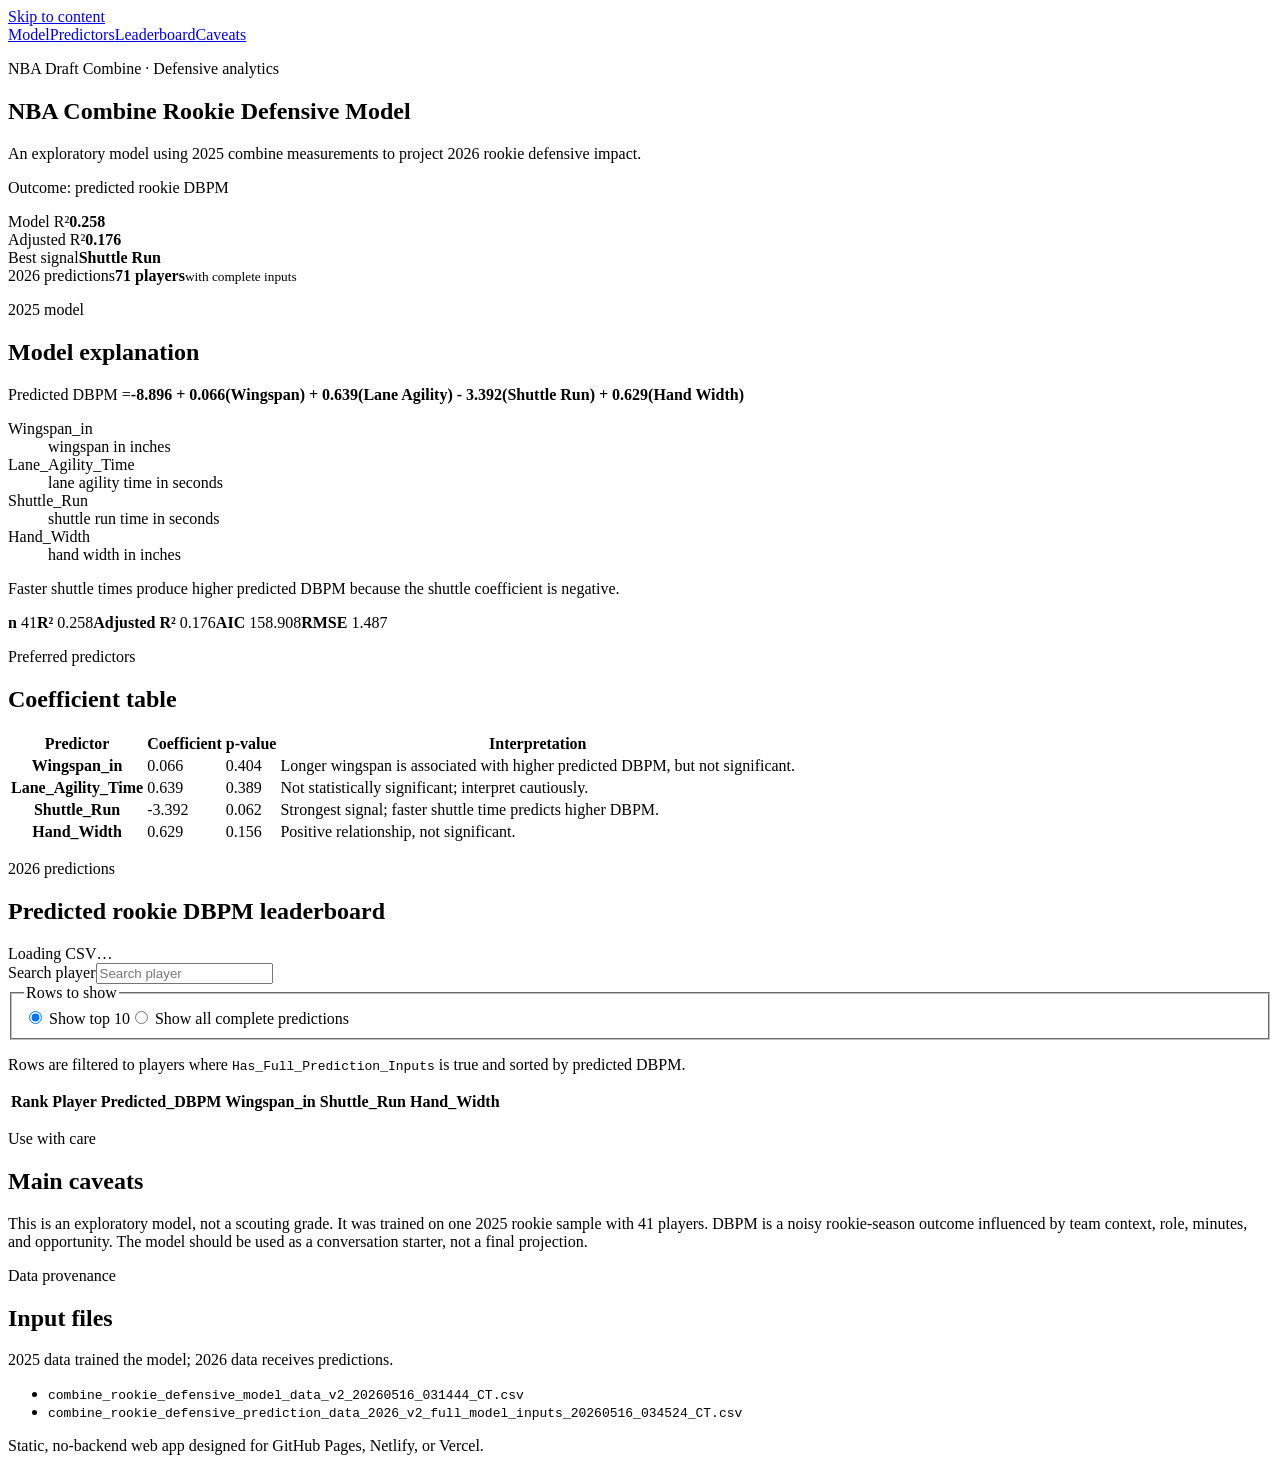
==== index.html @ a97ad7cb "Add static NBA combine defensive model web app" ====
<!doctype html>
<html lang="en">
<head>
  <meta charset="utf-8" />
  <meta name="viewport" content="width=device-width, initial-scale=1" />
  <title>NBA Combine Rookie Defensive Model</title>
  <meta name="description" content="Mobile-friendly summary of an exploratory NBA Draft Combine rookie defensive prediction model." />
  <link rel="stylesheet" href="styles.css" />
</head>
<body>
<a class="skip-link" href="#main-content">Skip to content</a>
<header class="site-header"><nav class="top-nav" aria-label="Primary navigation"><a href="#model">Model</a><a href="#coefficients">Predictors</a><a href="#leaderboard">Leaderboard</a><a href="#caveats">Caveats</a></nav></header>
<main id="main-content">
<section class="hero section-shell"><p class="eyebrow">NBA Draft Combine · Defensive analytics</p><h1>NBA Combine Rookie Defensive Model</h1><p class="hero-subtitle">An exploratory model using 2025 combine measurements to project 2026 rookie defensive impact.</p><p class="outcome-pill">Outcome: predicted rookie DBPM</p></section>
<section class="section-shell metric-grid" aria-label="Key findings"><article class="metric-card"><span class="metric-label">Model R²</span><strong>0.258</strong></article><article class="metric-card"><span class="metric-label">Adjusted R²</span><strong>0.176</strong></article><article class="metric-card"><span class="metric-label">Best signal</span><strong>Shuttle Run</strong></article><article class="metric-card"><span class="metric-label">2026 predictions</span><strong><span id="complete-count">71</span> players</strong><small>with complete inputs</small></article></section>
<section id="model" class="section-shell content-card"><p class="eyebrow">2025 model</p><h2>Model explanation</h2><div class="formula-card"><span>Predicted DBPM =</span><strong>-8.896 + 0.066(Wingspan) + 0.639(Lane Agility) - 3.392(Shuttle Run) + 0.629(Hand Width)</strong></div><dl class="variable-list"><div><dt>Wingspan_in</dt><dd>wingspan in inches</dd></div><div><dt>Lane_Agility_Time</dt><dd>lane agility time in seconds</dd></div><div><dt>Shuttle_Run</dt><dd>shuttle run time in seconds</dd></div><div><dt>Hand_Width</dt><dd>hand width in inches</dd></div></dl><p class="plain-language">Faster shuttle times produce higher predicted DBPM because the shuttle coefficient is negative.</p><div class="fit-grid"><span><b>n</b> 41</span><span><b>R²</b> 0.258</span><span><b>Adjusted R²</b> 0.176</span><span><b>AIC</b> 158.908</span><span><b>RMSE</b> 1.487</span></div></section>
<section id="coefficients" class="section-shell content-card"><p class="eyebrow">Preferred predictors</p><h2>Coefficient table</h2><div class="table-scroll"><table><thead><tr><th>Predictor</th><th>Coefficient</th><th>p-value</th><th>Interpretation</th></tr></thead><tbody><tr><th>Wingspan_in</th><td>0.066</td><td>0.404</td><td>Longer wingspan is associated with higher predicted DBPM, but not significant.</td></tr><tr><th>Lane_Agility_Time</th><td>0.639</td><td>0.389</td><td>Not statistically significant; interpret cautiously.</td></tr><tr><th>Shuttle_Run</th><td>-3.392</td><td>0.062</td><td>Strongest signal; faster shuttle time predicts higher DBPM.</td></tr><tr><th>Hand_Width</th><td>0.629</td><td>0.156</td><td>Positive relationship, not significant.</td></tr></tbody></table></div></section>
<section id="leaderboard" class="section-shell content-card"><div class="section-heading-with-actions"><div><p class="eyebrow">2026 predictions</p><h2>Predicted rookie DBPM leaderboard</h2></div><span id="load-status" class="status-pill">Loading CSV…</span></div><div class="controls"><label for="player-search">Search player<input id="player-search" type="search" placeholder="Search player" /></label><fieldset class="toggle-group"><legend>Rows to show</legend><label><input type="radio" name="row-mode" value="top10" checked /> Show top 10</label><label><input type="radio" name="row-mode" value="all" /> Show all complete predictions</label></fieldset></div><p class="helper-text">Rows are filtered to players where <code>Has_Full_Prediction_Inputs</code> is true and sorted by predicted DBPM.</p><div id="leaderboard-error" class="error-box" hidden></div><div class="table-scroll desktop-leaderboard"><table><thead><tr><th>Rank</th><th>Player</th><th>Predicted_DBPM</th><th>Wingspan_in</th><th>Shuttle_Run</th><th>Hand_Width</th></tr></thead><tbody id="leaderboard-body"></tbody></table></div><div id="leaderboard-cards" class="mobile-leaderboard"></div></section>
<section id="caveats" class="section-shell content-card caveat-card"><p class="eyebrow">Use with care</p><h2>Main caveats</h2><p>This is an exploratory model, not a scouting grade. It was trained on one 2025 rookie sample with 41 players. DBPM is a noisy rookie-season outcome influenced by team context, role, minutes, and opportunity. The model should be used as a conversation starter, not a final projection.</p></section>
<section class="section-shell content-card"><p class="eyebrow">Data provenance</p><h2>Input files</h2><p>2025 data trained the model; 2026 data receives predictions.</p><ul><li><code>combine_rookie_defensive_model_data_v2_20260516_031444_CT.csv</code></li><li><code>combine_rookie_defensive_prediction_data_2026_v2_full_model_inputs_20260516_034524_CT.csv</code></li></ul></section>
</main><footer class="site-footer"><p>Static, no-backend web app designed for GitHub Pages, Netlify, or Vercel.</p></footer><script src="script.js" defer></script>
</body>
</html>
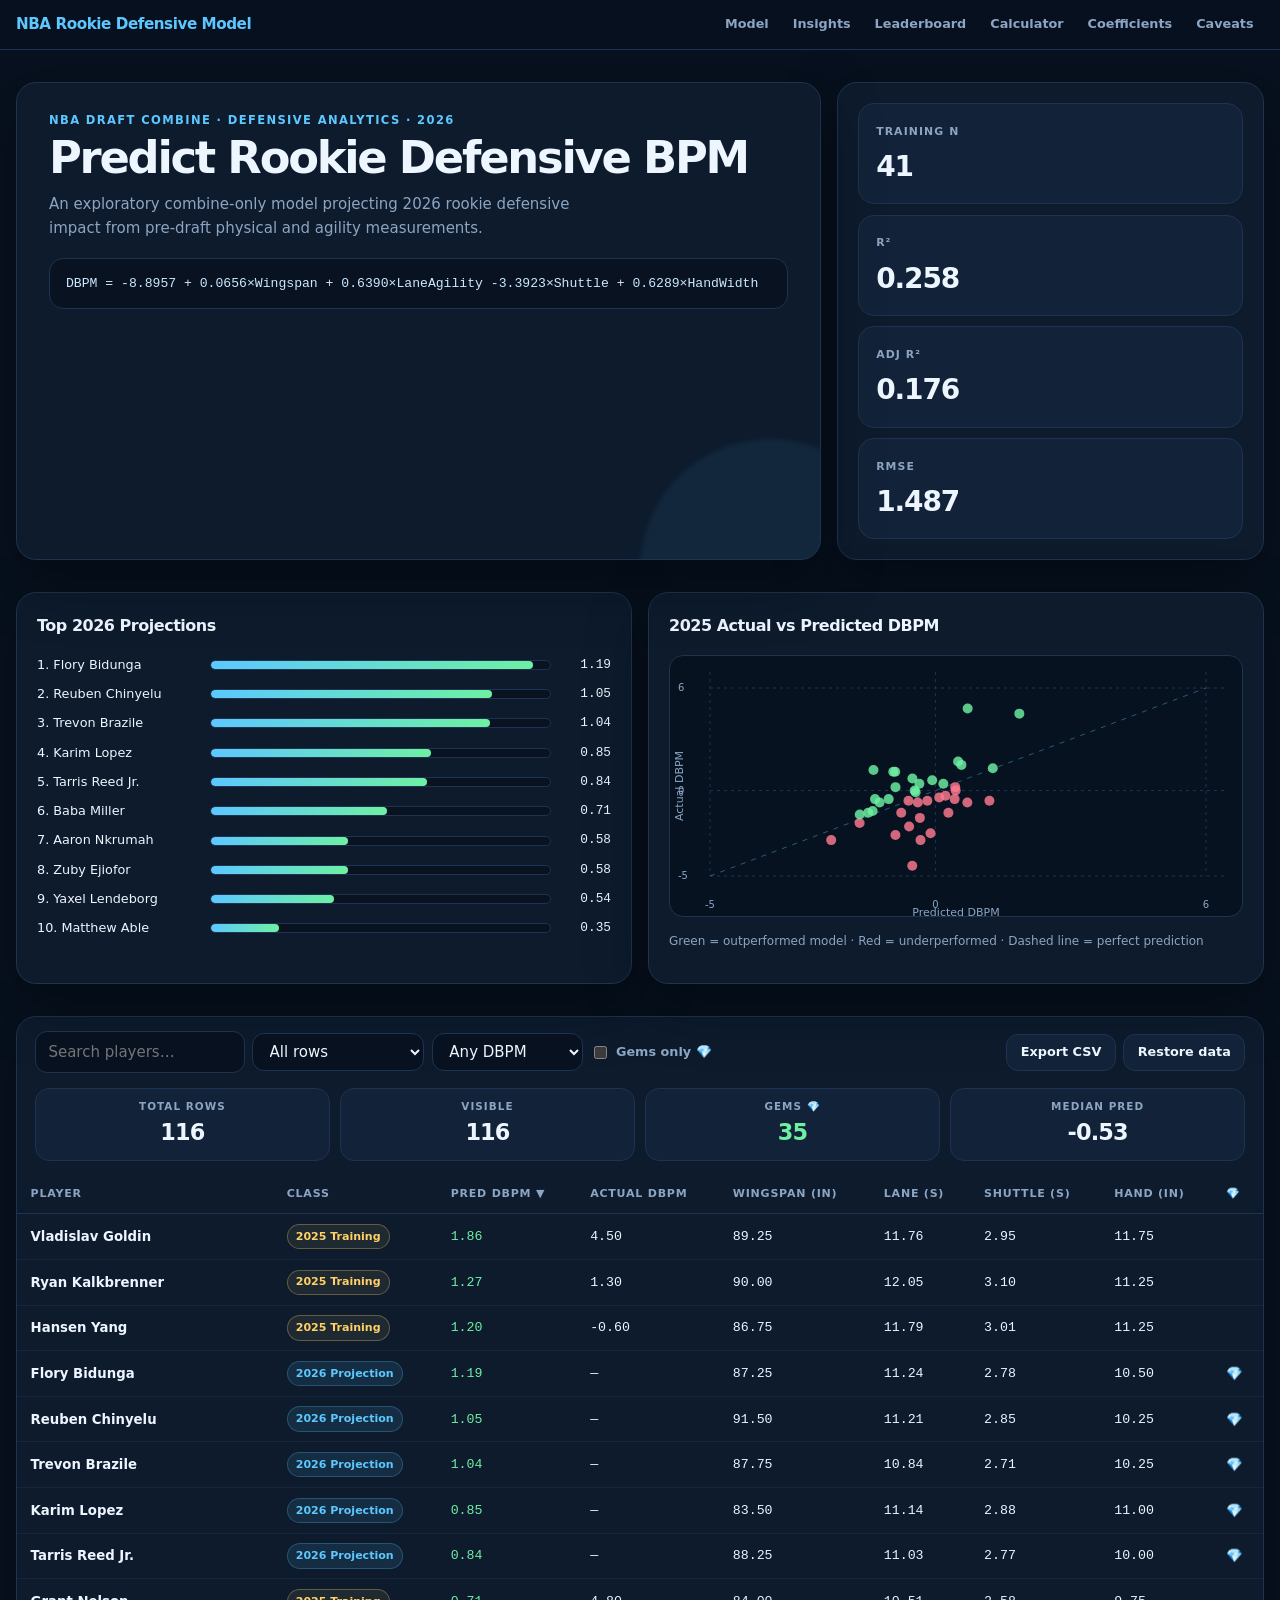
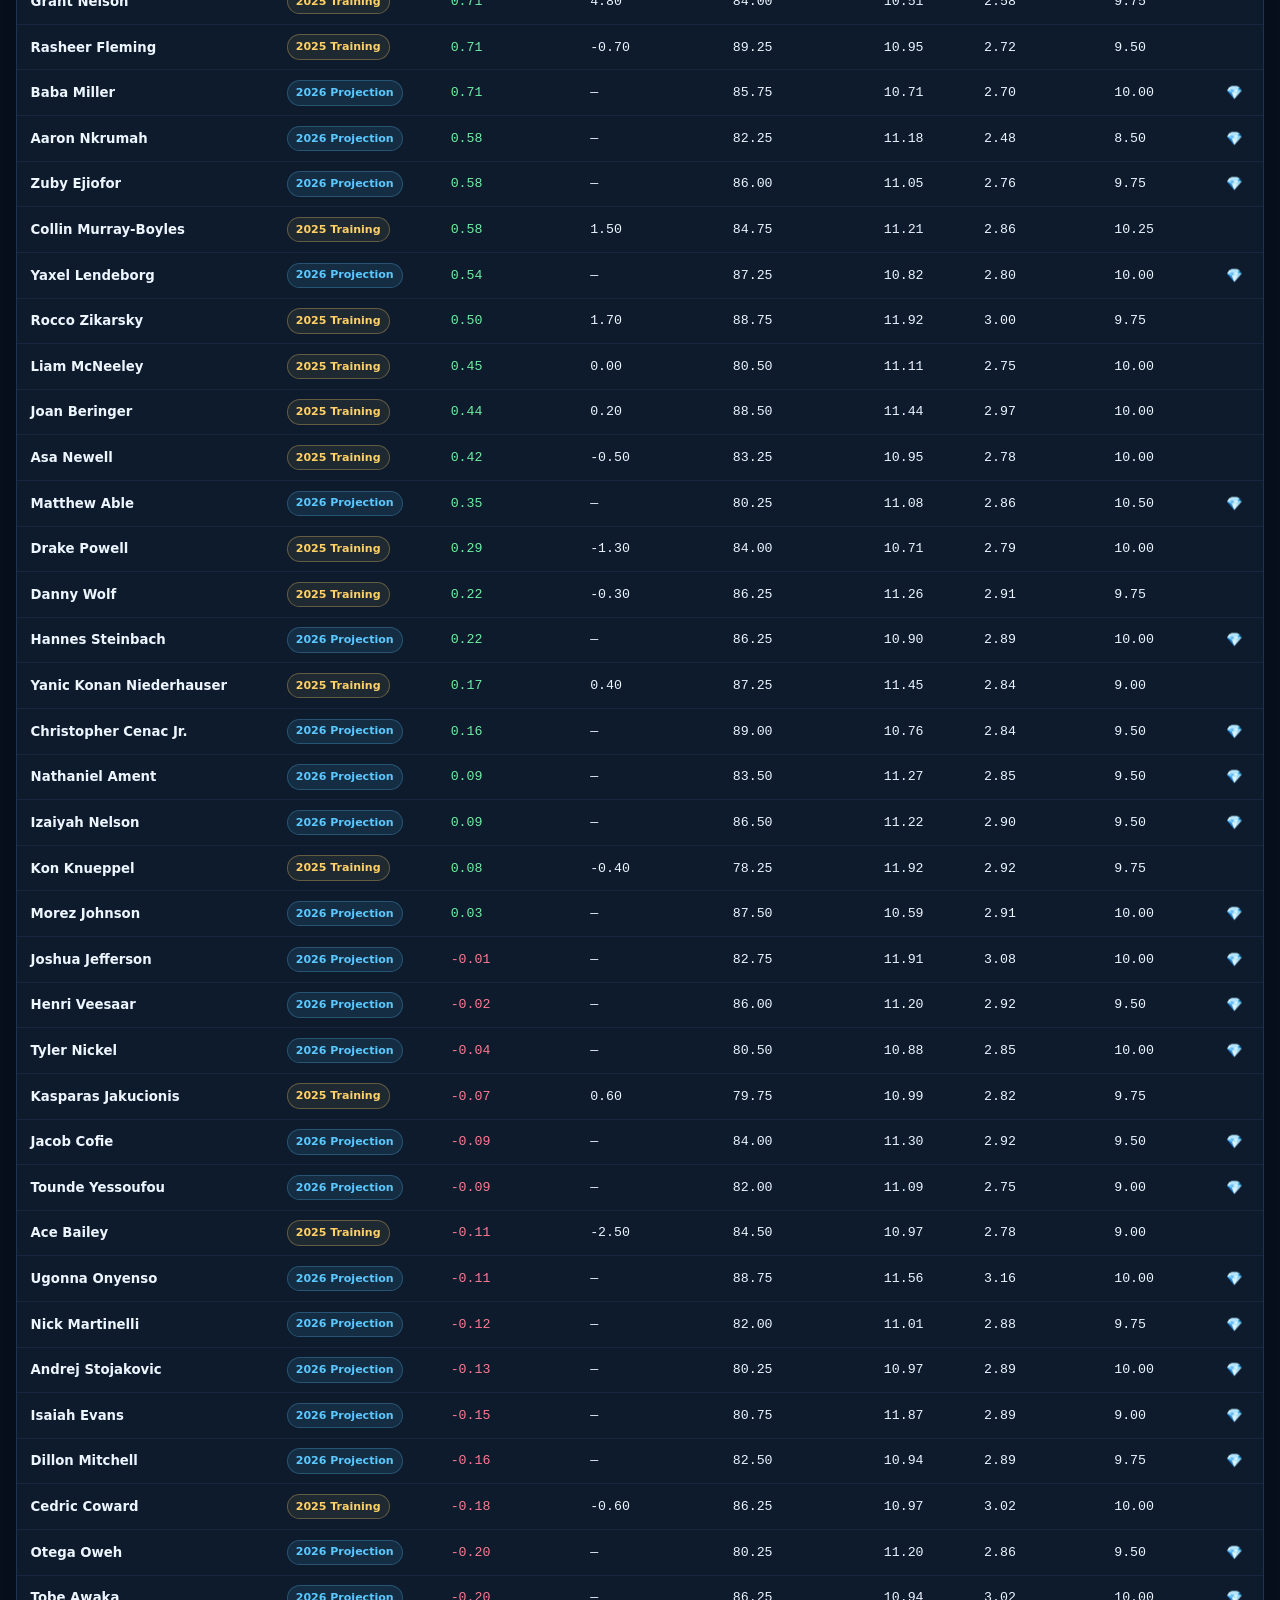
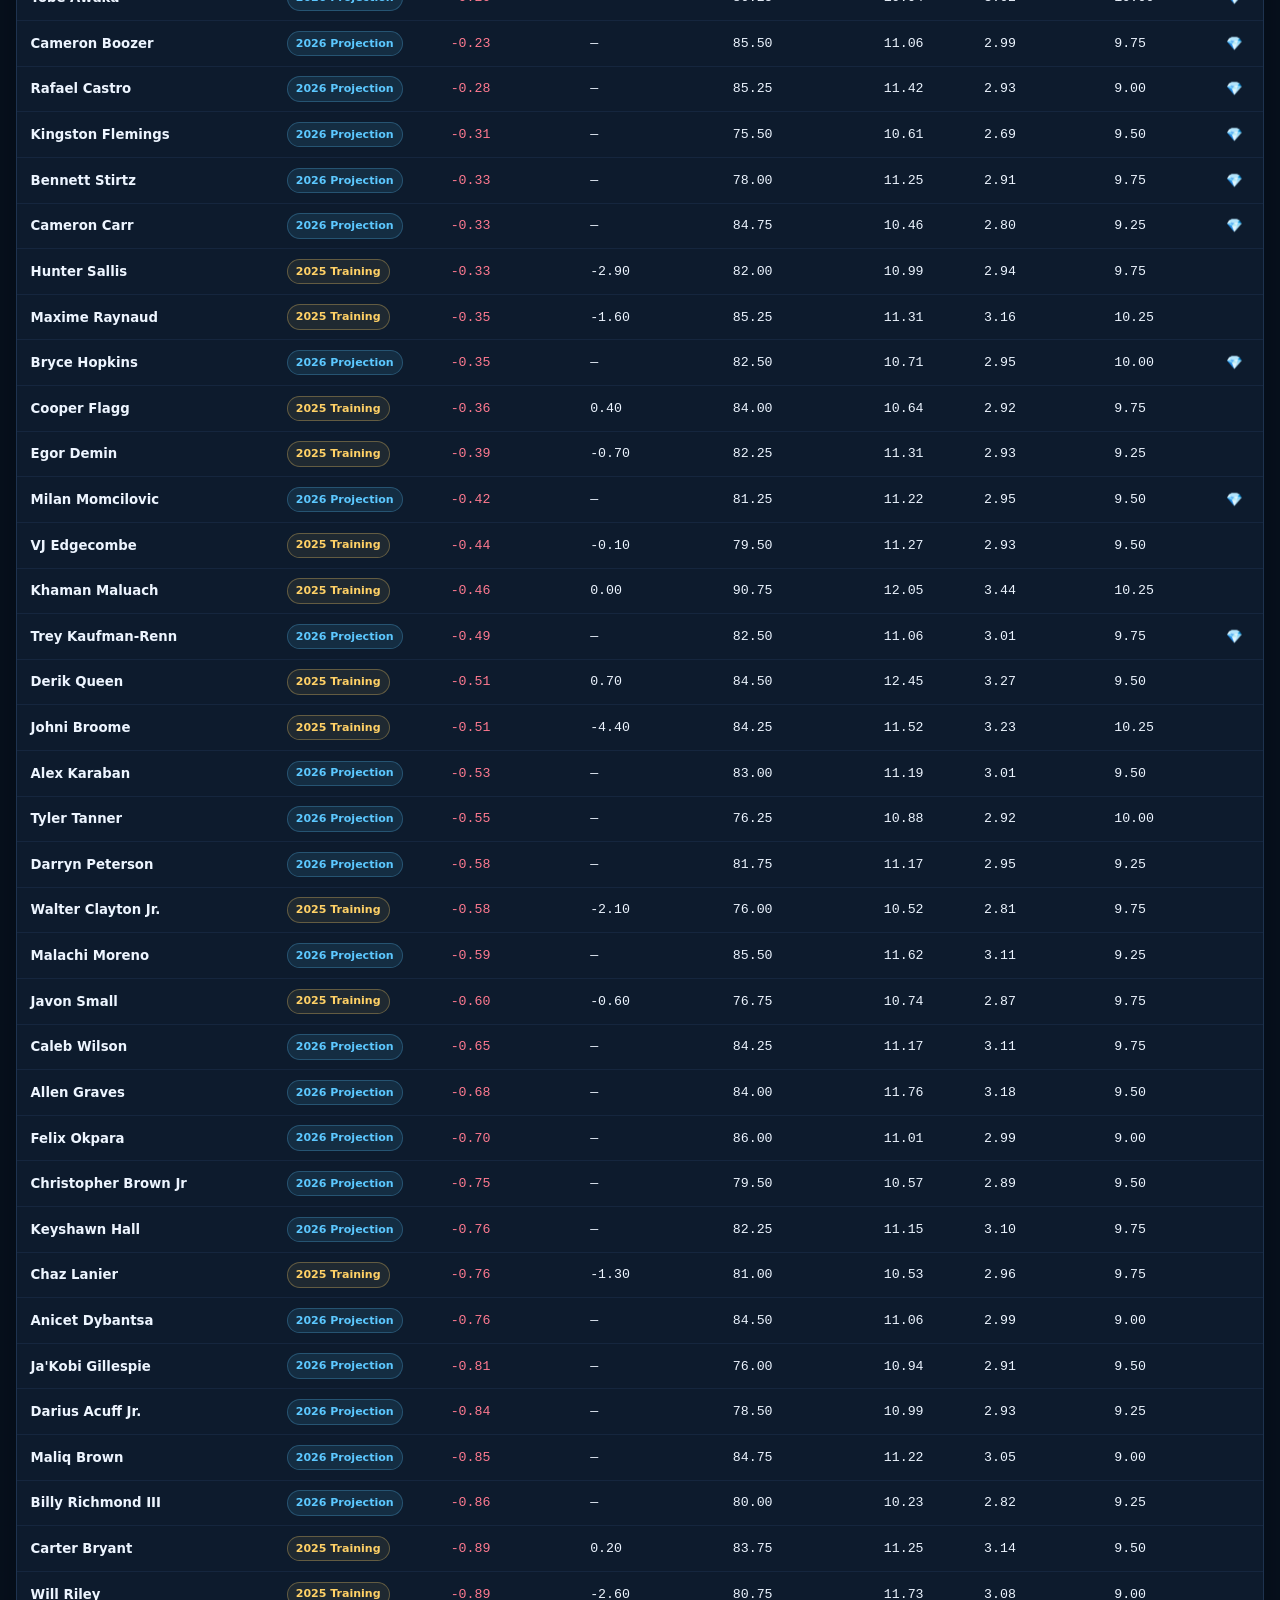
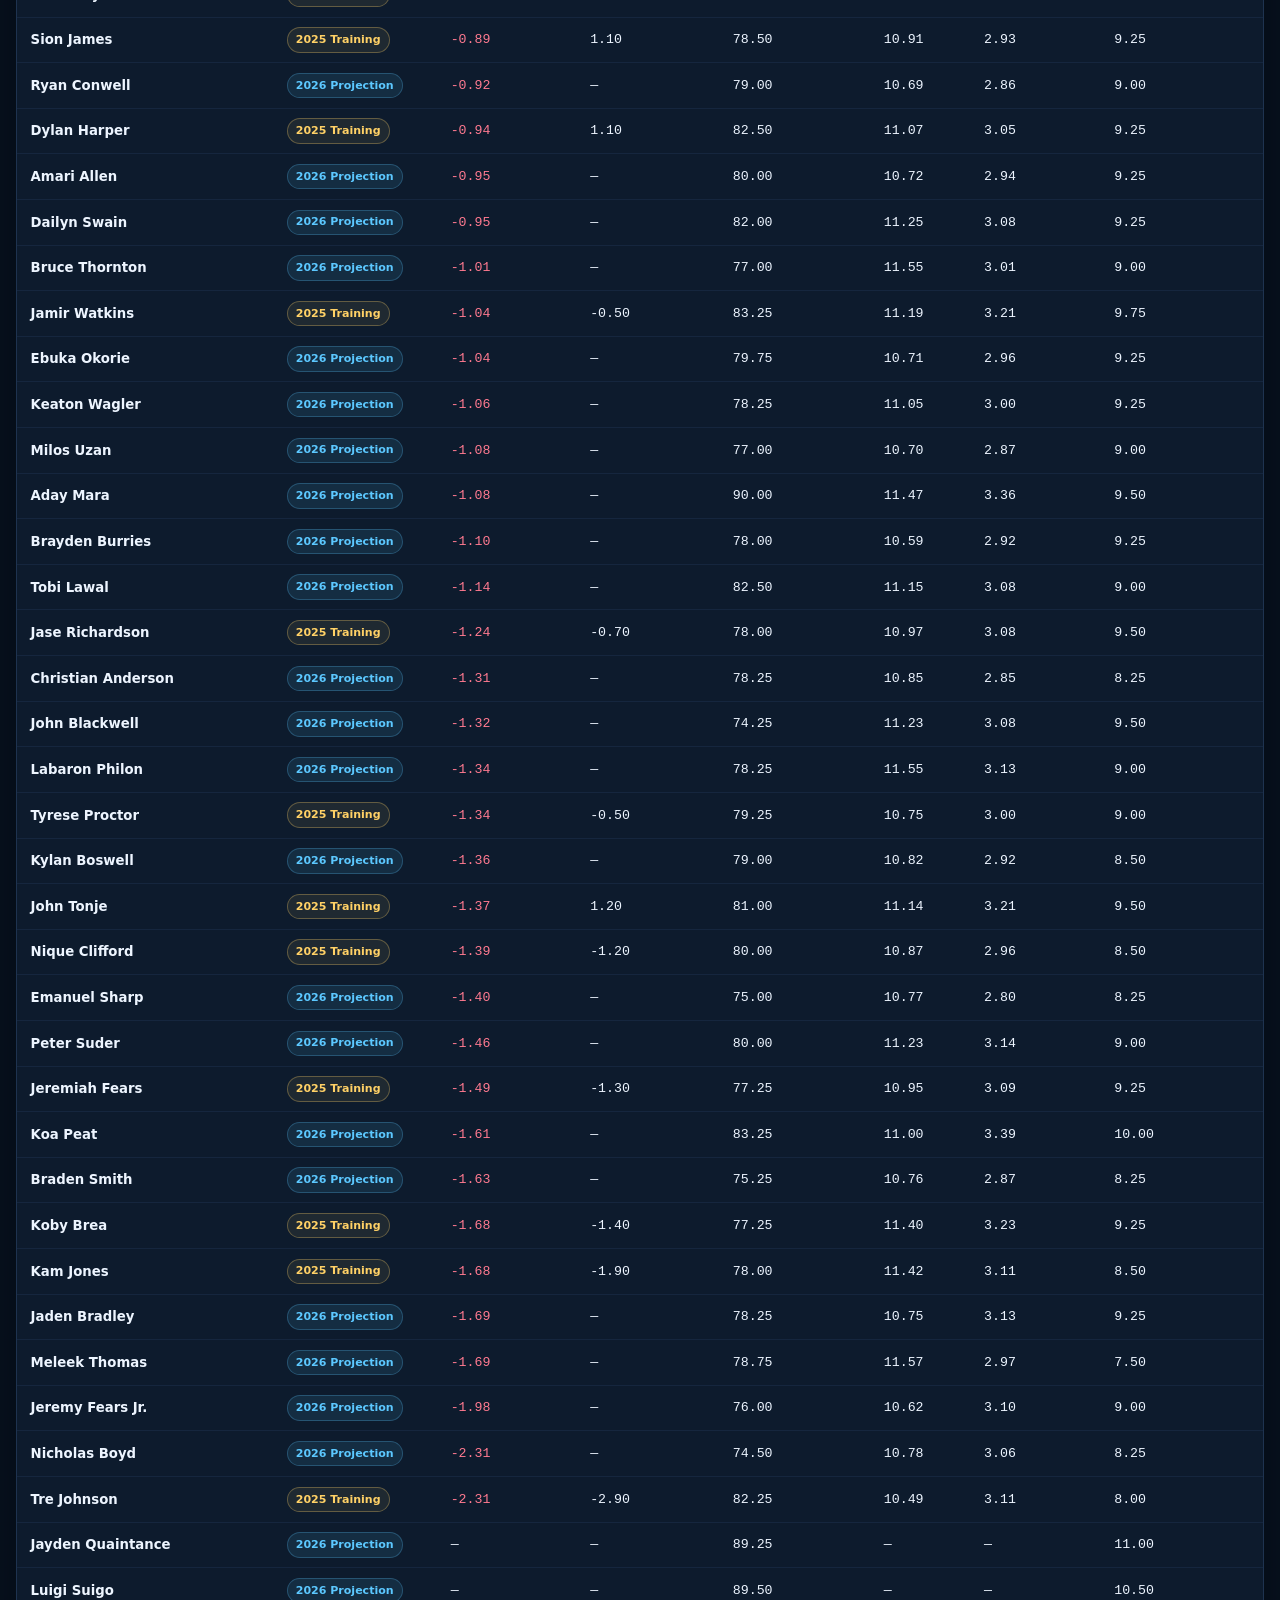
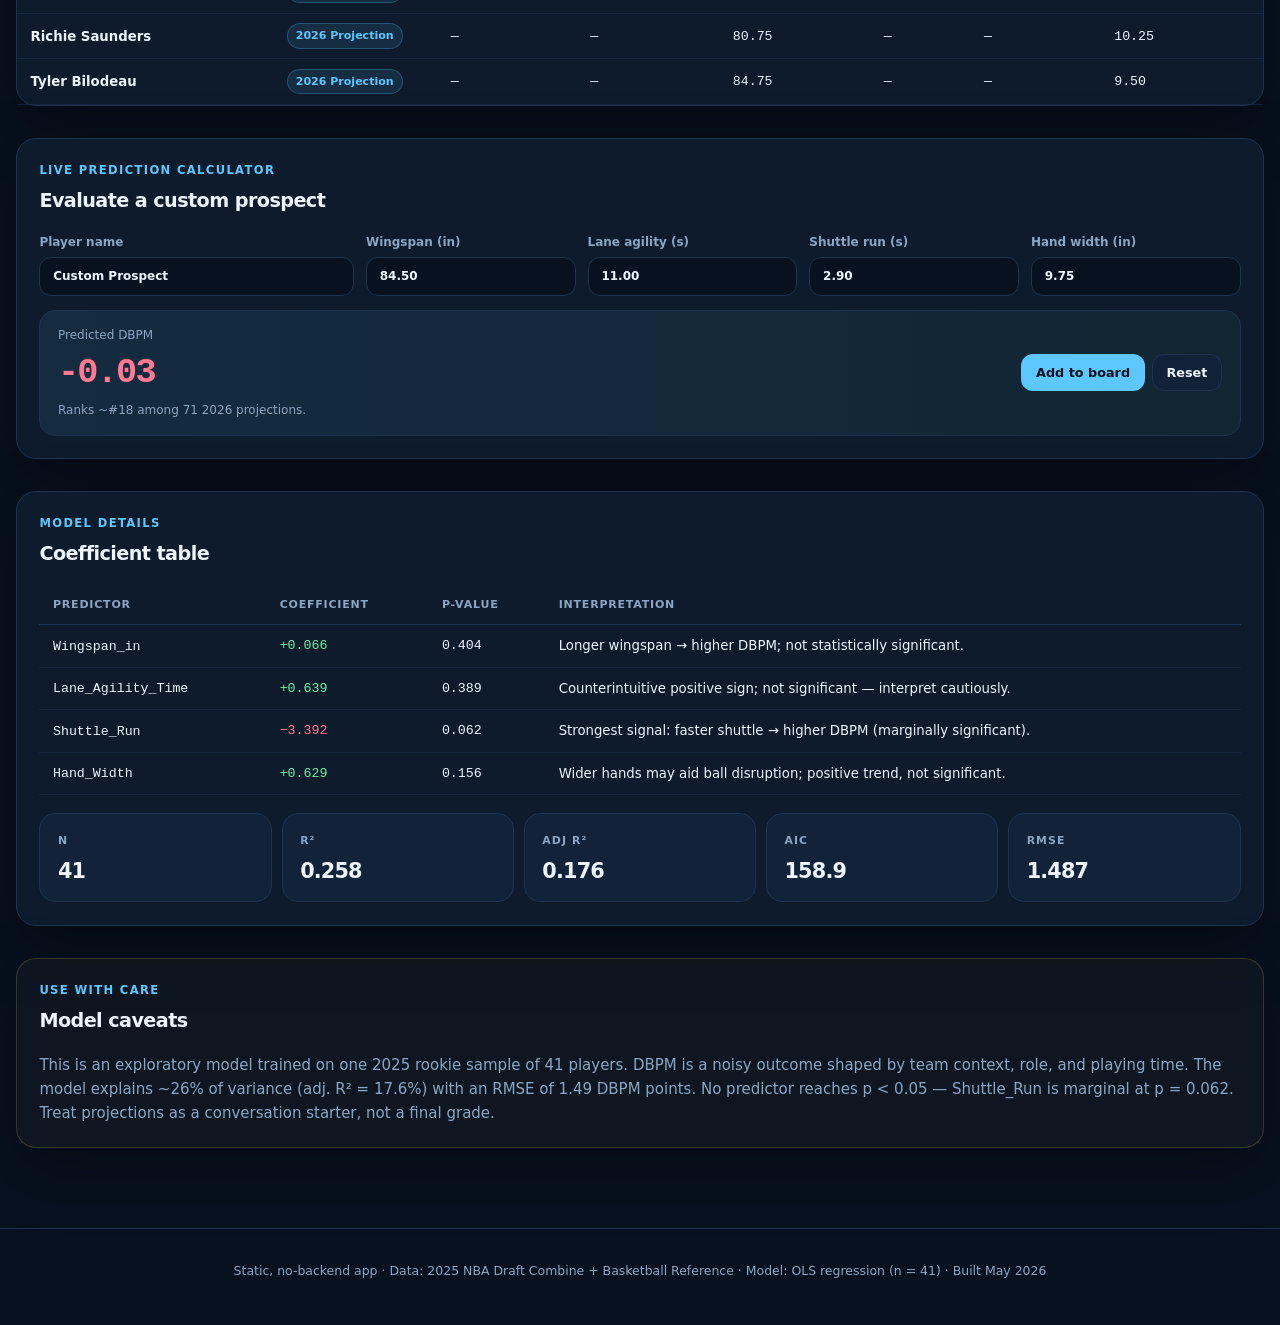
==== commit 12409afd: "Unify HTML pages into single cohesive app; add Python visualization - Replaces index.html with a sin" ====
--- a/index.html
+++ b/index.html
@@ -3,21 +3,623 @@
 <head>
   <meta charset="utf-8" />
   <meta name="viewport" content="width=device-width, initial-scale=1" />
-  <title>NBA Combine Rookie Defensive Model</title>
-  <meta name="description" content="Mobile-friendly summary of an exploratory NBA Draft Combine rookie defensive prediction model." />
-  <link rel="stylesheet" href="styles.css" />
+  <title>NBA Combine Rookie Defensive Model · 2026</title>
+  <style>
+    :root {
+      color-scheme: dark;
+      --bg:#07111f; --panel:#0d1b2d; --panel2:#122238; --line:#1e3350;
+      --text:#edf5ff; --muted:#8ba5c2; --blue:#5cc8ff; --green:#6ef0a3;
+      --gold:#ffd166; --red:#ff7a90; --shadow:0 20px 60px rgba(0,0,0,.35);
+    }
+    *,*::before,*::after{box-sizing:border-box}
+    body{margin:0;font-family:Inter,ui-sans-serif,system-ui,-apple-system,"Segoe UI",sans-serif;font-size:15px;line-height:1.6;background:var(--bg);color:var(--text)}
+    /* Nav */
+    .site-nav{position:sticky;top:0;z-index:10;background:rgba(7,17,31,.92);border-bottom:1px solid var(--line);backdrop-filter:blur(12px)}
+    .nav-inner{display:flex;gap:.5rem;flex-wrap:wrap;align-items:center;justify-content:space-between;max-width:1280px;margin:0 auto;padding:.6rem 1rem}
+    .nav-brand{font-weight:800;letter-spacing:-.03em;color:var(--blue);font-size:.95rem}
+    .nav-links{display:flex;gap:.2rem;flex-wrap:wrap}
+    .nav-links a{color:var(--muted);text-decoration:none;font-size:.8rem;font-weight:700;padding:.3rem .65rem;border-radius:999px;transition:color .15s,background .15s}
+    .nav-links a:hover{color:var(--text);background:var(--panel2)}
+    /* Layout */
+    .wrap{max-width:1280px;margin:0 auto;padding:0 1rem}
+    .section{padding:2rem 0 0}
+    /* Card */
+    .card{background:var(--panel);border:1px solid var(--line);border-radius:20px;box-shadow:var(--shadow)}
+    .eyebrow{font-size:.72rem;font-weight:800;letter-spacing:.12em;text-transform:uppercase;color:var(--blue);margin:0 0 .4rem}
+    h1{margin:.4rem 0 .7rem;font-size:clamp(1.7rem,3.5vw,3rem);letter-spacing:-.05em;line-height:1}
+    h2{margin:0 0 1rem;font-size:1.2rem;font-weight:800;letter-spacing:-.03em}
+    /* Hero */
+    .hero{display:grid;grid-template-columns:1.6fr .85fr;gap:1rem}
+    .hero-main{padding:1.75rem 2rem;position:relative;overflow:hidden}
+    .hero-main::after{content:"";position:absolute;inset:auto -80px -140px auto;width:260px;height:260px;border-radius:50%;background:rgba(92,200,255,.07);filter:blur(2px);pointer-events:none}
+    .hero-sub{color:var(--muted);max-width:55ch;margin:.5rem 0 0}
+    .formula-box{margin-top:1.1rem;padding:.9rem 1rem;background:rgba(7,17,31,.8);border:1px solid var(--line);border-radius:14px;font-family:"SFMono-Regular",Consolas,ui-monospace,monospace;font-size:.82rem;color:#cce8ff;overflow-x:auto;white-space:nowrap}
+    .hero-side{padding:1.25rem;display:grid;gap:.65rem}
+    .metric{padding:.85rem 1.1rem;background:var(--panel2);border:1px solid var(--line);border-radius:16px}
+    .metric-label{font-size:.68rem;font-weight:800;letter-spacing:.1em;text-transform:uppercase;color:var(--muted)}
+    .metric-val{display:block;margin-top:.2rem;font-size:1.75rem;font-weight:800;letter-spacing:-.04em}
+    /* Insights */
+    .insights-grid{display:grid;grid-template-columns:1fr 1fr;gap:1rem}
+    .insight-card{padding:1.25rem}
+    .insight-card h2{font-size:1rem}
+    .bar-list{display:grid;gap:.55rem}
+    .bar-row{display:grid;grid-template-columns:165px 1fr 52px;gap:8px;align-items:center;font-size:.8rem}
+    .bar-track{height:10px;background:rgba(7,17,31,.8);border-radius:999px;overflow:hidden;border:1px solid var(--line)}
+    .bar-fill{height:100%;border-radius:999px;background:linear-gradient(90deg,var(--blue),var(--green))}
+    .scatter{width:100%;min-height:260px;background:rgba(7,17,31,.5);border:1px solid var(--line);border-radius:14px}
+    /* Controls */
+    .controls-bar{display:flex;flex-wrap:wrap;gap:.55rem;align-items:center;justify-content:space-between;padding:.9rem 1.1rem}
+    .controls-left,.controls-right{display:flex;flex-wrap:wrap;gap:.45rem;align-items:center}
+    input,select,button{font:inherit}
+    .search-input{width:210px;padding:.5rem .8rem;background:var(--bg);border:1px solid var(--line);border-radius:12px;color:var(--text);outline:none}
+    .search-input:focus{border-color:var(--blue);box-shadow:0 0 0 3px rgba(92,200,255,.12)}
+    select.sel{padding:.5rem .8rem;background:var(--bg);border:1px solid var(--line);border-radius:12px;color:var(--text);outline:none;cursor:pointer}
+    .btn{padding:.45rem .85rem;border-radius:12px;border:1px solid var(--line);font-weight:700;font-size:.8rem;cursor:pointer;transition:opacity .12s;background:var(--panel2);color:var(--text)}
+    .btn:hover{opacity:.8}
+    .btn-primary{background:var(--blue);color:#07111f;border-color:transparent}
+    .gem-label{display:flex;align-items:center;gap:.35rem;font-size:.8rem;font-weight:700;cursor:pointer;color:var(--muted)}
+    /* Stats bar */
+    .stats-bar{display:grid;grid-template-columns:repeat(4,1fr);gap:.6rem;padding:0 1.1rem .85rem}
+    .stat-cell{text-align:center;background:var(--panel2);border:1px solid var(--line);border-radius:14px;padding:.6rem}
+    .stat-label{font-size:.65rem;font-weight:800;letter-spacing:.1em;text-transform:uppercase;color:var(--muted)}
+    .stat-val{font-size:1.4rem;font-weight:800;letter-spacing:-.04em}
+    /* Table */
+    .table-wrap{overflow-x:auto}
+    table{width:100%;border-collapse:collapse;font-size:.83rem}
+    th{padding:.65rem .85rem;text-align:left;font-size:.69rem;font-weight:800;letter-spacing:.07em;text-transform:uppercase;color:var(--muted);border-bottom:1px solid var(--line);white-space:nowrap;cursor:pointer;user-select:none}
+    th:hover{color:var(--text)}
+    td{padding:.6rem .85rem;border-bottom:1px solid rgba(30,51,80,.5);white-space:nowrap;vertical-align:middle}
+    tr:hover td{background:rgba(92,200,255,.04)}
+    .mono{font-family:"SFMono-Regular",Consolas,ui-monospace,monospace}
+    .good{color:var(--green)} .bad{color:var(--red)}
+    .note-sm{color:var(--muted);font-size:.75rem}
+    /* Pills */
+    .pill{display:inline-flex;align-items:center;padding:.18rem .5rem;border-radius:999px;font-size:.69rem;font-weight:800;border:1px solid var(--line)}
+    .pill-proj{color:var(--blue);background:rgba(92,200,255,.1);border-color:rgba(92,200,255,.25)}
+    .pill-train{color:var(--gold);background:rgba(255,209,102,.08);border-color:rgba(255,209,102,.3)}
+    .pill-custom{color:var(--green);background:rgba(110,240,163,.08);border-color:rgba(110,240,163,.3)}
+    /* Mobile cards */
+    .mobile-cards{display:none;grid-template-columns:1fr;gap:.7rem;padding:.7rem 1rem}
+    /* Calculator */
+    .calc-wrap{padding:1.4rem}
+    .calc-grid{display:grid;grid-template-columns:1.5fr repeat(4,1fr);gap:.75rem;align-items:end}
+    label.field{display:grid;gap:.3rem;font-size:.75rem;font-weight:700;color:var(--muted)}
+    .field input{padding:.55rem .8rem;background:var(--bg);border:1px solid var(--line);border-radius:12px;color:var(--text);outline:none}
+    .field input:focus{border-color:var(--blue);box-shadow:0 0 0 3px rgba(92,200,255,.12)}
+    .calc-result{margin-top:.9rem;padding:.9rem 1.1rem;background:linear-gradient(90deg,rgba(92,200,255,.09),rgba(110,240,163,.05));border:1px solid var(--line);border-radius:16px;display:flex;align-items:center;gap:1rem;flex-wrap:wrap}
+    .calc-dbpm{font-size:2.2rem;font-weight:800;letter-spacing:-.05em}
+    .calc-actions{margin-left:auto;display:flex;gap:.45rem;flex-wrap:wrap}
+    /* Section card */
+    .section-card{padding:1.4rem}
+    .caveat{background:rgba(255,209,102,.03);border-color:rgba(255,209,102,.18)}
+    /* Footer */
+    .site-footer{margin-top:4rem;padding:2rem 1rem 3rem;text-align:center;color:var(--muted);font-size:.78rem;border-top:1px solid var(--line)}
+    /* Responsive */
+    @media(max-width:900px){
+      .hero{grid-template-columns:1fr}
+      .hero-side{grid-template-columns:repeat(4,1fr);padding-top:0}
+      .insights-grid{grid-template-columns:1fr}
+      .stats-bar{grid-template-columns:repeat(2,1fr)}
+    }
+    @media(max-width:640px){
+      .calc-grid{grid-template-columns:1fr 1fr}
+      .calc-grid>label:first-child{grid-column:span 2}
+      .table-wrap table{display:none}
+      .mobile-cards{display:grid}
+      .search-input{width:100%}
+      .controls-bar{flex-direction:column;align-items:stretch}
+      .controls-left,.controls-right{flex-direction:column}
+      .hero-side{grid-template-columns:repeat(2,1fr)}
+    }
+  </style>
 </head>
 <body>
-<a class="skip-link" href="#main-content">Skip to content</a>
-<header class="site-header"><nav class="top-nav" aria-label="Primary navigation"><a href="#model">Model</a><a href="#coefficients">Predictors</a><a href="#leaderboard">Leaderboard</a><a href="#caveats">Caveats</a></nav></header>
-<main id="main-content">
-<section class="hero section-shell"><p class="eyebrow">NBA Draft Combine · Defensive analytics</p><h1>NBA Combine Rookie Defensive Model</h1><p class="hero-subtitle">An exploratory model using 2025 combine measurements to project 2026 rookie defensive impact.</p><p class="outcome-pill">Outcome: predicted rookie DBPM</p></section>
-<section class="section-shell metric-grid" aria-label="Key findings"><article class="metric-card"><span class="metric-label">Model R²</span><strong>0.258</strong></article><article class="metric-card"><span class="metric-label">Adjusted R²</span><strong>0.176</strong></article><article class="metric-card"><span class="metric-label">Best signal</span><strong>Shuttle Run</strong></article><article class="metric-card"><span class="metric-label">2026 predictions</span><strong><span id="complete-count">71</span> players</strong><small>with complete inputs</small></article></section>
-<section id="model" class="section-shell content-card"><p class="eyebrow">2025 model</p><h2>Model explanation</h2><div class="formula-card"><span>Predicted DBPM =</span><strong>-8.896 + 0.066(Wingspan) + 0.639(Lane Agility) - 3.392(Shuttle Run) + 0.629(Hand Width)</strong></div><dl class="variable-list"><div><dt>Wingspan_in</dt><dd>wingspan in inches</dd></div><div><dt>Lane_Agility_Time</dt><dd>lane agility time in seconds</dd></div><div><dt>Shuttle_Run</dt><dd>shuttle run time in seconds</dd></div><div><dt>Hand_Width</dt><dd>hand width in inches</dd></div></dl><p class="plain-language">Faster shuttle times produce higher predicted DBPM because the shuttle coefficient is negative.</p><div class="fit-grid"><span><b>n</b> 41</span><span><b>R²</b> 0.258</span><span><b>Adjusted R²</b> 0.176</span><span><b>AIC</b> 158.908</span><span><b>RMSE</b> 1.487</span></div></section>
-<section id="coefficients" class="section-shell content-card"><p class="eyebrow">Preferred predictors</p><h2>Coefficient table</h2><div class="table-scroll"><table><thead><tr><th>Predictor</th><th>Coefficient</th><th>p-value</th><th>Interpretation</th></tr></thead><tbody><tr><th>Wingspan_in</th><td>0.066</td><td>0.404</td><td>Longer wingspan is associated with higher predicted DBPM, but not significant.</td></tr><tr><th>Lane_Agility_Time</th><td>0.639</td><td>0.389</td><td>Not statistically significant; interpret cautiously.</td></tr><tr><th>Shuttle_Run</th><td>-3.392</td><td>0.062</td><td>Strongest signal; faster shuttle time predicts higher DBPM.</td></tr><tr><th>Hand_Width</th><td>0.629</td><td>0.156</td><td>Positive relationship, not significant.</td></tr></tbody></table></div></section>
-<section id="leaderboard" class="section-shell content-card"><div class="section-heading-with-actions"><div><p class="eyebrow">2026 predictions</p><h2>Predicted rookie DBPM leaderboard</h2></div><span id="load-status" class="status-pill">Loading CSV…</span></div><div class="controls"><label for="player-search">Search player<input id="player-search" type="search" placeholder="Search player" /></label><fieldset class="toggle-group"><legend>Rows to show</legend><label><input type="radio" name="row-mode" value="top10" checked /> Show top 10</label><label><input type="radio" name="row-mode" value="all" /> Show all complete predictions</label></fieldset></div><p class="helper-text">Rows are filtered to players where <code>Has_Full_Prediction_Inputs</code> is true and sorted by predicted DBPM.</p><div id="leaderboard-error" class="error-box" hidden></div><div class="table-scroll desktop-leaderboard"><table><thead><tr><th>Rank</th><th>Player</th><th>Predicted_DBPM</th><th>Wingspan_in</th><th>Shuttle_Run</th><th>Hand_Width</th></tr></thead><tbody id="leaderboard-body"></tbody></table></div><div id="leaderboard-cards" class="mobile-leaderboard"></div></section>
-<section id="caveats" class="section-shell content-card caveat-card"><p class="eyebrow">Use with care</p><h2>Main caveats</h2><p>This is an exploratory model, not a scouting grade. It was trained on one 2025 rookie sample with 41 players. DBPM is a noisy rookie-season outcome influenced by team context, role, minutes, and opportunity. The model should be used as a conversation starter, not a final projection.</p></section>
-<section class="section-shell content-card"><p class="eyebrow">Data provenance</p><h2>Input files</h2><p>2025 data trained the model; 2026 data receives predictions.</p><ul><li><code>combine_rookie_defensive_model_data_v2_20260516_031444_CT.csv</code></li><li><code>combine_rookie_defensive_prediction_data_2026_v2_full_model_inputs_20260516_034524_CT.csv</code></li></ul></section>
-</main><footer class="site-footer"><p>Static, no-backend web app designed for GitHub Pages, Netlify, or Vercel.</p></footer><script src="script.js" defer></script>
+
+<nav class="site-nav">
+  <div class="nav-inner">
+    <span class="nav-brand">NBA Rookie Defensive Model</span>
+    <div class="nav-links">
+      <a href="#model">Model</a>
+      <a href="#insights">Insights</a>
+      <a href="#leaderboard">Leaderboard</a>
+      <a href="#calculator">Calculator</a>
+      <a href="#coefficients">Coefficients</a>
+      <a href="#caveats">Caveats</a>
+    </div>
+  </div>
+</nav>
+
+<main class="wrap">
+
+  <!-- Hero -->
+  <section id="model" class="section">
+    <div class="hero">
+      <div class="card hero-main">
+        <p class="eyebrow">NBA Draft Combine · Defensive Analytics · 2026</p>
+        <h1>Predict Rookie Defensive BPM</h1>
+        <p class="hero-sub">An exploratory combine-only model projecting 2026 rookie defensive impact from pre-draft physical and agility measurements.</p>
+        <div class="formula-box mono" id="formulaText"></div>
+      </div>
+      <div class="card hero-side">
+        <div class="metric"><span class="metric-label">Training n</span><strong class="metric-val">41</strong></div>
+        <div class="metric"><span class="metric-label">R²</span><strong class="metric-val">0.258</strong></div>
+        <div class="metric"><span class="metric-label">Adj R²</span><strong class="metric-val">0.176</strong></div>
+        <div class="metric"><span class="metric-label">RMSE</span><strong class="metric-val">1.487</strong></div>
+      </div>
+    </div>
+  </section>
+
+  <!-- Insights -->
+  <section id="insights" class="section">
+    <div class="insights-grid">
+      <div class="card insight-card">
+        <h2>Top 2026 Projections</h2>
+        <div id="topBars" class="bar-list"></div>
+      </div>
+      <div class="card insight-card">
+        <h2>2025 Actual vs Predicted DBPM</h2>
+        <svg id="scatter" class="scatter" role="img" aria-label="Scatterplot of actual vs predicted DBPM for 2025 training players"></svg>
+        <p class="note-sm" style="margin-top:.5rem">Green = outperformed model · Red = underperformed · Dashed line = perfect prediction</p>
+      </div>
+    </div>
+  </section>
+
+  <!-- Leaderboard -->
+  <section id="leaderboard" class="section">
+    <div class="card">
+      <div class="controls-bar">
+        <div class="controls-left">
+          <input id="searchInput" type="search" class="search-input" placeholder="Search players…" aria-label="Search players" />
+          <select id="classFilter" class="sel" aria-label="Filter by class">
+            <option value="all">All rows</option>
+            <option value="2026 Projection">2026 Projections</option>
+            <option value="2025 Training">2025 Training</option>
+            <option value="Custom Projection">Custom</option>
+          </select>
+          <select id="dbpmFilter" class="sel" aria-label="Filter by DBPM">
+            <option value="all">Any DBPM</option>
+            <option value="positive">Predicted ≥ 0</option>
+            <option value="top10">Top 10 (2026)</option>
+          </select>
+          <label class="gem-label">
+            <input id="gemToggle" type="checkbox" />
+            Gems only 💎
+          </label>
+        </div>
+        <div class="controls-right">
+          <button id="exportBtn" class="btn">Export CSV</button>
+          <button id="restoreBtn" class="btn">Restore data</button>
+        </div>
+      </div>
+      <div class="stats-bar">
+        <div class="stat-cell"><div class="stat-label">Total rows</div><div id="statTotal" class="stat-val">—</div></div>
+        <div class="stat-cell"><div class="stat-label">Visible</div><div id="statVisible" class="stat-val">—</div></div>
+        <div class="stat-cell"><div class="stat-label">Gems 💎</div><div id="statGems" class="stat-val good">—</div></div>
+        <div class="stat-cell"><div class="stat-label">Median pred</div><div id="statMedian" class="stat-val">—</div></div>
+      </div>
+      <div class="table-wrap">
+        <table>
+          <thead><tr id="thead"></tr></thead>
+          <tbody id="tbody"></tbody>
+        </table>
+      </div>
+      <div id="mobileCards" class="mobile-cards"></div>
+    </div>
+  </section>
+
+  <!-- Calculator -->
+  <section id="calculator" class="section">
+    <div class="card calc-wrap">
+      <p class="eyebrow">Live prediction calculator</p>
+      <h2>Evaluate a custom prospect</h2>
+      <div class="calc-grid">
+        <label class="field">Player name<input id="calcName" type="text" value="Custom Prospect" /></label>
+        <label class="field">Wingspan (in)<input id="calcWingspan" type="number" step="0.01" value="84.50" /></label>
+        <label class="field">Lane agility (s)<input id="calcLane" type="number" step="0.01" value="11.00" /></label>
+        <label class="field">Shuttle run (s)<input id="calcShuttle" type="number" step="0.01" value="2.90" /></label>
+        <label class="field">Hand width (in)<input id="calcHand" type="number" step="0.01" value="9.75" /></label>
+      </div>
+      <div class="calc-result">
+        <div>
+          <div class="note-sm">Predicted DBPM</div>
+          <div class="calc-dbpm mono" id="calcResult">—</div>
+          <div class="note-sm" id="calcContext"></div>
+        </div>
+        <div class="calc-actions">
+          <button id="addCustomBtn" class="btn btn-primary">Add to board</button>
+          <button id="resetCalcBtn" class="btn">Reset</button>
+        </div>
+      </div>
+    </div>
+  </section>
+
+  <!-- Coefficients -->
+  <section id="coefficients" class="section">
+    <div class="card section-card">
+      <p class="eyebrow">Model details</p>
+      <h2>Coefficient table</h2>
+      <div style="overflow-x:auto">
+        <table>
+          <thead><tr>
+            <th style="cursor:default">Predictor</th>
+            <th style="cursor:default">Coefficient</th>
+            <th style="cursor:default">p-value</th>
+            <th style="cursor:default">Interpretation</th>
+          </tr></thead>
+          <tbody>
+            <tr><td><span class="mono">Wingspan_in</span></td><td class="mono good">+0.066</td><td class="mono">0.404</td><td>Longer wingspan → higher DBPM; not statistically significant.</td></tr>
+            <tr><td><span class="mono">Lane_Agility_Time</span></td><td class="mono good">+0.639</td><td class="mono">0.389</td><td>Counterintuitive positive sign; not significant — interpret cautiously.</td></tr>
+            <tr><td><span class="mono">Shuttle_Run</span></td><td class="mono bad">−3.392</td><td class="mono">0.062</td><td>Strongest signal: faster shuttle → higher DBPM (marginally significant).</td></tr>
+            <tr><td><span class="mono">Hand_Width</span></td><td class="mono good">+0.629</td><td class="mono">0.156</td><td>Wider hands may aid ball disruption; positive trend, not significant.</td></tr>
+          </tbody>
+        </table>
+      </div>
+      <div style="display:grid;grid-template-columns:repeat(5,1fr);gap:.6rem;margin-top:1.1rem">
+        <div class="metric"><span class="metric-label">n</span><strong class="metric-val" style="font-size:1.3rem">41</strong></div>
+        <div class="metric"><span class="metric-label">R²</span><strong class="metric-val" style="font-size:1.3rem">0.258</strong></div>
+        <div class="metric"><span class="metric-label">Adj R²</span><strong class="metric-val" style="font-size:1.3rem">0.176</strong></div>
+        <div class="metric"><span class="metric-label">AIC</span><strong class="metric-val" style="font-size:1.3rem">158.9</strong></div>
+        <div class="metric"><span class="metric-label">RMSE</span><strong class="metric-val" style="font-size:1.3rem">1.487</strong></div>
+      </div>
+    </div>
+  </section>
+
+  <!-- Caveats -->
+  <section id="caveats" class="section" style="padding-bottom:1rem">
+    <div class="card section-card caveat">
+      <p class="eyebrow">Use with care</p>
+      <h2>Model caveats</h2>
+      <p style="margin:0;color:var(--muted)">This is an exploratory model trained on one 2025 rookie sample of 41 players. DBPM is a noisy outcome shaped by team context, role, and playing time. The model explains ~26% of variance (adj. R² = 17.6%) with an RMSE of 1.49 DBPM points. No predictor reaches p &lt; 0.05 — Shuttle_Run is marginal at p = 0.062. Treat projections as a conversation starter, not a final grade.</p>
+    </div>
+  </section>
+
+</main>
+
+<footer class="site-footer">
+  Static, no-backend app · Data: 2025 NBA Draft Combine + Basketball Reference · Model: OLS regression (n = 41) · Built May 2026
+</footer>
+
+<script>
+const MODEL = {
+  intercept:-8.895696, wingspan:0.065647, lane:0.638983, shuttle:-3.392342, hand:0.628937,
+  n:41, r2:0.258, adjR2:0.176, rmse:1.487
+};
+
+const SEED = [
+  {player:"Ace Bailey",cls:"2025 Training",wingspan:84.5,lane:10.97,shuttle:2.78,hand:9.0,actual:-2.5,minutes:1988},
+  {player:"Asa Newell",cls:"2025 Training",wingspan:83.25,lane:10.95,shuttle:2.78,hand:10.0,actual:-0.5,minutes:500},
+  {player:"Carter Bryant",cls:"2025 Training",wingspan:83.75,lane:11.25,shuttle:3.14,hand:9.5,actual:0.2,minutes:818},
+  {player:"Cedric Coward",cls:"2025 Training",wingspan:86.25,lane:10.97,shuttle:3.02,hand:10.0,actual:-0.6,minutes:1598},
+  {player:"Chaz Lanier",cls:"2025 Training",wingspan:81.0,lane:10.53,shuttle:2.96,hand:9.75,actual:-1.3,minutes:262},
+  {player:"Collin Murray-Boyles",cls:"2025 Training",wingspan:84.75,lane:11.21,shuttle:2.86,hand:10.25,actual:1.5,minutes:1246},
+  {player:"Cooper Flagg",cls:"2025 Training",wingspan:84.0,lane:10.64,shuttle:2.92,hand:9.75,actual:0.4,minutes:2344},
+  {player:"Danny Wolf",cls:"2025 Training",wingspan:86.25,lane:11.26,shuttle:2.91,hand:9.75,actual:-0.3,minutes:1187},
+  {player:"Derik Queen",cls:"2025 Training",wingspan:84.5,lane:12.45,shuttle:3.27,hand:9.5,actual:0.7,minutes:2023},
+  {player:"Drake Powell",cls:"2025 Training",wingspan:84.0,lane:10.71,shuttle:2.79,hand:10.0,actual:-1.3,minutes:1320},
+  {player:"Dylan Harper",cls:"2025 Training",wingspan:82.5,lane:11.07,shuttle:3.05,hand:9.25,actual:1.1,minutes:1558},
+  {player:"Egor Demin",cls:"2025 Training",wingspan:82.25,lane:11.31,shuttle:2.93,hand:9.25,actual:-0.7,minutes:1308},
+  {player:"Grant Nelson",cls:"2025 Training",wingspan:84.0,lane:10.51,shuttle:2.58,hand:9.75,actual:4.8,minutes:35},
+  {player:"Hansen Yang",cls:"2025 Training",wingspan:86.75,lane:11.79,shuttle:3.01,hand:11.25,actual:-0.6,minutes:300},
+  {player:"Hunter Sallis",cls:"2025 Training",wingspan:82.0,lane:10.99,shuttle:2.94,hand:9.75,actual:-2.9,minutes:26},
+  {player:"Jamir Watkins",cls:"2025 Training",wingspan:83.25,lane:11.19,shuttle:3.21,hand:9.75,actual:-0.5,minutes:1032},
+  {player:"Jase Richardson",cls:"2025 Training",wingspan:78.0,lane:10.97,shuttle:3.08,hand:9.5,actual:-0.7,minutes:587},
+  {player:"Javon Small",cls:"2025 Training",wingspan:76.75,lane:10.74,shuttle:2.87,hand:9.75,actual:-0.6,minutes:830},
+  {player:"Jeremiah Fears",cls:"2025 Training",wingspan:77.25,lane:10.95,shuttle:3.09,hand:9.25,actual:-1.3,minutes:2112},
+  {player:"Joan Beringer",cls:"2025 Training",wingspan:88.5,lane:11.44,shuttle:2.97,hand:10.0,actual:0.2,minutes:314},
+  {player:"John Tonje",cls:"2025 Training",wingspan:81.0,lane:11.14,shuttle:3.21,hand:9.5,actual:1.2,minutes:42},
+  {player:"Johni Broome",cls:"2025 Training",wingspan:84.25,lane:11.52,shuttle:3.23,hand:10.25,actual:-4.4,minutes:55},
+  {player:"Kam Jones",cls:"2025 Training",wingspan:78.0,lane:11.42,shuttle:3.11,hand:8.5,actual:-1.9,minutes:616},
+  {player:"Kasparas Jakucionis",cls:"2025 Training",wingspan:79.75,lane:10.99,shuttle:2.82,hand:9.75,actual:0.6,minutes:945},
+  {player:"Khaman Maluach",cls:"2025 Training",wingspan:90.75,lane:12.05,shuttle:3.44,hand:10.25,actual:0.0,minutes:411},
+  {player:"Koby Brea",cls:"2025 Training",wingspan:77.25,lane:11.4,shuttle:3.23,hand:9.25,actual:-1.4,minutes:84},
+  {player:"Kon Knueppel",cls:"2025 Training",wingspan:78.25,lane:11.92,shuttle:2.92,hand:9.75,actual:-0.4,minutes:2551},
+  {player:"Liam McNeeley",cls:"2025 Training",wingspan:80.5,lane:11.11,shuttle:2.75,hand:10.0,actual:0.0,minutes:368},
+  {player:"Maxime Raynaud",cls:"2025 Training",wingspan:85.25,lane:11.31,shuttle:3.16,hand:10.25,actual:-1.6,minutes:1964},
+  {player:"Nique Clifford",cls:"2025 Training",wingspan:80.0,lane:10.87,shuttle:2.96,hand:8.5,actual:-1.2,minutes:1882},
+  {player:"Rasheer Fleming",cls:"2025 Training",wingspan:89.25,lane:10.95,shuttle:2.72,hand:9.5,actual:-0.7,minutes:673},
+  {player:"Rocco Zikarsky",cls:"2025 Training",wingspan:88.75,lane:11.92,shuttle:3.0,hand:9.75,actual:1.7,minutes:36},
+  {player:"Ryan Kalkbrenner",cls:"2025 Training",wingspan:90.0,lane:12.05,shuttle:3.1,hand:11.25,actual:1.3,minutes:1479},
+  {player:"Sion James",cls:"2025 Training",wingspan:78.5,lane:10.91,shuttle:2.93,hand:9.25,actual:1.1,minutes:1843},
+  {player:"Tre Johnson",cls:"2025 Training",wingspan:82.25,lane:10.49,shuttle:3.11,hand:8.0,actual:-2.9,minutes:1443},
+  {player:"Tyrese Proctor",cls:"2025 Training",wingspan:79.25,lane:10.75,shuttle:3.0,hand:9.0,actual:-0.5,minutes:545},
+  {player:"VJ Edgecombe",cls:"2025 Training",wingspan:79.5,lane:11.27,shuttle:2.93,hand:9.5,actual:-0.1,minutes:2623},
+  {player:"Vladislav Goldin",cls:"2025 Training",wingspan:89.25,lane:11.76,shuttle:2.95,hand:11.75,actual:4.5,minutes:24},
+  {player:"Walter Clayton Jr.",cls:"2025 Training",wingspan:76.0,lane:10.52,shuttle:2.81,hand:9.75,actual:-2.1,minutes:1410},
+  {player:"Will Riley",cls:"2025 Training",wingspan:80.75,lane:11.73,shuttle:3.08,hand:9.0,actual:-2.6,minutes:1633},
+  {player:"Yanic Konan Niederhauser",cls:"2025 Training",wingspan:87.25,lane:11.45,shuttle:2.84,hand:9.0,actual:0.4,minutes:424},
+  // 2026 Projections
+  {player:"Flory Bidunga",cls:"2026 Projection",wingspan:87.25,lane:11.24,shuttle:2.78,hand:10.5,actual:null,minutes:null},
+  {player:"Reuben Chinyelu",cls:"2026 Projection",wingspan:91.5,lane:11.21,shuttle:2.85,hand:10.25,actual:null,minutes:null},
+  {player:"Trevon Brazile",cls:"2026 Projection",wingspan:87.75,lane:10.84,shuttle:2.71,hand:10.25,actual:null,minutes:null},
+  {player:"Karim Lopez",cls:"2026 Projection",wingspan:83.5,lane:11.14,shuttle:2.88,hand:11.0,actual:null,minutes:null},
+  {player:"Tarris Reed Jr.",cls:"2026 Projection",wingspan:88.25,lane:11.03,shuttle:2.77,hand:10.0,actual:null,minutes:null},
+  {player:"Baba Miller",cls:"2026 Projection",wingspan:85.75,lane:10.71,shuttle:2.7,hand:10.0,actual:null,minutes:null},
+  {player:"Aaron Nkrumah",cls:"2026 Projection",wingspan:82.25,lane:11.18,shuttle:2.48,hand:8.5,actual:null,minutes:null},
+  {player:"Zuby Ejiofor",cls:"2026 Projection",wingspan:86.0,lane:11.05,shuttle:2.76,hand:9.75,actual:null,minutes:null},
+  {player:"Yaxel Lendeborg",cls:"2026 Projection",wingspan:87.25,lane:10.82,shuttle:2.8,hand:10.0,actual:null,minutes:null},
+  {player:"Matthew Able",cls:"2026 Projection",wingspan:80.25,lane:11.08,shuttle:2.86,hand:10.5,actual:null,minutes:null},
+  {player:"Hannes Steinbach",cls:"2026 Projection",wingspan:86.25,lane:10.9,shuttle:2.89,hand:10.0,actual:null,minutes:null},
+  {player:"Christopher Cenac Jr.",cls:"2026 Projection",wingspan:89.0,lane:10.76,shuttle:2.84,hand:9.5,actual:null,minutes:null},
+  {player:"Nathaniel Ament",cls:"2026 Projection",wingspan:83.5,lane:11.27,shuttle:2.85,hand:9.5,actual:null,minutes:null},
+  {player:"Izaiyah Nelson",cls:"2026 Projection",wingspan:86.5,lane:11.22,shuttle:2.9,hand:9.5,actual:null,minutes:null},
+  {player:"Morez Johnson",cls:"2026 Projection",wingspan:87.5,lane:10.59,shuttle:2.91,hand:10.0,actual:null,minutes:null},
+  {player:"Joshua Jefferson",cls:"2026 Projection",wingspan:82.75,lane:11.91,shuttle:3.08,hand:10.0,actual:null,minutes:null},
+  {player:"Henri Veesaar",cls:"2026 Projection",wingspan:86.0,lane:11.2,shuttle:2.92,hand:9.5,actual:null,minutes:null},
+  {player:"Tyler Nickel",cls:"2026 Projection",wingspan:80.5,lane:10.88,shuttle:2.85,hand:10.0,actual:null,minutes:null},
+  {player:"Jacob Cofie",cls:"2026 Projection",wingspan:84.0,lane:11.3,shuttle:2.92,hand:9.5,actual:null,minutes:null},
+  {player:"Tounde Yessoufou",cls:"2026 Projection",wingspan:82.0,lane:11.09,shuttle:2.75,hand:9.0,actual:null,minutes:null},
+  {player:"Ugonna Onyenso",cls:"2026 Projection",wingspan:88.75,lane:11.56,shuttle:3.16,hand:10.0,actual:null,minutes:null},
+  {player:"Nick Martinelli",cls:"2026 Projection",wingspan:82.0,lane:11.01,shuttle:2.88,hand:9.75,actual:null,minutes:null},
+  {player:"Andrej Stojakovic",cls:"2026 Projection",wingspan:80.25,lane:10.97,shuttle:2.89,hand:10.0,actual:null,minutes:null},
+  {player:"Isaiah Evans",cls:"2026 Projection",wingspan:80.75,lane:11.87,shuttle:2.89,hand:9.0,actual:null,minutes:null},
+  {player:"Dillon Mitchell",cls:"2026 Projection",wingspan:82.5,lane:10.94,shuttle:2.89,hand:9.75,actual:null,minutes:null},
+  {player:"Otega Oweh",cls:"2026 Projection",wingspan:80.25,lane:11.2,shuttle:2.86,hand:9.5,actual:null,minutes:null},
+  {player:"Tobe Awaka",cls:"2026 Projection",wingspan:86.25,lane:10.94,shuttle:3.02,hand:10.0,actual:null,minutes:null},
+  {player:"Cameron Boozer",cls:"2026 Projection",wingspan:85.5,lane:11.06,shuttle:2.99,hand:9.75,actual:null,minutes:null},
+  {player:"Rafael Castro",cls:"2026 Projection",wingspan:85.25,lane:11.42,shuttle:2.93,hand:9.0,actual:null,minutes:null},
+  {player:"Kingston Flemings",cls:"2026 Projection",wingspan:75.5,lane:10.61,shuttle:2.69,hand:9.5,actual:null,minutes:null},
+  {player:"Bennett Stirtz",cls:"2026 Projection",wingspan:78.0,lane:11.25,shuttle:2.91,hand:9.75,actual:null,minutes:null},
+  {player:"Cameron Carr",cls:"2026 Projection",wingspan:84.75,lane:10.46,shuttle:2.8,hand:9.25,actual:null,minutes:null},
+  {player:"Bryce Hopkins",cls:"2026 Projection",wingspan:82.5,lane:10.71,shuttle:2.95,hand:10.0,actual:null,minutes:null},
+  {player:"Milan Momcilovic",cls:"2026 Projection",wingspan:81.25,lane:11.22,shuttle:2.95,hand:9.5,actual:null,minutes:null},
+  {player:"Trey Kaufman-Renn",cls:"2026 Projection",wingspan:82.5,lane:11.06,shuttle:3.01,hand:9.75,actual:null,minutes:null},
+  {player:"Alex Karaban",cls:"2026 Projection",wingspan:83.0,lane:11.19,shuttle:3.01,hand:9.5,actual:null,minutes:null},
+  {player:"Tyler Tanner",cls:"2026 Projection",wingspan:76.25,lane:10.88,shuttle:2.92,hand:10.0,actual:null,minutes:null},
+  {player:"Darryn Peterson",cls:"2026 Projection",wingspan:81.75,lane:11.17,shuttle:2.95,hand:9.25,actual:null,minutes:null},
+  {player:"Malachi Moreno",cls:"2026 Projection",wingspan:85.5,lane:11.62,shuttle:3.11,hand:9.25,actual:null,minutes:null},
+  {player:"Caleb Wilson",cls:"2026 Projection",wingspan:84.25,lane:11.17,shuttle:3.11,hand:9.75,actual:null,minutes:null},
+  {player:"Allen Graves",cls:"2026 Projection",wingspan:84.0,lane:11.76,shuttle:3.18,hand:9.5,actual:null,minutes:null},
+  {player:"Felix Okpara",cls:"2026 Projection",wingspan:86.0,lane:11.01,shuttle:2.99,hand:9.0,actual:null,minutes:null},
+  {player:"Christopher Brown Jr",cls:"2026 Projection",wingspan:79.5,lane:10.57,shuttle:2.89,hand:9.5,actual:null,minutes:null},
+  {player:"Keyshawn Hall",cls:"2026 Projection",wingspan:82.25,lane:11.15,shuttle:3.1,hand:9.75,actual:null,minutes:null},
+  {player:"Anicet Dybantsa",cls:"2026 Projection",wingspan:84.5,lane:11.06,shuttle:2.99,hand:9.0,actual:null,minutes:null},
+  {player:"Ja'Kobi Gillespie",cls:"2026 Projection",wingspan:76.0,lane:10.94,shuttle:2.91,hand:9.5,actual:null,minutes:null},
+  {player:"Darius Acuff Jr.",cls:"2026 Projection",wingspan:78.5,lane:10.99,shuttle:2.93,hand:9.25,actual:null,minutes:null},
+  {player:"Maliq Brown",cls:"2026 Projection",wingspan:84.75,lane:11.22,shuttle:3.05,hand:9.0,actual:null,minutes:null},
+  {player:"Billy Richmond III",cls:"2026 Projection",wingspan:80.0,lane:10.23,shuttle:2.82,hand:9.25,actual:null,minutes:null},
+  {player:"Ryan Conwell",cls:"2026 Projection",wingspan:79.0,lane:10.69,shuttle:2.86,hand:9.0,actual:null,minutes:null},
+  {player:"Amari Allen",cls:"2026 Projection",wingspan:80.0,lane:10.72,shuttle:2.94,hand:9.25,actual:null,minutes:null},
+  {player:"Dailyn Swain",cls:"2026 Projection",wingspan:82.0,lane:11.25,shuttle:3.08,hand:9.25,actual:null,minutes:null},
+  {player:"Bruce Thornton",cls:"2026 Projection",wingspan:77.0,lane:11.55,shuttle:3.01,hand:9.0,actual:null,minutes:null},
+  {player:"Ebuka Okorie",cls:"2026 Projection",wingspan:79.75,lane:10.71,shuttle:2.96,hand:9.25,actual:null,minutes:null},
+  {player:"Keaton Wagler",cls:"2026 Projection",wingspan:78.25,lane:11.05,shuttle:3.0,hand:9.25,actual:null,minutes:null},
+  {player:"Milos Uzan",cls:"2026 Projection",wingspan:77.0,lane:10.7,shuttle:2.87,hand:9.0,actual:null,minutes:null},
+  {player:"Aday Mara",cls:"2026 Projection",wingspan:90.0,lane:11.47,shuttle:3.36,hand:9.5,actual:null,minutes:null},
+  {player:"Brayden Burries",cls:"2026 Projection",wingspan:78.0,lane:10.59,shuttle:2.92,hand:9.25,actual:null,minutes:null},
+  {player:"Tobi Lawal",cls:"2026 Projection",wingspan:82.5,lane:11.15,shuttle:3.08,hand:9.0,actual:null,minutes:null},
+  {player:"Christian Anderson",cls:"2026 Projection",wingspan:78.25,lane:10.85,shuttle:2.85,hand:8.25,actual:null,minutes:null},
+  {player:"John Blackwell",cls:"2026 Projection",wingspan:74.25,lane:11.23,shuttle:3.08,hand:9.5,actual:null,minutes:null},
+  {player:"Labaron Philon",cls:"2026 Projection",wingspan:78.25,lane:11.55,shuttle:3.13,hand:9.0,actual:null,minutes:null},
+  {player:"Kylan Boswell",cls:"2026 Projection",wingspan:79.0,lane:10.82,shuttle:2.92,hand:8.5,actual:null,minutes:null},
+  {player:"Emanuel Sharp",cls:"2026 Projection",wingspan:75.0,lane:10.77,shuttle:2.8,hand:8.25,actual:null,minutes:null},
+  {player:"Peter Suder",cls:"2026 Projection",wingspan:80.0,lane:11.23,shuttle:3.14,hand:9.0,actual:null,minutes:null},
+  {player:"Koa Peat",cls:"2026 Projection",wingspan:83.25,lane:11.0,shuttle:3.39,hand:10.0,actual:null,minutes:null},
+  {player:"Braden Smith",cls:"2026 Projection",wingspan:75.25,lane:10.76,shuttle:2.87,hand:8.25,actual:null,minutes:null},
+  {player:"Jaden Bradley",cls:"2026 Projection",wingspan:78.25,lane:10.75,shuttle:3.13,hand:9.25,actual:null,minutes:null},
+  {player:"Meleek Thomas",cls:"2026 Projection",wingspan:78.75,lane:11.57,shuttle:2.97,hand:7.5,actual:null,minutes:null},
+  {player:"Jeremy Fears Jr.",cls:"2026 Projection",wingspan:76.0,lane:10.62,shuttle:3.1,hand:9.0,actual:null,minutes:null},
+  {player:"Nicholas Boyd",cls:"2026 Projection",wingspan:74.5,lane:10.78,shuttle:3.06,hand:8.25,actual:null,minutes:null},
+  {player:"Jayden Quaintance",cls:"2026 Projection",wingspan:89.25,lane:null,shuttle:null,hand:11.0,actual:null,minutes:null},
+  {player:"Luigi Suigo",cls:"2026 Projection",wingspan:89.5,lane:null,shuttle:null,hand:10.5,actual:null,minutes:null},
+  {player:"Richie Saunders",cls:"2026 Projection",wingspan:80.75,lane:null,shuttle:null,hand:10.25,actual:null,minutes:null},
+  {player:"Tyler Bilodeau",cls:"2026 Projection",wingspan:84.75,lane:null,shuttle:null,hand:9.5,actual:null,minutes:null},
+];
+
+const LS_KEY = 'nba-dbpm-2026-v1';
+const esc = s => String(s??'').replace(/[&<>"']/g,c=>({'&':'&amp;','<':'&lt;','>':'&gt;','"':'&quot;',"'":'&#39;'})[c]);
+const fmt = (v,d=2) => (v===null||v===undefined||!Number.isFinite(+v)) ? '—' : (+v).toFixed(d);
+const isNum = v => v!==null && v!==undefined && Number.isFinite(+v);
+
+function predict(r) {
+  if (!isNum(r.wingspan)||!isNum(r.lane)||!isNum(r.shuttle)||!isNum(r.hand)) return null;
+  return MODEL.intercept + MODEL.wingspan*r.wingspan + MODEL.lane*r.lane + MODEL.shuttle*r.shuttle + MODEL.hand*r.hand;
+}
+
+function median(arr) {
+  if (!arr.length) return null;
+  const s = [...arr].sort((a,b)=>a-b), m = Math.floor(s.length/2);
+  return s.length%2 ? s[m] : (s[m-1]+s[m])/2;
+}
+
+let players = (() => {
+  try { const s=JSON.parse(localStorage.getItem(LS_KEY)); if(Array.isArray(s)&&s.length) return s; } catch {}
+  return structuredClone(SEED);
+})();
+
+function save() { localStorage.setItem(LS_KEY, JSON.stringify(players)); }
+
+function enrichAll() {
+  const rows = players.map(p => ({...p, predicted: predict(p)}));
+  const med = median(rows.filter(r=>r.cls==='2026 Projection'&&r.predicted!==null).map(r=>r.predicted));
+  return rows.map(r => ({...r, isGem: r.cls==='2026 Projection' && r.predicted!==null && med!==null && r.predicted>med}));
+}
+
+function filteredRows(all) {
+  const q = document.getElementById('searchInput').value.trim().toLowerCase();
+  const cls = document.getElementById('classFilter').value;
+  const dbpm = document.getElementById('dbpmFilter').value;
+  const gem = document.getElementById('gemToggle').checked;
+  let rows = all.slice();
+  if (q) rows = rows.filter(r=>r.player.toLowerCase().includes(q));
+  if (cls!=='all') rows = rows.filter(r=>r.cls===cls);
+  if (dbpm==='positive') rows = rows.filter(r=>r.predicted!==null&&r.predicted>=0);
+  if (gem) rows = rows.filter(r=>r.isGem);
+  rows.sort((a,b)=>cmp(a,b,sort.key,sort.dir));
+  if (dbpm==='top10') rows = rows.filter(r=>r.cls==='2026 Projection').slice(0,10);
+  return rows;
+}
+
+function cmp(a,b,key,dir) {
+  const av=a[key],bv=b[key], mod=dir==='asc'?1:-1;
+  if (av==null&&bv==null) return 0;
+  if (av==null) return 1; if (bv==null) return -1;
+  if (typeof av==='number'&&typeof bv==='number') return (av-bv)*mod;
+  return String(av).localeCompare(String(bv))*mod;
+}
+
+let sort = {key:'predicted', dir:'desc'};
+
+const COLS = [
+  {key:'player',label:'Player'},{key:'cls',label:'Class'},{key:'predicted',label:'Pred DBPM'},
+  {key:'actual',label:'Actual DBPM'},{key:'wingspan',label:'Wingspan (in)'},
+  {key:'lane',label:'Lane (s)'},{key:'shuttle',label:'Shuttle (s)'},{key:'hand',label:'Hand (in)'},
+  {key:'isGem',label:'💎'},
+];
+
+function pillCls(c) {
+  if (c==='2026 Projection') return 'pill-proj';
+  if (c==='Custom Projection') return 'pill-custom';
+  return 'pill-train';
+}
+
+function renderAll() {
+  const all = enrichAll();
+  const vis = filteredRows(all);
+  // stats
+  const preds = all.filter(r=>r.cls==='2026 Projection'&&r.predicted!==null).map(r=>r.predicted);
+  document.getElementById('statTotal').textContent = all.length;
+  document.getElementById('statVisible').textContent = vis.length;
+  document.getElementById('statGems').textContent = all.filter(r=>r.isGem).length;
+  document.getElementById('statMedian').textContent = median(preds)?.toFixed(2) ?? '—';
+  // table
+  const thead = document.getElementById('thead');
+  thead.innerHTML = COLS.map(c=>`<th data-key="${c.key}">${c.label}${sort.key===c.key?(sort.dir==='asc'?' ▲':' ▼'):''}</th>`).join('');
+  thead.querySelectorAll('th').forEach(th=>th.addEventListener('click',()=>{
+    const k=th.dataset.key;
+    sort = sort.key===k ? {key:k,dir:sort.dir==='asc'?'desc':'asc'} : {key:k,dir:['player','cls'].includes(k)?'asc':'desc'};
+    renderAll();
+  }));
+  const tbody = document.getElementById('tbody');
+  if (!vis.length) {
+    tbody.innerHTML=`<tr><td colspan="${COLS.length}" style="text-align:center;padding:2rem;color:var(--muted)">No players match filters.</td></tr>`;
+  } else {
+    tbody.innerHTML = vis.map(r=>{
+      const pc = r.predicted===null?'':(r.predicted>=0?'good':'bad');
+      const del = r.cls==='Custom Projection'?`<button class="btn" style="font-size:.68rem;padding:.18rem .45rem" data-del="${esc(r._id)}">✕</button>`:'';
+      return `<tr>
+        <td><strong>${esc(r.player)}</strong></td>
+        <td><span class="pill ${pillCls(r.cls)}">${esc(r.cls)}</span></td>
+        <td class="mono ${pc}">${fmt(r.predicted)}</td>
+        <td class="mono">${fmt(r.actual)}</td>
+        <td class="mono">${fmt(r.wingspan)}</td>
+        <td class="mono">${fmt(r.lane)}</td>
+        <td class="mono">${fmt(r.shuttle)}</td>
+        <td class="mono">${fmt(r.hand)}</td>
+        <td>${r.isGem?'💎':''} ${del}</td>
+      </tr>`;
+    }).join('');
+    tbody.querySelectorAll('[data-del]').forEach(btn=>btn.addEventListener('click',()=>{
+      players = players.filter(p=>p._id!==btn.dataset.del||p.cls!=='Custom Projection');
+      save(); renderAll();
+    }));
+  }
+  // mobile cards
+  document.getElementById('mobileCards').innerHTML = vis.map(r=>{
+    const pc = r.predicted===null?'':(r.predicted>=0?'good':'bad');
+    return `<div class="card" style="padding:.9rem">
+      <div style="display:flex;justify-content:space-between;align-items:flex-start;gap:.5rem">
+        <div><strong>${esc(r.player)}</strong><div style="margin-top:.25rem"><span class="pill ${pillCls(r.cls)}">${esc(r.cls)}</span>${r.isGem?' 💎':''}</div></div>
+        <div style="text-align:right"><div class="note-sm">Pred DBPM</div><div class="mono ${pc}" style="font-size:1.35rem;font-weight:800">${fmt(r.predicted)}</div>${r.actual!==null?`<div class="note-sm">Actual: <span class="mono">${fmt(r.actual)}</span></div>`:''}</div>
+      </div>
+      <div style="display:grid;grid-template-columns:repeat(4,1fr);gap:.35rem;margin-top:.65rem">
+        ${[['Wing',fmt(r.wingspan)+'"'],['Lane',fmt(r.lane)+'s'],['Shut',fmt(r.shuttle)+'s'],['Hand',fmt(r.hand)+'"']].map(([l,v])=>`<div style="background:var(--panel2);border:1px solid var(--line);border-radius:10px;padding:.35rem;text-align:center"><div class="note-sm">${l}</div><div class="mono" style="font-size:.78rem">${v}</div></div>`).join('')}
+      </div>
+    </div>`;
+  }).join('');
+  // bar chart
+  const top = all.filter(r=>r.cls==='2026 Projection'&&r.predicted!==null).sort((a,b)=>b.predicted-a.predicted).slice(0,10);
+  if (top.length) {
+    const mx=top[0].predicted, mn=top[top.length-1].predicted;
+    document.getElementById('topBars').innerHTML = top.map((r,i)=>{
+      const pct = mx===mn ? 80 : 20+((r.predicted-mn)/(mx-mn))*75;
+      return `<div class="bar-row"><span style="overflow:hidden;text-overflow:ellipsis">${i+1}. ${esc(r.player)}</span><div class="bar-track"><div class="bar-fill" style="width:${pct}%"></div></div><span class="mono" style="text-align:right">${fmt(r.predicted)}</span></div>`;
+    }).join('');
+  }
+  // scatter
+  renderScatter(all);
+  // calculator context
+  renderCalcContext(all);
+}
+
+function renderScatter(all) {
+  const svg = document.getElementById('scatter');
+  const W = svg.clientWidth||480, H=260, pad=40;
+  svg.setAttribute('viewBox',`0 0 ${W} ${H}`);
+  const rows = all.filter(r=>r.cls==='2025 Training'&&r.predicted!==null&&r.actual!==null);
+  if (!rows.length) return;
+  const vals = rows.flatMap(r=>[r.predicted,r.actual]);
+  const lo=Math.floor(Math.min(...vals)-.5), hi=Math.ceil(Math.max(...vals)+.5);
+  const xv=v=>pad+(v-lo)/(hi-lo)*(W-pad*1.9);
+  const yv=v=>H-pad-(v-lo)/(hi-lo)*(H-pad*1.8);
+  const ticks=[lo,0,hi].filter((v,i,a)=>a.indexOf(v)===i);
+  const grid=ticks.map(v=>`<line x1="${xv(v)}" x2="${xv(v)}" y1="16" y2="${H-pad}" stroke="#1e3350" stroke-dasharray="3 4"/>
+    <line x1="${pad}" x2="${W-16}" y1="${yv(v)}" y2="${yv(v)}" stroke="#1e3350" stroke-dasharray="3 4"/>
+    <text x="${xv(v)}" y="${H-8}" fill="#8ba5c2" font-size="10" text-anchor="middle">${v}</text>
+    <text x="8" y="${yv(v)+3}" fill="#8ba5c2" font-size="10">${v}</text>`).join('');
+  const diag=`<line x1="${xv(lo)}" y1="${yv(lo)}" x2="${xv(hi)}" y2="${yv(hi)}" stroke="#5cc8ff" stroke-dasharray="5 6" opacity=".4"/>`;
+  const dots=rows.map(r=>`<circle cx="${xv(r.predicted)}" cy="${yv(r.actual)}" r="5" fill="${r.actual>=r.predicted?'#6ef0a3':'#ff7a90'}" opacity=".82"><title>${esc(r.player)}: pred ${fmt(r.predicted)}, actual ${fmt(r.actual)}</title></circle>`).join('');
+  const ax=`<text x="${W/2}" y="${H}" fill="#8ba5c2" font-size="11" text-anchor="middle">Predicted DBPM</text>
+    <text x="13" y="${H/2}" fill="#8ba5c2" font-size="11" transform="rotate(-90 13 ${H/2})" text-anchor="middle">Actual DBPM</text>`;
+  svg.innerHTML=`<rect width="${W}" height="${H}" rx="14" fill="rgba(7,17,31,.5)"/>${grid}${diag}${dots}${ax}`;
+}
+
+function renderCalcContext(all) {
+  const row = {wingspan:+document.getElementById('calcWingspan').value, lane:+document.getElementById('calcLane').value, shuttle:+document.getElementById('calcShuttle').value, hand:+document.getElementById('calcHand').value};
+  const pred = predict(row);
+  const el = document.getElementById('calcResult');
+  el.textContent = pred===null ? '—' : pred.toFixed(2);
+  el.className = 'calc-dbpm mono'+(pred===null?'':(pred>=0?' good':' bad'));
+  const projs = (all||enrichAll()).filter(r=>r.cls==='2026 Projection'&&r.predicted!==null).sort((a,b)=>b.predicted-a.predicted);
+  const rank = pred!==null ? projs.filter(r=>r.predicted>pred).length+1 : null;
+  document.getElementById('calcContext').textContent = pred===null ? 'Enter all four measurements to compute.' : `Ranks ~#${rank} among ${projs.length} 2026 projections.`;
+}
+
+document.getElementById('formulaText').textContent =
+  `DBPM = ${MODEL.intercept.toFixed(4)} + ${MODEL.wingspan.toFixed(4)}×Wingspan + ${MODEL.lane.toFixed(4)}×LaneAgility ${MODEL.shuttle.toFixed(4)}×Shuttle + ${MODEL.hand.toFixed(4)}×HandWidth`;
+
+['calcWingspan','calcLane','calcShuttle','calcHand'].forEach(id=>
+  document.getElementById(id).addEventListener('input',()=>renderCalcContext()));
+
+document.getElementById('addCustomBtn').addEventListener('click',()=>{
+  const name=document.getElementById('calcName').value.trim()||'Custom Prospect';
+  const row={player:name,cls:'Custom Projection',_id:`custom:${Date.now()}`,
+    wingspan:+document.getElementById('calcWingspan').value,
+    lane:+document.getElementById('calcLane').value,
+    shuttle:+document.getElementById('calcShuttle').value,
+    hand:+document.getElementById('calcHand').value,
+    actual:null,minutes:null};
+  if (predict(row)===null){alert('Enter all four measurements first.');return;}
+  players.push(row); save(); renderAll();
+});
+
+document.getElementById('resetCalcBtn').addEventListener('click',()=>{
+  document.getElementById('calcName').value='Custom Prospect';
+  ['calcWingspan','calcLane','calcShuttle','calcHand'].forEach((id,i)=>{
+    document.getElementById(id).value=['84.50','11.00','2.90','9.75'][i];
+  });
+  renderCalcContext();
+});
+
+document.getElementById('exportBtn').addEventListener('click',()=>{
+  const rows=filteredRows(enrichAll());
+  const hdr=['Player','Class','Predicted_DBPM','Actual_DBPM','Wingspan_in','Lane_Agility_Time','Shuttle_Run','Hand_Width','Is_Gem'];
+  const lines=rows.map(r=>[r.player,r.cls,fmt(r.predicted),fmt(r.actual),fmt(r.wingspan),fmt(r.lane),fmt(r.shuttle),fmt(r.hand),r.isGem?'TRUE':'FALSE']);
+  const csv=[hdr,...lines].map(row=>row.map(v=>`"${String(v).replaceAll('"','""')}"`).join(',')).join('\n');
+  const a=document.createElement('a');
+  a.href=URL.createObjectURL(new Blob([csv],{type:'text/csv'}));
+  a.download='rookie-dbpm-2026.csv'; a.click(); URL.revokeObjectURL(a.href);
+});
+
+document.getElementById('restoreBtn').addEventListener('click',()=>{
+  if (!confirm('Restore all data to defaults? Custom rows will be lost.')) return;
+  localStorage.removeItem(LS_KEY); players=structuredClone(SEED); save(); renderAll();
+});
+
+['searchInput','classFilter','dbpmFilter','gemToggle'].forEach(id=>
+  document.getElementById(id).addEventListener('input',renderAll));
+
+window.addEventListener('resize',()=>renderScatter(enrichAll()));
+save(); renderAll();
+</script>
 </body>
 </html>
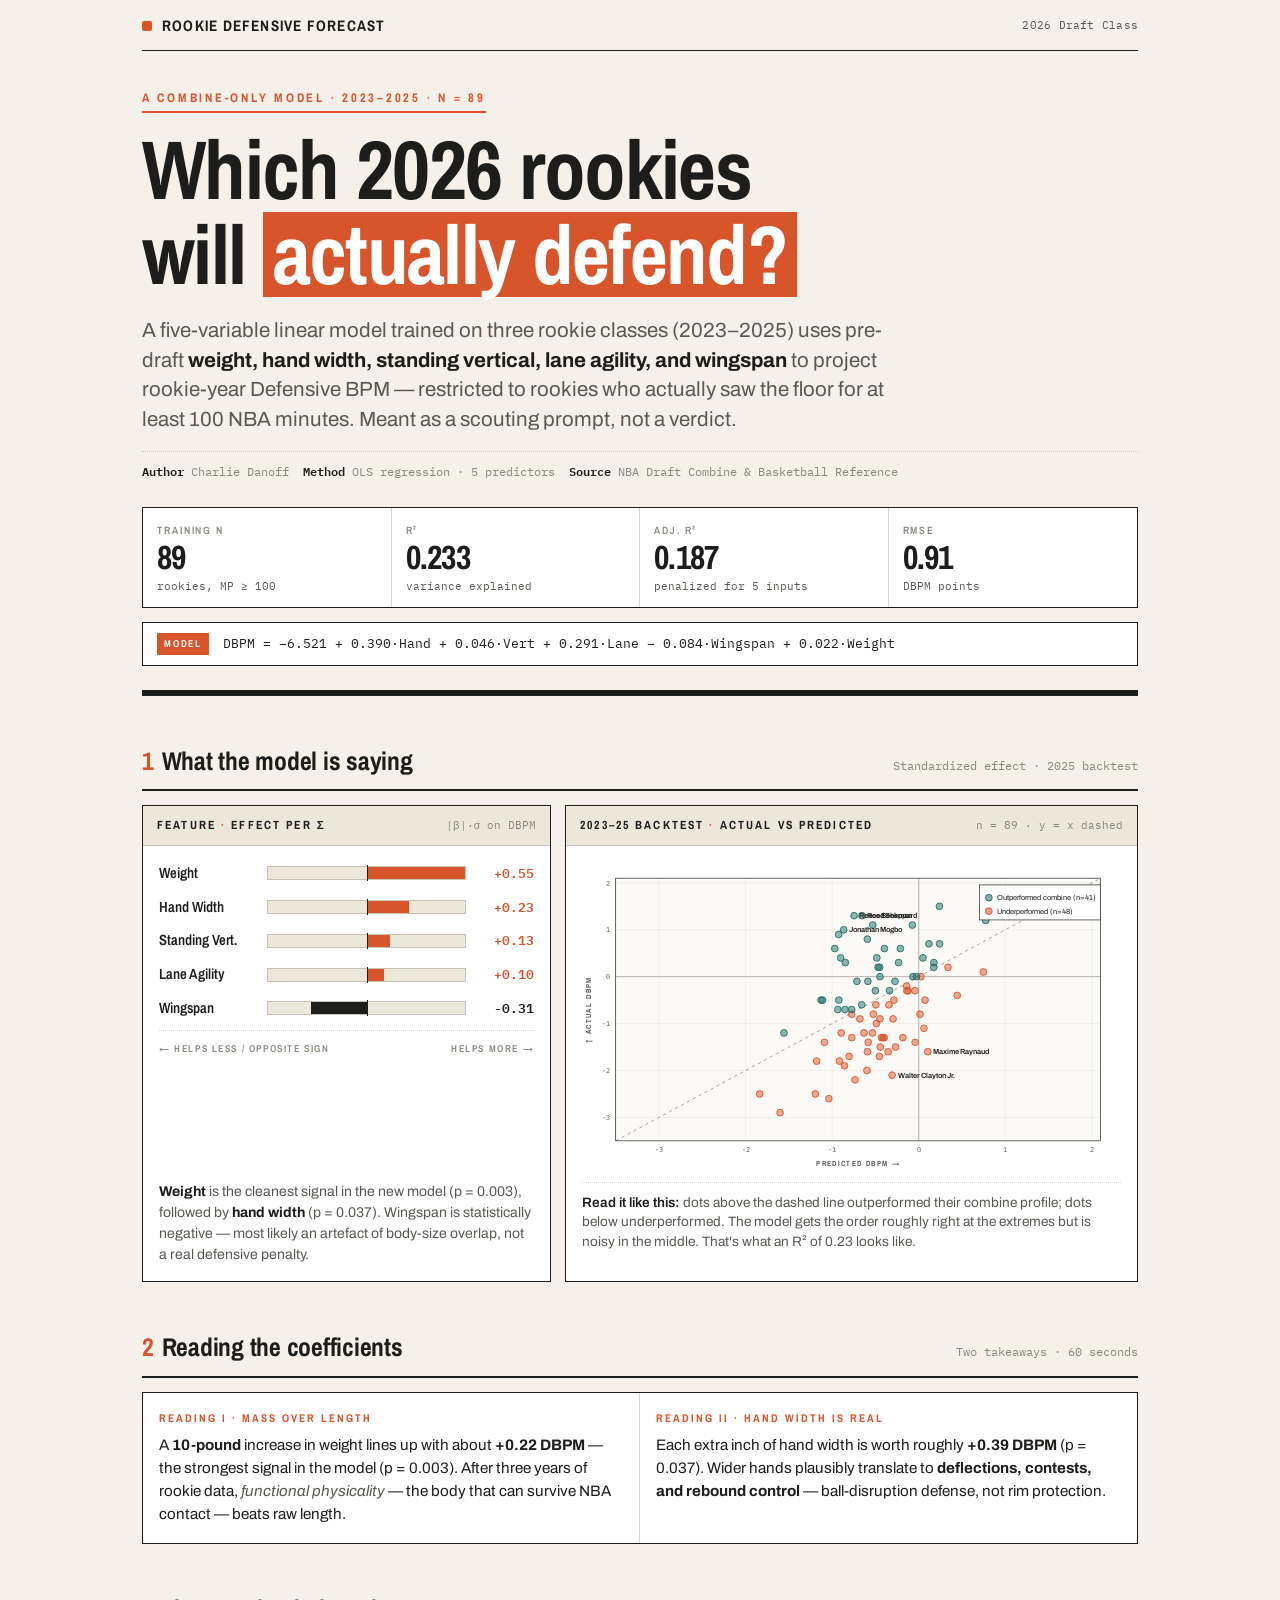
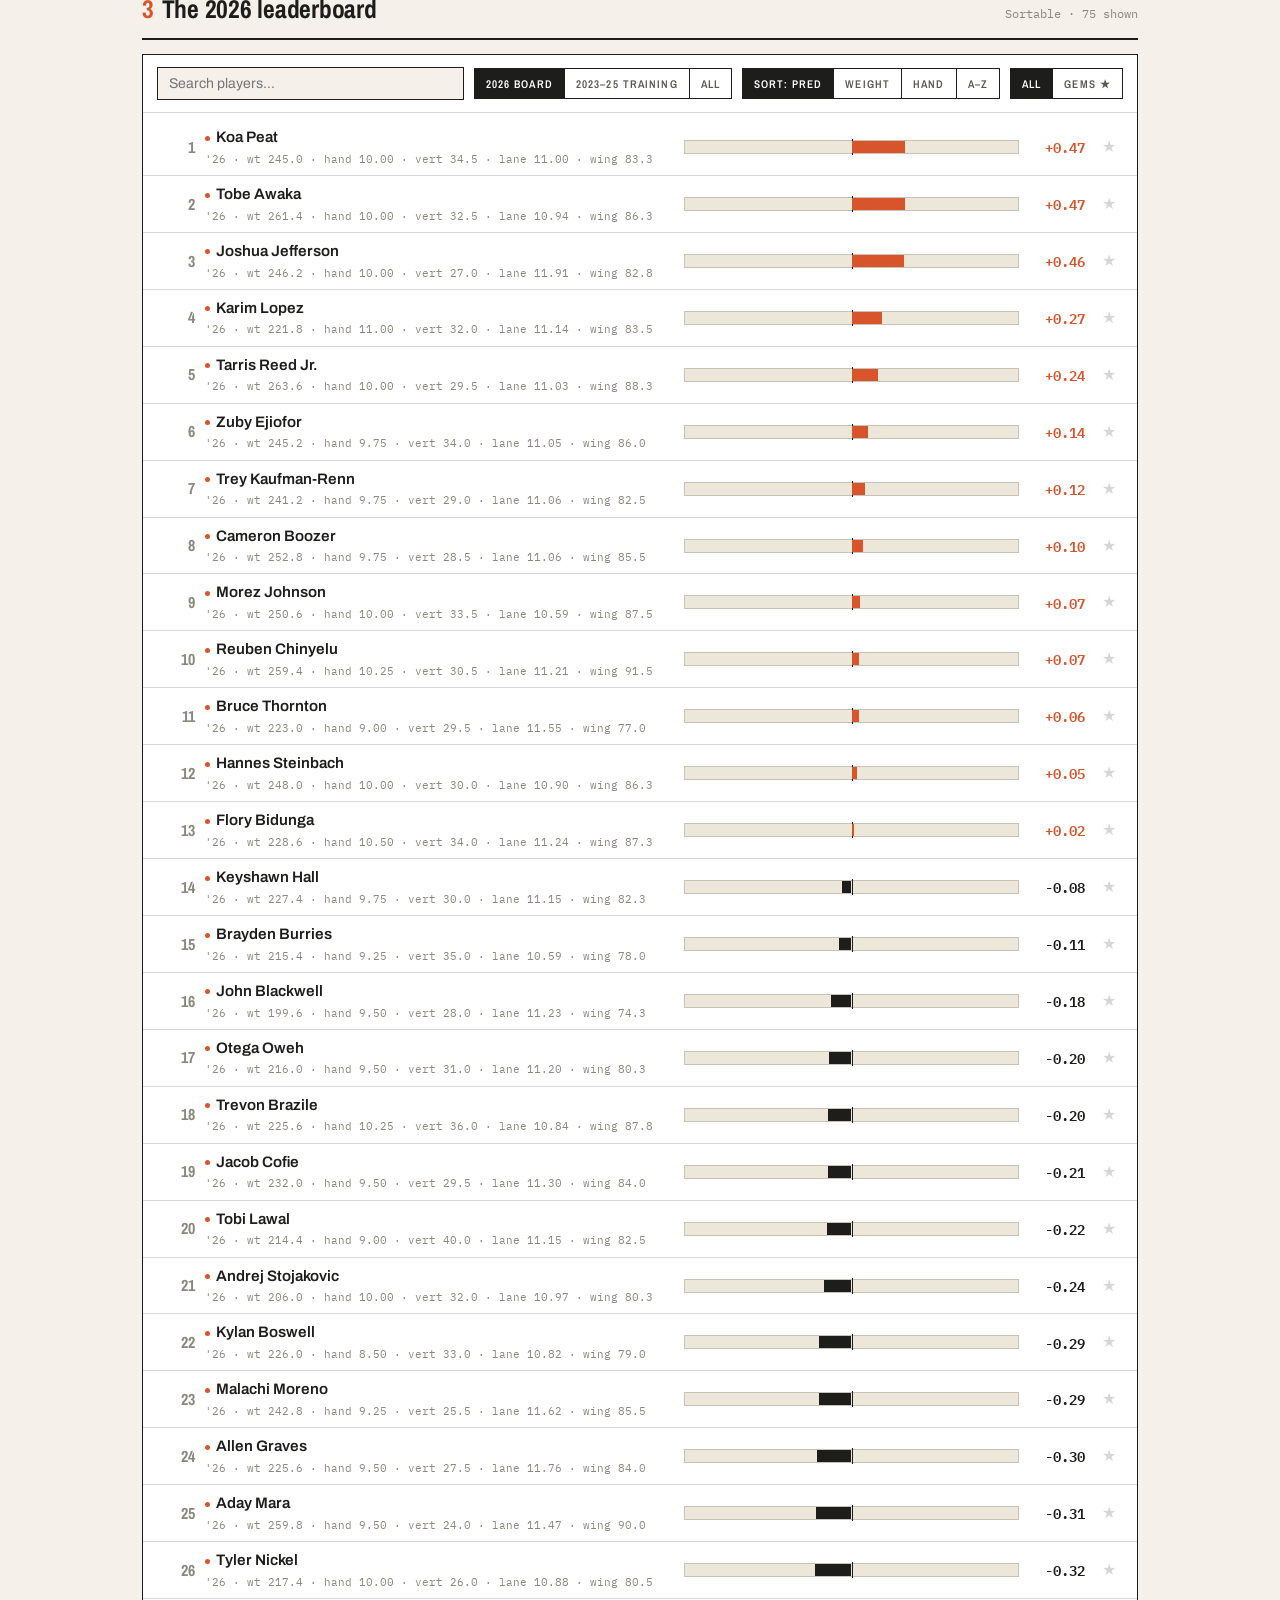
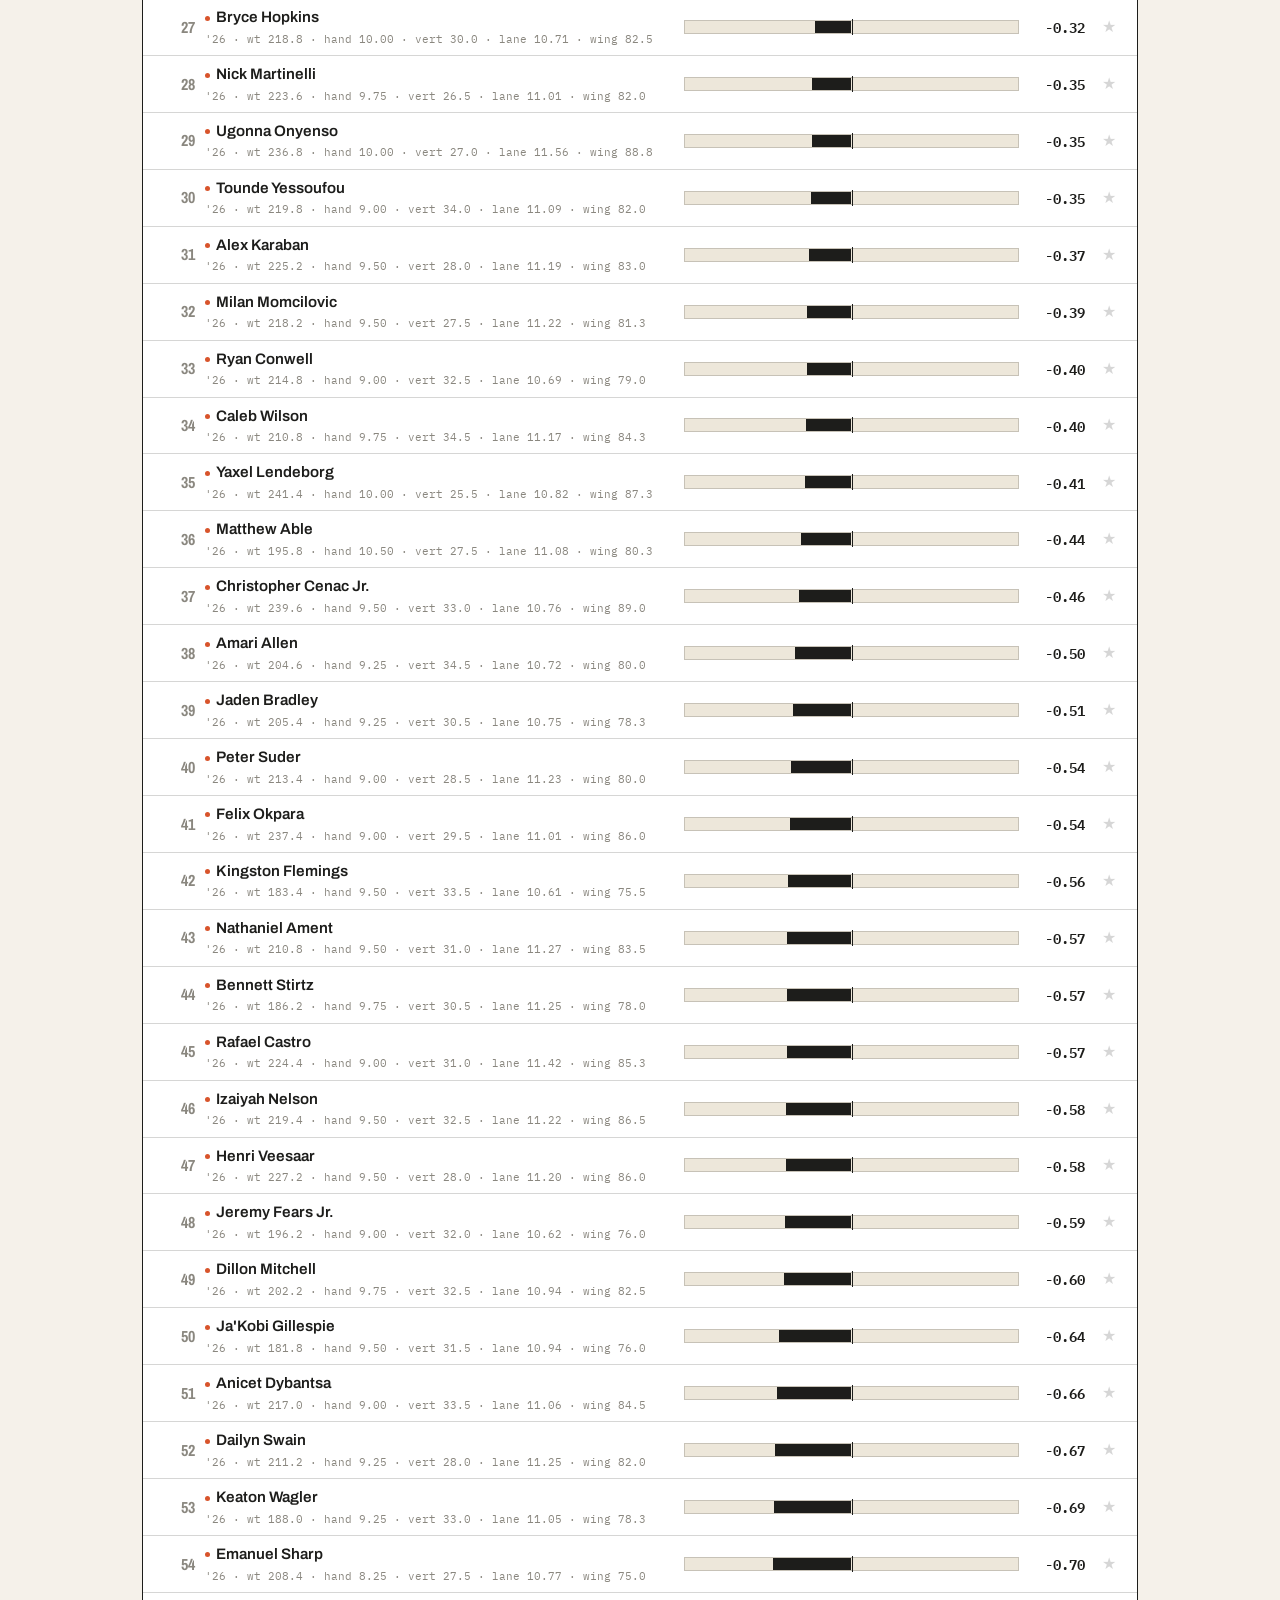
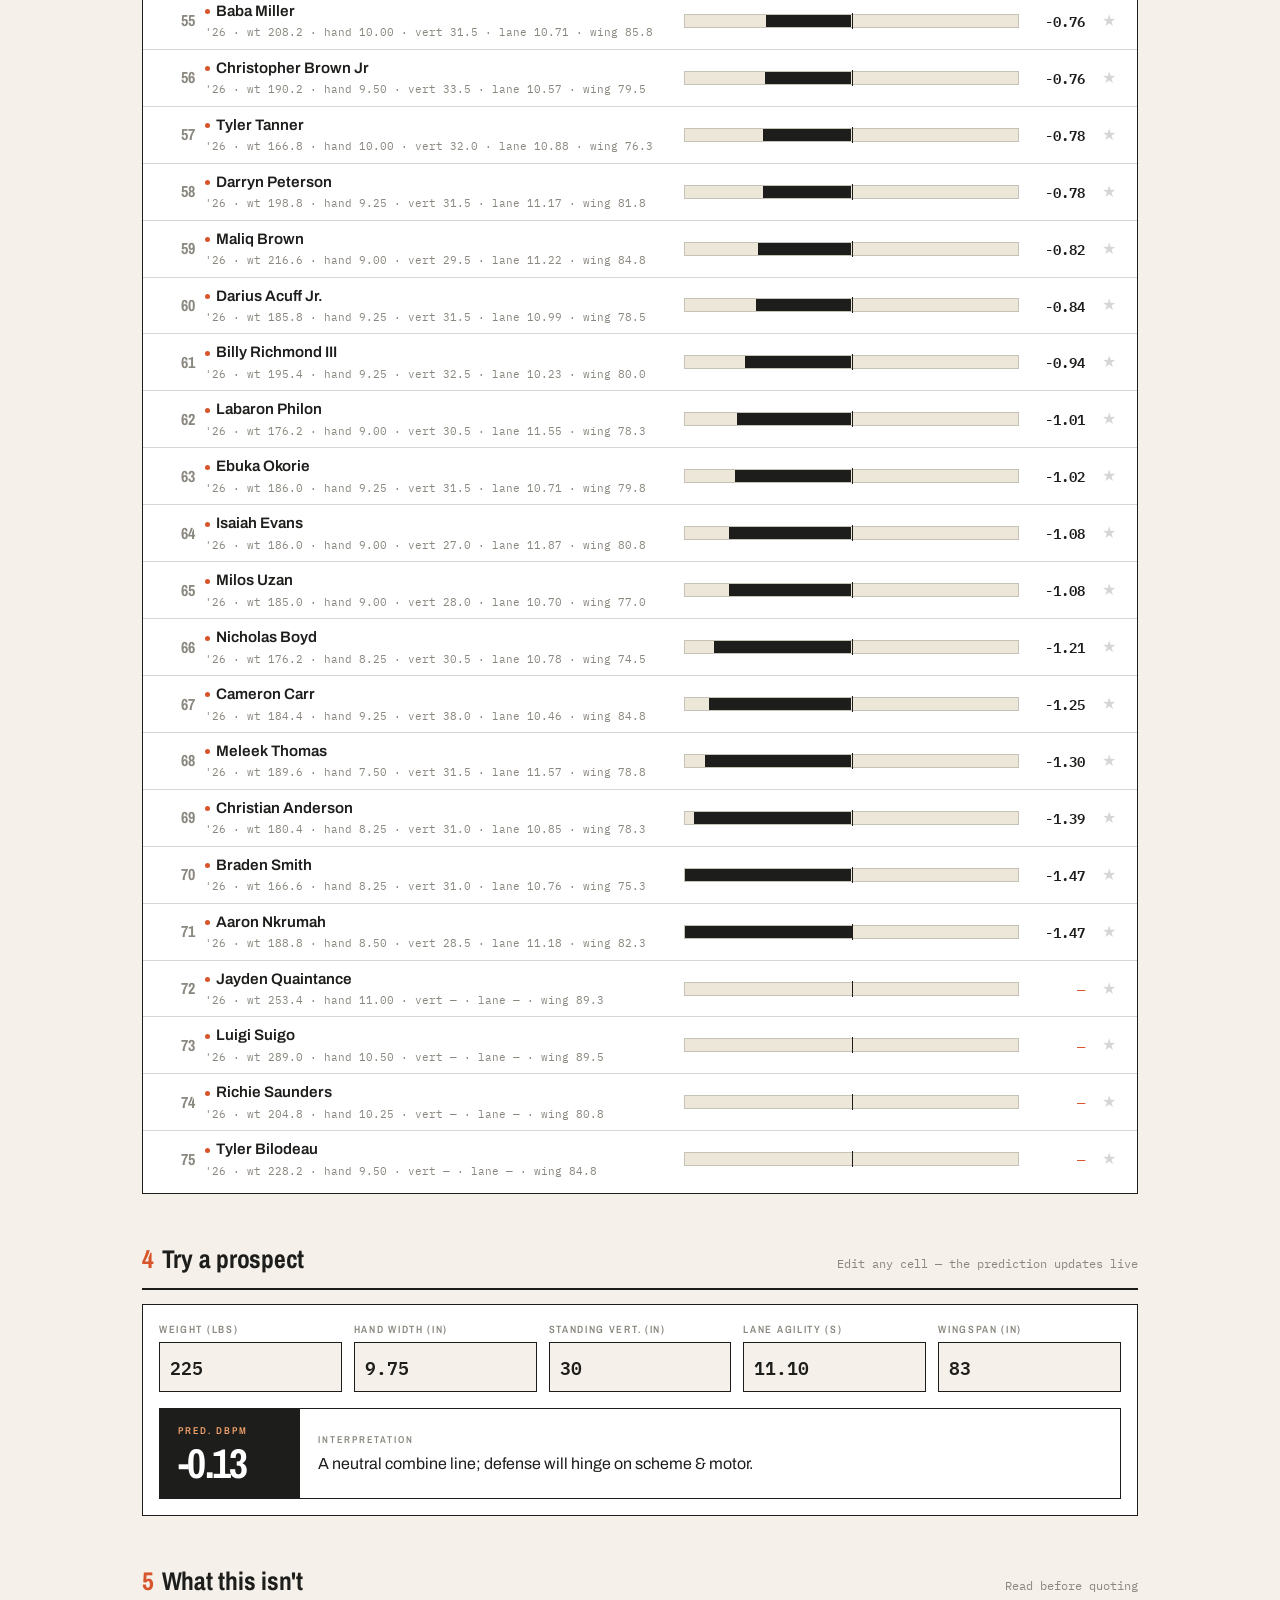
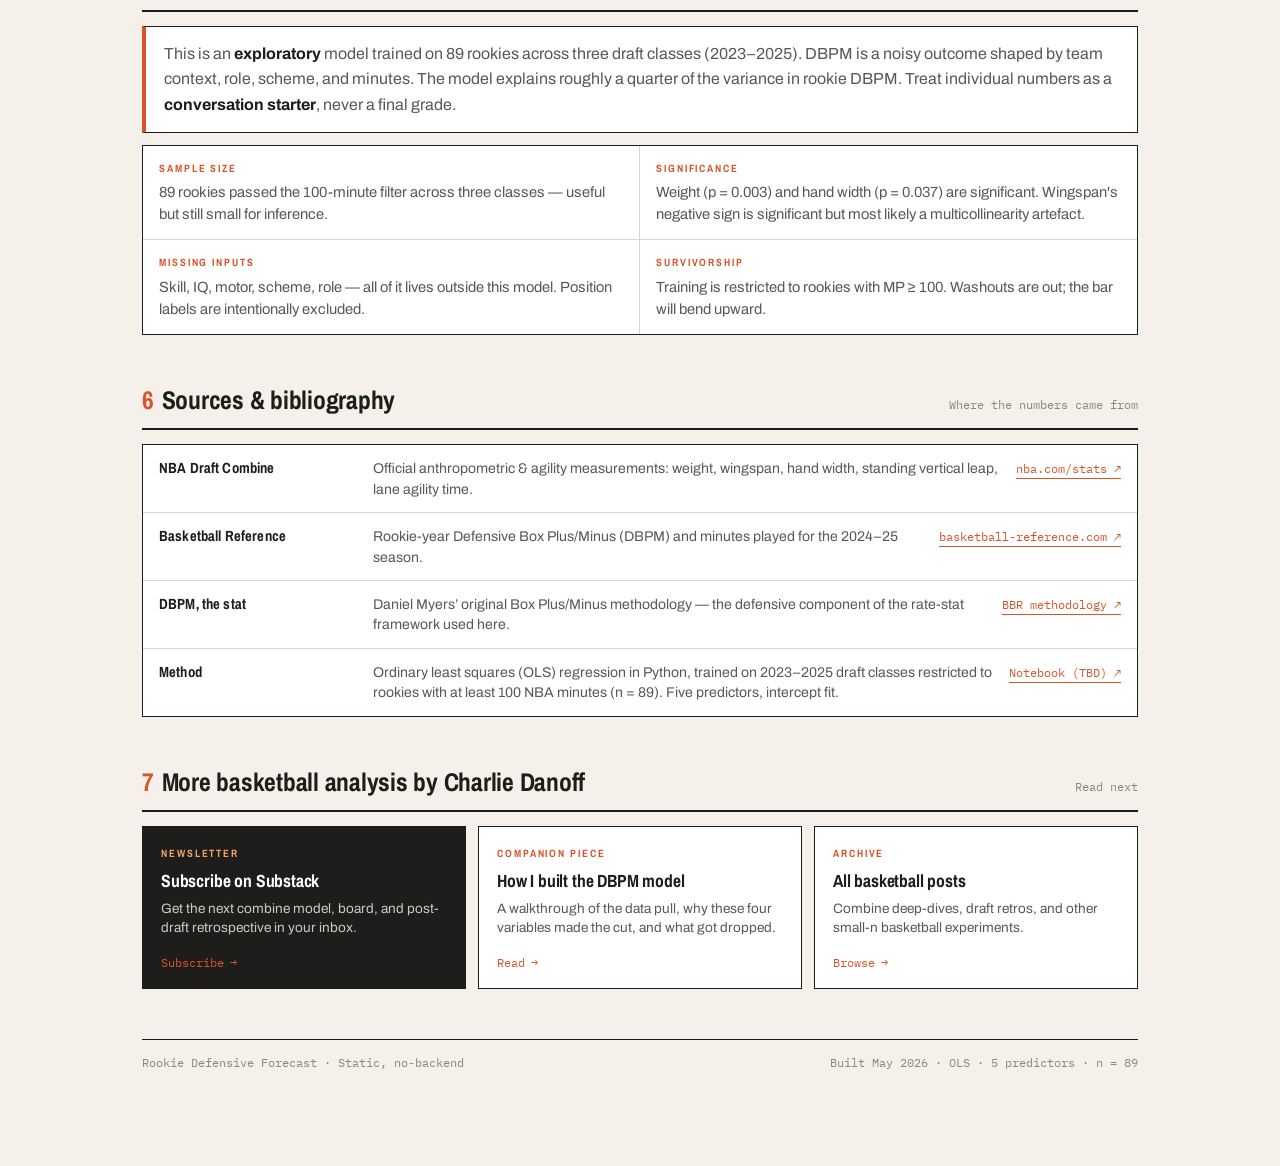
==== commit f4985f3c: "used Claude design to help make 'Ship Rookie Defensive Forecast v1'" ====
--- a/index.html
+++ b/index.html
@@ -1,625 +1,867 @@
 <!doctype html>
 <html lang="en">
 <head>
-  <meta charset="utf-8" />
-  <meta name="viewport" content="width=device-width, initial-scale=1" />
-  <title>NBA Combine Rookie Defensive Model · 2026</title>
-  <style>
-    :root {
-      color-scheme: dark;
-      --bg:#07111f; --panel:#0d1b2d; --panel2:#122238; --line:#1e3350;
-      --text:#edf5ff; --muted:#8ba5c2; --blue:#5cc8ff; --green:#6ef0a3;
-      --gold:#ffd166; --red:#ff7a90; --shadow:0 20px 60px rgba(0,0,0,.35);
-    }
-    *,*::before,*::after{box-sizing:border-box}
-    body{margin:0;font-family:Inter,ui-sans-serif,system-ui,-apple-system,"Segoe UI",sans-serif;font-size:15px;line-height:1.6;background:var(--bg);color:var(--text)}
-    /* Nav */
-    .site-nav{position:sticky;top:0;z-index:10;background:rgba(7,17,31,.92);border-bottom:1px solid var(--line);backdrop-filter:blur(12px)}
-    .nav-inner{display:flex;gap:.5rem;flex-wrap:wrap;align-items:center;justify-content:space-between;max-width:1280px;margin:0 auto;padding:.6rem 1rem}
-    .nav-brand{font-weight:800;letter-spacing:-.03em;color:var(--blue);font-size:.95rem}
-    .nav-links{display:flex;gap:.2rem;flex-wrap:wrap}
-    .nav-links a{color:var(--muted);text-decoration:none;font-size:.8rem;font-weight:700;padding:.3rem .65rem;border-radius:999px;transition:color .15s,background .15s}
-    .nav-links a:hover{color:var(--text);background:var(--panel2)}
-    /* Layout */
-    .wrap{max-width:1280px;margin:0 auto;padding:0 1rem}
-    .section{padding:2rem 0 0}
-    /* Card */
-    .card{background:var(--panel);border:1px solid var(--line);border-radius:20px;box-shadow:var(--shadow)}
-    .eyebrow{font-size:.72rem;font-weight:800;letter-spacing:.12em;text-transform:uppercase;color:var(--blue);margin:0 0 .4rem}
-    h1{margin:.4rem 0 .7rem;font-size:clamp(1.7rem,3.5vw,3rem);letter-spacing:-.05em;line-height:1}
-    h2{margin:0 0 1rem;font-size:1.2rem;font-weight:800;letter-spacing:-.03em}
-    /* Hero */
-    .hero{display:grid;grid-template-columns:1.6fr .85fr;gap:1rem}
-    .hero-main{padding:1.75rem 2rem;position:relative;overflow:hidden}
-    .hero-main::after{content:"";position:absolute;inset:auto -80px -140px auto;width:260px;height:260px;border-radius:50%;background:rgba(92,200,255,.07);filter:blur(2px);pointer-events:none}
-    .hero-sub{color:var(--muted);max-width:55ch;margin:.5rem 0 0}
-    .formula-box{margin-top:1.1rem;padding:.9rem 1rem;background:rgba(7,17,31,.8);border:1px solid var(--line);border-radius:14px;font-family:"SFMono-Regular",Consolas,ui-monospace,monospace;font-size:.82rem;color:#cce8ff;overflow-x:auto;white-space:nowrap}
-    .hero-side{padding:1.25rem;display:grid;gap:.65rem}
-    .metric{padding:.85rem 1.1rem;background:var(--panel2);border:1px solid var(--line);border-radius:16px}
-    .metric-label{font-size:.68rem;font-weight:800;letter-spacing:.1em;text-transform:uppercase;color:var(--muted)}
-    .metric-val{display:block;margin-top:.2rem;font-size:1.75rem;font-weight:800;letter-spacing:-.04em}
-    /* Insights */
-    .insights-grid{display:grid;grid-template-columns:1fr 1fr;gap:1rem}
-    .insight-card{padding:1.25rem}
-    .insight-card h2{font-size:1rem}
-    .bar-list{display:grid;gap:.55rem}
-    .bar-row{display:grid;grid-template-columns:165px 1fr 52px;gap:8px;align-items:center;font-size:.8rem}
-    .bar-track{height:10px;background:rgba(7,17,31,.8);border-radius:999px;overflow:hidden;border:1px solid var(--line)}
-    .bar-fill{height:100%;border-radius:999px;background:linear-gradient(90deg,var(--blue),var(--green))}
-    .scatter{width:100%;min-height:260px;background:rgba(7,17,31,.5);border:1px solid var(--line);border-radius:14px}
-    /* Controls */
-    .controls-bar{display:flex;flex-wrap:wrap;gap:.55rem;align-items:center;justify-content:space-between;padding:.9rem 1.1rem}
-    .controls-left,.controls-right{display:flex;flex-wrap:wrap;gap:.45rem;align-items:center}
-    input,select,button{font:inherit}
-    .search-input{width:210px;padding:.5rem .8rem;background:var(--bg);border:1px solid var(--line);border-radius:12px;color:var(--text);outline:none}
-    .search-input:focus{border-color:var(--blue);box-shadow:0 0 0 3px rgba(92,200,255,.12)}
-    select.sel{padding:.5rem .8rem;background:var(--bg);border:1px solid var(--line);border-radius:12px;color:var(--text);outline:none;cursor:pointer}
-    .btn{padding:.45rem .85rem;border-radius:12px;border:1px solid var(--line);font-weight:700;font-size:.8rem;cursor:pointer;transition:opacity .12s;background:var(--panel2);color:var(--text)}
-    .btn:hover{opacity:.8}
-    .btn-primary{background:var(--blue);color:#07111f;border-color:transparent}
-    .gem-label{display:flex;align-items:center;gap:.35rem;font-size:.8rem;font-weight:700;cursor:pointer;color:var(--muted)}
-    /* Stats bar */
-    .stats-bar{display:grid;grid-template-columns:repeat(4,1fr);gap:.6rem;padding:0 1.1rem .85rem}
-    .stat-cell{text-align:center;background:var(--panel2);border:1px solid var(--line);border-radius:14px;padding:.6rem}
-    .stat-label{font-size:.65rem;font-weight:800;letter-spacing:.1em;text-transform:uppercase;color:var(--muted)}
-    .stat-val{font-size:1.4rem;font-weight:800;letter-spacing:-.04em}
-    /* Table */
-    .table-wrap{overflow-x:auto}
-    table{width:100%;border-collapse:collapse;font-size:.83rem}
-    th{padding:.65rem .85rem;text-align:left;font-size:.69rem;font-weight:800;letter-spacing:.07em;text-transform:uppercase;color:var(--muted);border-bottom:1px solid var(--line);white-space:nowrap;cursor:pointer;user-select:none}
-    th:hover{color:var(--text)}
-    td{padding:.6rem .85rem;border-bottom:1px solid rgba(30,51,80,.5);white-space:nowrap;vertical-align:middle}
-    tr:hover td{background:rgba(92,200,255,.04)}
-    .mono{font-family:"SFMono-Regular",Consolas,ui-monospace,monospace}
-    .good{color:var(--green)} .bad{color:var(--red)}
-    .note-sm{color:var(--muted);font-size:.75rem}
-    /* Pills */
-    .pill{display:inline-flex;align-items:center;padding:.18rem .5rem;border-radius:999px;font-size:.69rem;font-weight:800;border:1px solid var(--line)}
-    .pill-proj{color:var(--blue);background:rgba(92,200,255,.1);border-color:rgba(92,200,255,.25)}
-    .pill-train{color:var(--gold);background:rgba(255,209,102,.08);border-color:rgba(255,209,102,.3)}
-    .pill-custom{color:var(--green);background:rgba(110,240,163,.08);border-color:rgba(110,240,163,.3)}
-    /* Mobile cards */
-    .mobile-cards{display:none;grid-template-columns:1fr;gap:.7rem;padding:.7rem 1rem}
-    /* Calculator */
-    .calc-wrap{padding:1.4rem}
-    .calc-grid{display:grid;grid-template-columns:1.5fr repeat(4,1fr);gap:.75rem;align-items:end}
-    label.field{display:grid;gap:.3rem;font-size:.75rem;font-weight:700;color:var(--muted)}
-    .field input{padding:.55rem .8rem;background:var(--bg);border:1px solid var(--line);border-radius:12px;color:var(--text);outline:none}
-    .field input:focus{border-color:var(--blue);box-shadow:0 0 0 3px rgba(92,200,255,.12)}
-    .calc-result{margin-top:.9rem;padding:.9rem 1.1rem;background:linear-gradient(90deg,rgba(92,200,255,.09),rgba(110,240,163,.05));border:1px solid var(--line);border-radius:16px;display:flex;align-items:center;gap:1rem;flex-wrap:wrap}
-    .calc-dbpm{font-size:2.2rem;font-weight:800;letter-spacing:-.05em}
-    .calc-actions{margin-left:auto;display:flex;gap:.45rem;flex-wrap:wrap}
-    /* Section card */
-    .section-card{padding:1.4rem}
-    .caveat{background:rgba(255,209,102,.03);border-color:rgba(255,209,102,.18)}
-    /* Footer */
-    .site-footer{margin-top:4rem;padding:2rem 1rem 3rem;text-align:center;color:var(--muted);font-size:.78rem;border-top:1px solid var(--line)}
-    /* Responsive */
-    @media(max-width:900px){
-      .hero{grid-template-columns:1fr}
-      .hero-side{grid-template-columns:repeat(4,1fr);padding-top:0}
-      .insights-grid{grid-template-columns:1fr}
-      .stats-bar{grid-template-columns:repeat(2,1fr)}
-    }
-    @media(max-width:640px){
-      .calc-grid{grid-template-columns:1fr 1fr}
-      .calc-grid>label:first-child{grid-column:span 2}
-      .table-wrap table{display:none}
-      .mobile-cards{display:grid}
-      .search-input{width:100%}
-      .controls-bar{flex-direction:column;align-items:stretch}
-      .controls-left,.controls-right{flex-direction:column}
-      .hero-side{grid-template-columns:repeat(2,1fr)}
-    }
-  </style>
+<meta charset="utf-8" />
+<meta name="viewport" content="width=device-width,initial-scale=1,viewport-fit=cover" />
+<title>Rookie Defensive Forecast · 2026 NBA Draft Class</title>
+<link rel="preconnect" href="https://fonts.googleapis.com">
+<link rel="preconnect" href="https://fonts.gstatic.com" crossorigin>
+<link href="https://fonts.googleapis.com/css2?family=Archivo+Narrow:wght@500;600;700&family=Archivo:wght@400;500;600;700;800;900&family=IBM+Plex+Mono:wght@400;500;600&display=swap" rel="stylesheet">
+<style>
+  :root{
+    --bg:#f5f1ea;
+    --bg-2:#ede7da;
+    --rule:#1d1d1b;
+    --rule-soft:rgba(29,29,27,.18);
+    --ink:#1d1d1b;
+    --ink-2:#5a5853;
+    --ink-3:#8a877f;
+    --orange:#d8542b;
+    --orange-2:#f2a26c;
+    --teal:#1f6d6a;
+    --good:#1f6d6a;
+    --bad:#d8542b;
+    --gem:#e8b51f;
+    --sans:'Archivo', system-ui, sans-serif;
+    --display:'Archivo Narrow', 'Archivo', sans-serif;
+    --mono:'IBM Plex Mono', ui-monospace, monospace;
+  }
+  *,*::before,*::after{box-sizing:border-box}
+  html,body{margin:0;padding:0}
+  body{
+    background:var(--bg);
+    color:var(--ink);
+    font-family:var(--sans);
+    font-size:16px;line-height:1.55;
+    -webkit-font-smoothing:antialiased;
+  }
+  .wrap{max-width:1040px;margin:0 auto;padding:0 22px 80px;}
+
+  /* Masthead */
+  header.mast{
+    border-bottom:1px solid var(--rule);
+    padding:14px 0 12px;
+    display:flex;align-items:center;justify-content:space-between;gap:12px;
+  }
+  .mast-brand{
+    font-family:var(--display);font-weight:700;
+    font-size:.95rem;letter-spacing:.08em;text-transform:uppercase;
+    display:flex;align-items:center;gap:10px;
+  }
+  .mast-brand .dot{
+    width:10px;height:10px;background:var(--orange);border-radius:2px;display:inline-block;
+  }
+  .mast-meta{
+    font-family:var(--mono);font-size:.7rem;color:var(--ink-2);
+    letter-spacing:.02em;
+  }
+
+  /* Hero */
+  .hero{
+    padding:34px 0 24px;border-bottom:6px solid var(--ink);
+  }
+  .kicker{
+    font-family:var(--display);font-weight:700;
+    font-size:.78rem;letter-spacing:.22em;text-transform:uppercase;
+    color:var(--orange);margin-bottom:14px;
+    display:inline-block;
+    border-bottom:2px solid var(--orange);padding-bottom:4px;
+  }
+  h1.title{
+    font-family:var(--display);font-weight:700;
+    font-size:clamp(2.5rem, 8vw, 5.2rem);
+    line-height:1.02;letter-spacing:-.02em;
+    margin:0 0 16px;text-wrap:balance;
+    text-transform:none;
+    padding-bottom:.04em;
+  }
+  h1.title .hl{
+    background:var(--orange);color:#fff;
+    padding:0 .12em;display:inline-block;
+    box-decoration-break:clone;
+  }
+  .dek{
+    font-family:var(--sans);font-weight:400;
+    font-size:clamp(1.05rem, 2.4vw, 1.28rem);
+    color:var(--ink-2);
+    max-width:64ch;
+    margin:0 0 16px;line-height:1.45;
+  }
+  .byline{
+    font-family:var(--mono);font-size:.74rem;
+    color:var(--ink-3);
+    border-top:1px dotted var(--rule-soft);
+    padding-top:10px;margin-top:10px;
+    display:flex;gap:14px;flex-wrap:wrap;
+  }
+  .byline strong{color:var(--ink);font-weight:600;letter-spacing:0}
+
+  /* Big number strip */
+  .stat-strip{
+    display:grid;grid-template-columns:repeat(4,1fr);gap:0;
+    margin-top:26px;
+    border:1px solid var(--rule);
+    background:#fff;
+  }
+  .stat-strip > div{
+    padding:14px 14px 12px;
+    border-right:1px solid var(--rule-soft);
+  }
+  .stat-strip > div:last-child{border-right:0}
+  .stat-strip .label{
+    font-family:var(--display);font-weight:600;
+    font-size:.66rem;letter-spacing:.18em;text-transform:uppercase;
+    color:var(--ink-3);
+  }
+  .stat-strip .val{
+    font-family:var(--display);font-weight:700;
+    font-size:2.1rem;letter-spacing:-.02em;line-height:1;
+    margin-top:2px;
+  }
+  .stat-strip .sub{
+    font-family:var(--mono);font-size:.7rem;color:var(--ink-2);
+    margin-top:4px;
+  }
+
+  /* Formula */
+  .formula-strip{
+    margin-top:14px;border:1px solid var(--rule);background:#fff;
+    padding:10px 14px;
+    font-family:var(--mono);font-size:.82rem;
+    overflow-x:auto;white-space:nowrap;
+    display:flex;align-items:center;gap:14px;
+  }
+  .formula-strip .tag{
+    font-family:var(--display);font-weight:700;
+    font-size:.62rem;letter-spacing:.18em;text-transform:uppercase;
+    background:var(--orange);color:#fff;padding:3px 7px;flex:0 0 auto;
+  }
+
+  /* Section heads */
+  .section-head{
+    margin:46px 0 14px;display:flex;justify-content:space-between;align-items:baseline;gap:12px;flex-wrap:wrap;
+    border-bottom:2px solid var(--rule);padding-bottom:8px;
+  }
+  .section-head h2{
+    font-family:var(--display);font-weight:700;
+    font-size:1.6rem;letter-spacing:-.01em;margin:0;
+    text-transform:none;
+  }
+  .section-head h2 .num{
+    color:var(--orange);font-weight:700;margin-right:8px;
+    font-feature-settings:"tnum";
+  }
+  .section-head .meta{
+    font-family:var(--mono);font-size:.72rem;color:var(--ink-3);
+  }
+
+  /* Diagnostics row (chart + scatter) */
+  .diag-row{
+    display:grid;grid-template-columns:minmax(0,5fr) minmax(0,7fr);gap:14px;
+    align-items:stretch;
+  }
+  .pane{
+    border:1px solid var(--rule);background:#fff;
+    display:flex;flex-direction:column;
+  }
+  .pane-head{
+    display:flex;align-items:center;justify-content:space-between;gap:8px;
+    padding:10px 14px;border-bottom:1px solid var(--rule-soft);
+    background:var(--bg-2);
+  }
+  .pane-head .t{
+    font-family:var(--display);font-weight:700;
+    font-size:.74rem;letter-spacing:.18em;text-transform:uppercase;
+    color:var(--ink);
+  }
+  .pane-head .t b{color:var(--orange)}
+  .pane-head .m{font-family:var(--mono);font-size:.68rem;color:var(--ink-3)}
+  .pane-body{padding:16px;flex:1;display:flex;flex-direction:column}
+  .coef-list{display:grid;gap:11px}
+  .coef-row{
+    display:grid;grid-template-columns:96px 1fr 56px;gap:12px;align-items:center;
+    font-family:var(--sans);font-size:.85rem;
+  }
+  .coef-row .nm{font-family:var(--display);font-weight:600;font-size:.92rem;color:var(--ink)}
+  .coef-row .bar{
+    height:14px;position:relative;background:var(--bg-2);
+    border:1px solid var(--rule-soft);
+  }
+  .coef-row .bar .ax{position:absolute;left:50%;top:-2px;bottom:-2px;width:1px;background:var(--ink)}
+  .coef-row .bar .fill{position:absolute;top:0;bottom:0;background:var(--orange)}
+  .coef-row .bar .fill.neg{background:var(--ink)}
+  .coef-row .v{
+    text-align:right;font-family:var(--mono);font-weight:600;font-size:.84rem;
+    font-variant-numeric:tabular-nums;
+  }
+  .coef-row .v.pos{color:var(--orange)}
+  .coef-row .v.neg{color:var(--ink)}
+  .coef-foot{
+    display:flex;justify-content:space-between;
+    font-family:var(--display);font-weight:600;
+    font-size:.62rem;letter-spacing:.16em;text-transform:uppercase;
+    color:var(--ink-3);margin-top:10px;padding-top:10px;
+    border-top:1px dotted var(--rule-soft);
+  }
+  .coef-note{
+    margin-top:auto;padding-top:14px;
+    font-family:var(--sans);font-size:.88rem;color:var(--ink-2);
+    line-height:1.5;
+  }
+  .coef-note strong{color:var(--ink);font-weight:700}
+
+  /* Insights */
+  .insight-grid{display:grid;grid-template-columns:repeat(3,1fr);gap:0;border:1px solid var(--rule);background:#fff}
+  .insight-cell{padding:16px 16px 18px;border-right:1px solid var(--rule-soft)}
+  .insight-cell:last-child{border-right:0}
+  .insight-num{
+    font-family:var(--display);font-weight:700;
+    font-size:.7rem;letter-spacing:.18em;color:var(--orange);text-transform:uppercase;
+    margin-bottom:8px;
+  }
+  .insight-text{
+    font-family:var(--sans);font-size:.95rem;line-height:1.5;color:var(--ink);
+    text-wrap:pretty;
+  }
+  .insight-text strong{font-weight:700}
+  .insight-text em{color:var(--ink-2);font-style:italic}
+
+  /* Bar leaderboard */
+  .ldr{
+    border:1px solid var(--rule);background:#fff;
+  }
+  .ldr-tools{
+    display:flex;gap:10px;align-items:center;flex-wrap:wrap;
+    padding:12px 14px;border-bottom:1px solid var(--rule-soft);
+  }
+  .ldr-tools input[type=search]{
+    flex:1;min-width:140px;
+    font-family:var(--sans);font-size:.88rem;
+    padding:8px 11px;border:1px solid var(--rule);background:var(--bg);
+    color:var(--ink);outline:none;border-radius:0;
+  }
+  .ldr-tools input[type=search]:focus{box-shadow:inset 0 0 0 1px var(--orange);border-color:var(--orange)}
+  .seg{display:inline-flex;border:1px solid var(--rule)}
+  .seg button{
+    font-family:var(--display);font-weight:600;
+    background:transparent;border:0;color:var(--ink-2);
+    padding:7px 11px;font-size:.7rem;letter-spacing:.1em;
+    text-transform:uppercase;cursor:pointer;
+    border-right:1px solid var(--rule);
+  }
+  .seg button:last-child{border-right:0}
+  .seg button.on{background:var(--ink);color:#fff}
+  .seg button.on.gem{background:var(--gem);color:var(--ink)}
+  .ldr-body{padding:6px 0 6px}
+  .ldr-row{
+    display:grid;grid-template-columns:38px 1.4fr 1fr 56px 28px;
+    gap:10px;align-items:center;
+    padding:7px 14px;border-bottom:1px solid var(--rule-soft);
+    font-family:var(--sans);font-size:.88rem;
+    transition:background .12s;
+  }
+  .ldr-row:last-child{border-bottom:0}
+  .ldr-row:hover{background:var(--bg-2)}
+  .ldr-rank{
+    font-family:var(--display);font-weight:700;font-size:1rem;
+    color:var(--ink-3);text-align:right;
+    font-feature-settings:"tnum";
+  }
+  .ldr-name{font-weight:600;font-size:.95rem;color:var(--ink)}
+  .ldr-name .cls-mark{
+    display:inline-block;width:5px;height:5px;border-radius:50%;
+    background:var(--orange);margin-right:6px;vertical-align:middle;
+  }
+  .ldr-name .cls-mark.training{background:var(--ink-3)}
+  .ldr-meta{font-family:var(--mono);font-size:.7rem;color:var(--ink-3);margin-top:1px}
+  .ldr-bar{
+    height:14px;position:relative;background:var(--bg-2);
+    border:1px solid var(--rule-soft);
+  }
+  .ldr-bar .axis{
+    position:absolute;left:50%;top:-2px;bottom:-2px;width:1px;background:var(--ink);
+  }
+  .ldr-bar .fill{
+    position:absolute;top:0;bottom:0;
+    background:var(--orange);
+  }
+  .ldr-bar .fill.neg{background:var(--ink)}
+  .ldr-pred{
+    font-family:var(--mono);font-weight:600;font-size:.88rem;
+    text-align:right;font-variant-numeric:tabular-nums;
+  }
+  .ldr-pred.pos{color:var(--orange)}
+  .ldr-pred.neg{color:var(--ink)}
+  .gem-btn{
+    background:none;border:0;cursor:pointer;font-size:1rem;line-height:1;padding:2px;
+    color:rgba(29,29,27,.18);text-align:center;
+  }
+  .gem-btn.on{color:var(--gem)}
+
+  /* Calculator */
+  .calc{
+    border:1px solid var(--rule);background:#fff;padding:16px 16px 16px;
+  }
+  .calc-grid{display:grid;grid-template-columns:repeat(4,1fr);gap:12px}
+  .calc-grid label{
+    font-family:var(--display);font-weight:600;
+    font-size:.66rem;letter-spacing:.16em;text-transform:uppercase;
+    color:var(--ink-3);display:flex;flex-direction:column;gap:5px;
+  }
+  .calc-grid input[type=number]{
+    font-family:var(--mono);font-size:1.1rem;font-weight:600;
+    background:var(--bg);color:var(--ink);
+    border:1px solid var(--rule);padding:9px 10px;border-radius:0;width:100%;
+    -moz-appearance:textfield;
+  }
+  .calc-grid input[type=number]::-webkit-outer-spin-button,
+  .calc-grid input[type=number]::-webkit-inner-spin-button{-webkit-appearance:none;margin:0}
+  .calc-grid input:focus{outline:none;border-color:var(--orange);box-shadow:inset 0 0 0 1px var(--orange)}
+  .calc-out{
+    margin-top:16px;display:flex;align-items:stretch;gap:0;
+    border:1px solid var(--rule);
+  }
+  .calc-out .big{
+    flex:0 0 auto;min-width:140px;
+    background:var(--ink);color:#fff;
+    padding:14px 18px;display:flex;flex-direction:column;justify-content:center;
+  }
+  .calc-out .big .lab{
+    font-family:var(--display);font-weight:600;
+    font-size:.62rem;letter-spacing:.2em;text-transform:uppercase;
+    color:var(--orange-2);
+  }
+  .calc-out .big .num{
+    font-family:var(--display);font-weight:700;
+    font-size:2.6rem;letter-spacing:-.04em;line-height:1;margin-top:4px;
+  }
+  .calc-out .desc{
+    flex:1;padding:14px 18px;display:flex;flex-direction:column;justify-content:center;
+    background:#fff;
+  }
+  .calc-out .desc .lab{
+    font-family:var(--display);font-weight:600;
+    font-size:.62rem;letter-spacing:.2em;text-transform:uppercase;
+    color:var(--ink-3);
+  }
+  .calc-out .desc .txt{
+    font-family:var(--sans);font-size:1rem;line-height:1.45;
+    color:var(--ink);margin-top:4px;
+  }
+
+  /* Scatter (inside pane) */
+  .pane svg.scat{display:block;width:100%;height:auto;flex:1}
+  .chart-cap{
+    font-family:var(--sans);font-size:.85rem;color:var(--ink-2);
+    margin-top:10px;line-height:1.45;padding-top:10px;
+    border-top:1px dotted var(--rule-soft);
+  }
+  .chart-cap strong{color:var(--ink);font-weight:600}
+
+  /* Caveats */
+  .caveat-grid{display:grid;grid-template-columns:repeat(2,1fr);gap:0;border:1px solid var(--rule);background:#fff}
+  .caveat-cell{
+    padding:14px 16px;border-right:1px solid var(--rule-soft);
+    border-bottom:1px solid var(--rule-soft);
+  }
+  .caveat-cell:nth-child(2n){border-right:0}
+  .caveat-cell:nth-last-child(-n+2){border-bottom:0}
+  .caveat-cell .lbl{
+    font-family:var(--display);font-weight:700;
+    font-size:.66rem;letter-spacing:.18em;text-transform:uppercase;
+    color:var(--orange);
+  }
+  .caveat-cell .body{
+    font-family:var(--sans);font-size:.92rem;line-height:1.5;
+    color:var(--ink-2);margin-top:5px;
+  }
+
+  /* Sources */
+  .src-list{
+    border:1px solid var(--rule);background:#fff;
+  }
+  .src-row{
+    display:grid;grid-template-columns:200px 1fr auto;gap:14px;align-items:baseline;
+    padding:12px 16px;border-bottom:1px solid var(--rule-soft);
+    font-family:var(--sans);
+  }
+  .src-row:last-child{border-bottom:0}
+  .src-name{
+    font-family:var(--display);font-weight:700;font-size:.92rem;
+    color:var(--ink);letter-spacing:.01em;
+  }
+  .src-desc{font-size:.88rem;color:var(--ink-2);line-height:1.45}
+  .src-link{
+    font-family:var(--mono);font-size:.72rem;
+    color:var(--orange);text-decoration:none;border-bottom:1px solid var(--orange);
+    white-space:nowrap;
+  }
+  .src-link:hover{background:var(--orange);color:#fff;border-bottom-color:transparent;padding:0 4px}
+
+  /* More analysis cards */
+  .more-grid{
+    display:grid;grid-template-columns:repeat(3,1fr);gap:12px;
+  }
+  .more-card{
+    border:1px solid var(--rule);background:#fff;
+    padding:18px 18px 16px;display:flex;flex-direction:column;gap:8px;
+    text-decoration:none;color:inherit;
+    transition:background .15s,transform .15s;
+    position:relative;
+  }
+  .more-card:hover{background:var(--bg-2)}
+  .more-card .kic{
+    font-family:var(--display);font-weight:700;
+    font-size:.66rem;letter-spacing:.18em;text-transform:uppercase;
+    color:var(--orange);
+  }
+  .more-card .ttl{
+    font-family:var(--display);font-weight:700;
+    font-size:1.1rem;letter-spacing:-.01em;color:var(--ink);
+    line-height:1.2;text-wrap:balance;
+  }
+  .more-card .desc{
+    font-family:var(--sans);font-size:.85rem;color:var(--ink-2);line-height:1.45;
+    flex:1;
+  }
+  .more-card .go{
+    font-family:var(--mono);font-size:.72rem;
+    color:var(--orange);margin-top:8px;
+    display:flex;align-items:center;gap:6px;
+  }
+  .more-card .go::after{content:"→";transition:transform .15s}
+  .more-card:hover .go::after{transform:translateX(4px)}
+  .more-card.featured{background:var(--ink);color:#fff;border-color:var(--ink)}
+  .more-card.featured .ttl{color:#fff}
+  .more-card.featured .desc{color:#cdcac3}
+  .more-card.featured .kic{color:var(--orange-2)}
+  .more-card.featured:hover{background:#000}
+
+  /* Footer */
+  footer{
+    margin-top:50px;border-top:1px solid var(--rule);
+    padding:14px 0;
+    display:flex;justify-content:space-between;flex-wrap:wrap;gap:10px;
+    font-family:var(--mono);font-size:.72rem;color:var(--ink-3);
+  }
+
+  /* Mobile */
+  @media (max-width:680px){
+    .wrap{padding:0 16px 50px}
+    .more-grid{grid-template-columns:1fr}
+    .src-row{grid-template-columns:1fr;gap:4px}
+    .src-link{justify-self:start}
+    .diag-row{grid-template-columns:1fr}
+    .stat-strip{grid-template-columns:repeat(2,1fr)}
+    .stat-strip > div{border-bottom:1px solid var(--rule-soft)}
+    .stat-strip > div:nth-child(2n){border-right:0}
+    .stat-strip > div:nth-child(n+3){border-bottom:0}
+    .insight-grid{grid-template-columns:1fr}
+    .insight-cell{border-right:0;border-bottom:1px solid var(--rule-soft)}
+    .insight-cell:last-child{border-bottom:0}
+    .calc-grid{grid-template-columns:repeat(2,1fr)}
+    .ldr-row{grid-template-columns:28px 1.4fr 1fr 50px 24px;gap:8px;padding:7px 12px}
+    .ldr-name{font-size:.87rem}
+    .calc-out{flex-direction:column}
+    .calc-out .big{flex:0 0 auto}
+    .caveat-grid{grid-template-columns:1fr}
+    .caveat-cell{border-right:0}
+    .caveat-cell:nth-last-child(2){border-bottom:1px solid var(--rule-soft)}
+  }
+</style>
 </head>
 <body>
-
-<nav class="site-nav">
-  <div class="nav-inner">
-    <span class="nav-brand">NBA Rookie Defensive Model</span>
-    <div class="nav-links">
-      <a href="#model">Model</a>
-      <a href="#insights">Insights</a>
-      <a href="#leaderboard">Leaderboard</a>
-      <a href="#calculator">Calculator</a>
-      <a href="#coefficients">Coefficients</a>
-      <a href="#caveats">Caveats</a>
-    </div>
-  </div>
-</nav>
-
-<main class="wrap">
-
-  <!-- Hero -->
-  <section id="model" class="section">
-    <div class="hero">
-      <div class="card hero-main">
-        <p class="eyebrow">NBA Draft Combine · Defensive Analytics · 2026</p>
-        <h1>Predict Rookie Defensive BPM</h1>
-        <p class="hero-sub">An exploratory combine-only model projecting 2026 rookie defensive impact from pre-draft physical and agility measurements.</p>
-        <div class="formula-box mono" id="formulaText"></div>
+<div class="wrap">
+
+  <header class="mast">
+    <div class="mast-brand"><span class="dot"></span>Rookie Defensive Forecast</div>
+    <div class="mast-meta">2026 Draft Class</div>
+  </header>
+
+  <section class="hero">
+    <div class="kicker">A Combine-Only Model · 2023–2025 · n = 89</div>
+    <h1 class="title">Which 2026 rookies will <span class="hl">actually defend?</span></h1>
+    <p class="dek">A five-variable linear model trained on three rookie classes (2023–2025) uses pre-draft <strong style="color:var(--ink)">weight, hand width, standing vertical, lane agility, and wingspan</strong> to project rookie-year Defensive BPM &mdash; restricted to rookies who actually saw the floor for at least 100 NBA minutes. Meant as a scouting prompt, not a verdict.</p>
+    <div class="byline">
+      <span><strong>Author</strong> Charlie Danoff</span>
+      <span><strong>Method</strong> OLS regression · 5 predictors</span>
+      <span><strong>Source</strong> NBA Draft Combine &amp; Basketball Reference</span>
+    </div>
+
+    <div class="stat-strip">
+      <div><div class="label">Training n</div><div class="val">89</div><div class="sub">rookies, MP ≥ 100</div></div>
+      <div><div class="label">R²</div><div class="val">0.233</div><div class="sub">variance explained</div></div>
+      <div><div class="label">Adj. R²</div><div class="val">0.187</div><div class="sub">penalized for 5 inputs</div></div>
+      <div><div class="label">RMSE</div><div class="val">0.91</div><div class="sub">DBPM points</div></div>
+    </div>
+    <div class="formula-strip">
+      <span class="tag">Model</span>
+      <span id="formulaText"></span>
+    </div>
+  </section>
+
+  <!-- I · Diagnostics: coefficients + 2025 backtest -->
+  <div class="section-head">
+    <h2><span class="num">1</span>What the model is saying</h2>
+    <div class="meta">Standardized effect · 2025 backtest</div>
+  </div>
+  <div class="diag-row">
+    <div class="pane">
+      <div class="pane-head"><div class="t">Feature <b>·</b> Effect per σ</div><div class="m">|β|·σ on DBPM</div></div>
+      <div class="pane-body">
+        <div class="coef-list" id="coefList"></div>
+        <div class="coef-foot"><span>← helps less / opposite sign</span><span>helps more →</span></div>
+        <div class="coef-note"><strong>Weight</strong> is the cleanest signal in the new model (p = 0.003), followed by <strong>hand width</strong> (p = 0.037). Wingspan is statistically negative &mdash; most likely an artefact of body-size overlap, not a real defensive penalty.</div>
       </div>
-      <div class="card hero-side">
-        <div class="metric"><span class="metric-label">Training n</span><strong class="metric-val">41</strong></div>
-        <div class="metric"><span class="metric-label">R²</span><strong class="metric-val">0.258</strong></div>
-        <div class="metric"><span class="metric-label">Adj R²</span><strong class="metric-val">0.176</strong></div>
-        <div class="metric"><span class="metric-label">RMSE</span><strong class="metric-val">1.487</strong></div>
+    </div>
+    <div class="pane">
+      <div class="pane-head"><div class="t">2023–25 Backtest <b>·</b> Actual vs Predicted</div><div class="m">n = 89 · y = x dashed</div></div>
+      <div class="pane-body">
+        <svg id="scatter" viewBox="0 0 800 460" preserveAspectRatio="xMidYMid meet"></svg>
+        <p class="chart-cap"><strong>Read it like this:</strong> dots above the dashed line outperformed their combine profile; dots below underperformed. The model gets the order roughly right at the extremes but is noisy in the middle. That's what an R² of 0.23 looks like.</p>
       </div>
     </div>
-  </section>
-
-  <!-- Insights -->
-  <section id="insights" class="section">
-    <div class="insights-grid">
-      <div class="card insight-card">
-        <h2>Top 2026 Projections</h2>
-        <div id="topBars" class="bar-list"></div>
+  </div>
+
+  <!-- II · Readings -->
+  <div class="section-head">
+    <h2><span class="num">2</span>Reading the coefficients</h2>
+    <div class="meta">Two takeaways · 60 seconds</div>
+  </div>
+  <div class="insight-grid" style="grid-template-columns:repeat(2,1fr)">
+    <div class="insight-cell">
+      <div class="insight-num">Reading I · Mass over length</div>
+      <div class="insight-text">A <strong>10-pound</strong> increase in weight lines up with about <strong>+0.22 DBPM</strong> &mdash; the strongest signal in the model (p = 0.003). After three years of rookie data, <em>functional physicality</em> &mdash; the body that can survive NBA contact &mdash; beats raw length.</div>
+    </div>
+    <div class="insight-cell">
+      <div class="insight-num">Reading II · Hand width is real</div>
+      <div class="insight-text">Each extra inch of hand width is worth roughly <strong>+0.39 DBPM</strong> (p = 0.037). Wider hands plausibly translate to <strong>deflections, contests, and rebound control</strong> &mdash; ball-disruption defense, not rim protection.</div>
+    </div>
+  </div>
+
+  <!-- III · Leaderboard -->
+  <div class="section-head">
+    <h2><span class="num">3</span>The 2026 leaderboard</h2>
+    <div class="meta">Sortable · <span id="visCount">0</span> shown</div>
+  </div>
+  <div class="ldr" id="ldr">
+    <div class="ldr-tools">
+      <input type="search" id="search" placeholder="Search players…" autocomplete="off"/>
+      <div class="seg" id="clsSeg">
+        <button data-cls="proj" class="on">2026 Board</button>
+        <button data-cls="train">2023–25 Training</button>
+        <button data-cls="all">All</button>
       </div>
-      <div class="card insight-card">
-        <h2>2025 Actual vs Predicted DBPM</h2>
-        <svg id="scatter" class="scatter" role="img" aria-label="Scatterplot of actual vs predicted DBPM for 2025 training players"></svg>
-        <p class="note-sm" style="margin-top:.5rem">Green = outperformed model · Red = underperformed · Dashed line = perfect prediction</p>
+      <div class="seg" id="sortSeg">
+        <button data-sort="pred" class="on">Sort: Pred</button>
+        <button data-sort="weight">Weight</button>
+        <button data-sort="hand">Hand</button>
+        <button data-sort="player">A–Z</button>
       </div>
-    </div>
-  </section>
-
-  <!-- Leaderboard -->
-  <section id="leaderboard" class="section">
-    <div class="card">
-      <div class="controls-bar">
-        <div class="controls-left">
-          <input id="searchInput" type="search" class="search-input" placeholder="Search players…" aria-label="Search players" />
-          <select id="classFilter" class="sel" aria-label="Filter by class">
-            <option value="all">All rows</option>
-            <option value="2026 Projection">2026 Projections</option>
-            <option value="2025 Training">2025 Training</option>
-            <option value="Custom Projection">Custom</option>
-          </select>
-          <select id="dbpmFilter" class="sel" aria-label="Filter by DBPM">
-            <option value="all">Any DBPM</option>
-            <option value="positive">Predicted ≥ 0</option>
-            <option value="top10">Top 10 (2026)</option>
-          </select>
-          <label class="gem-label">
-            <input id="gemToggle" type="checkbox" />
-            Gems only 💎
-          </label>
-        </div>
-        <div class="controls-right">
-          <button id="exportBtn" class="btn">Export CSV</button>
-          <button id="restoreBtn" class="btn">Restore data</button>
-        </div>
+      <div class="seg" id="gemSeg">
+        <button data-gem="off" class="on">All</button>
+        <button data-gem="on" class="gem">Gems ★</button>
       </div>
-      <div class="stats-bar">
-        <div class="stat-cell"><div class="stat-label">Total rows</div><div id="statTotal" class="stat-val">—</div></div>
-        <div class="stat-cell"><div class="stat-label">Visible</div><div id="statVisible" class="stat-val">—</div></div>
-        <div class="stat-cell"><div class="stat-label">Gems 💎</div><div id="statGems" class="stat-val good">—</div></div>
-        <div class="stat-cell"><div class="stat-label">Median pred</div><div id="statMedian" class="stat-val">—</div></div>
+    </div>
+    <div class="ldr-body" id="ldrBody"></div>
+  </div>
+
+  <!-- IV · Calculator -->
+  <div class="section-head">
+    <h2><span class="num">4</span>Try a prospect</h2>
+    <div class="meta">Edit any cell &mdash; the prediction updates live</div>
+  </div>
+  <div class="calc">
+    <div class="calc-grid" style="grid-template-columns:repeat(5,1fr)">
+      <label>Weight (lbs)
+        <input id="cWeight" type="number" step="0.1" value="225"/>
+      </label>
+      <label>Hand Width (in)
+        <input id="cHand" type="number" step="0.25" value="9.75"/>
+      </label>
+      <label>Standing Vert. (in)
+        <input id="cVert" type="number" step="0.5" value="30"/>
+      </label>
+      <label>Lane Agility (s)
+        <input id="cLane" type="number" step="0.01" value="11.10"/>
+      </label>
+      <label>Wingspan (in)
+        <input id="cWing" type="number" step="0.25" value="83"/>
+      </label>
+    </div>
+    <div class="calc-out">
+      <div class="big">
+        <div class="lab">Pred. DBPM</div>
+        <div class="num" id="calcPred">—</div>
       </div>
-      <div class="table-wrap">
-        <table>
-          <thead><tr id="thead"></tr></thead>
-          <tbody id="tbody"></tbody>
-        </table>
+      <div class="desc">
+        <div class="lab">Interpretation</div>
+        <div class="txt" id="calcComment">A neutral combine line.</div>
       </div>
-      <div id="mobileCards" class="mobile-cards"></div>
-    </div>
-  </section>
-
-  <!-- Calculator -->
-  <section id="calculator" class="section">
-    <div class="card calc-wrap">
-      <p class="eyebrow">Live prediction calculator</p>
-      <h2>Evaluate a custom prospect</h2>
-      <div class="calc-grid">
-        <label class="field">Player name<input id="calcName" type="text" value="Custom Prospect" /></label>
-        <label class="field">Wingspan (in)<input id="calcWingspan" type="number" step="0.01" value="84.50" /></label>
-        <label class="field">Lane agility (s)<input id="calcLane" type="number" step="0.01" value="11.00" /></label>
-        <label class="field">Shuttle run (s)<input id="calcShuttle" type="number" step="0.01" value="2.90" /></label>
-        <label class="field">Hand width (in)<input id="calcHand" type="number" step="0.01" value="9.75" /></label>
+    </div>
+  </div>
+
+  <!-- V · Caveats -->
+  <div class="section-head">
+    <h2><span class="num">5</span>What this isn't</h2>
+    <div class="meta">Read before quoting</div>
+  </div>
+  <div style="border:1px solid var(--rule);background:#fff;border-left:4px solid var(--orange);padding:14px 18px;font-size:1rem;line-height:1.6;color:var(--ink-2);margin-bottom:12px">
+    This is an <strong style="color:var(--ink)">exploratory</strong> model trained on 89 rookies across three draft classes (2023–2025). DBPM is a noisy outcome shaped by team context, role, scheme, and minutes. The model explains roughly a quarter of the variance in rookie DBPM. Treat individual numbers as a <strong style="color:var(--ink)">conversation starter</strong>, never a final grade.
+  </div>
+  <div class="caveat-grid">
+    <div class="caveat-cell"><div class="lbl">Sample size</div><div class="body">89 rookies passed the 100-minute filter across three classes &mdash; useful but still small for inference.</div></div>
+    <div class="caveat-cell"><div class="lbl">Significance</div><div class="body">Weight (p = 0.003) and hand width (p = 0.037) are significant. Wingspan's negative sign is significant but most likely a multicollinearity artefact.</div></div>
+    <div class="caveat-cell"><div class="lbl">Missing inputs</div><div class="body">Skill, IQ, motor, scheme, role &mdash; all of it lives outside this model. Position labels are intentionally excluded.</div></div>
+    <div class="caveat-cell"><div class="lbl">Survivorship</div><div class="body">Training is restricted to rookies with MP ≥ 100. Washouts are out; the bar will bend upward.</div></div>
+  </div>
+
+  <!-- 6 · Sources -->
+  <div class="section-head">
+    <h2><span class="num">6</span>Sources &amp; bibliography</h2>
+    <div class="meta">Where the numbers came from</div>
+  </div>
+  <div class="src-list">
+    <div class="src-row">
+      <div class="src-name">NBA Draft Combine</div>
+      <div class="src-desc">Official anthropometric &amp; agility measurements: weight, wingspan, hand width, standing vertical leap, lane agility time.</div>
+      <a class="src-link" href="https://www.nba.com/stats/draft/combine-anthro" target="_blank" rel="noopener">nba.com/stats ↗</a>
+    </div>
+    <div class="src-row">
+      <div class="src-name">Basketball Reference</div>
+      <div class="src-desc">Rookie-year Defensive Box Plus/Minus (DBPM) and minutes played for the 2024–25 season.</div>
+      <a class="src-link" href="https://www.basketball-reference.com/" target="_blank" rel="noopener">basketball-reference.com ↗</a>
+    </div>
+    <div class="src-row">
+      <div class="src-name">DBPM, the stat</div>
+      <div class="src-desc">Daniel Myers&rsquo; original Box Plus/Minus methodology &mdash; the defensive component of the rate-stat framework used here.</div>
+      <a class="src-link" href="https://www.basketball-reference.com/about/bpm2.html" target="_blank" rel="noopener">BBR methodology ↗</a>
+    </div>
+    <div class="src-row">
+      <div class="src-name">Method</div>
+      <div class="src-desc">Ordinary least squares (OLS) regression in Python, trained on 2023–2025 draft classes restricted to rookies with at least 100 NBA minutes (n = 89). Five predictors, intercept fit.</div>
+      <a class="src-link" href="#" target="_blank" rel="noopener">Notebook (TBD) ↗</a>
+    </div>
+  </div>
+
+  <!-- 7 · More by Charlie Danoff -->
+  <div class="section-head">
+    <h2><span class="num">7</span>More basketball analysis by Charlie Danoff</h2>
+    <div class="meta">Read next</div>
+  </div>
+  <div class="more-grid">
+    <a class="more-card featured" href="#" target="_blank" rel="noopener">
+      <div class="kic">Newsletter</div>
+      <div class="ttl">Subscribe on Substack</div>
+      <div class="desc">Get the next combine model, board, and post-draft retrospective in your inbox.</div>
+      <div class="go">Subscribe</div>
+    </a>
+    <a class="more-card" href="#" target="_blank" rel="noopener">
+      <div class="kic">Companion piece</div>
+      <div class="ttl">How I built the DBPM model</div>
+      <div class="desc">A walkthrough of the data pull, why these four variables made the cut, and what got dropped.</div>
+      <div class="go">Read</div>
+    </a>
+    <a class="more-card" href="#" target="_blank" rel="noopener">
+      <div class="kic">Archive</div>
+      <div class="ttl">All basketball posts</div>
+      <div class="desc">Combine deep-dives, draft retros, and other small-n basketball experiments.</div>
+      <div class="go">Browse</div>
+    </a>
+  </div>
+
+  <footer>
+    <div>Rookie Defensive Forecast · Static, no-backend</div>
+    <div>Built May 2026 · OLS · 5 predictors · n = 89</div>
+  </footer>
+</div>
+
+<script src="data.js"></script>
+<script>
+(() => {
+  const M = window.DBPM_MODEL;
+  const FEAT = window.DBPM_FEATURES;
+  const PLAYERS = window.DBPM_PLAYERS.map(p => ({...p, pred: (p.pred ?? window.DBPM_PREDICT(p))}));
+  document.getElementById('formulaText').textContent = M.formula;
+
+  // ---- coefficient ladder (standardized) ----
+  const coefList = document.getElementById('coefList');
+  const std = FEAT.map(f => ({...f, eff: f.coef * f.std}));
+  const mx = Math.max(...std.map(s => Math.abs(s.eff)));
+  coefList.innerHTML = std.map(s => {
+    const pct = (Math.abs(s.eff)/mx) * 50;
+    const left = s.eff < 0 ? `${50 - pct}%` : '50%';
+    return `<div class="coef-row">
+      <div class="nm">${s.label}</div>
+      <div class="bar">
+        <div class="fill ${s.eff<0?'neg':''}" style="left:${left};width:${pct}%"></div>
+        <div class="ax"></div>
       </div>
-      <div class="calc-result">
-        <div>
-          <div class="note-sm">Predicted DBPM</div>
-          <div class="calc-dbpm mono" id="calcResult">—</div>
-          <div class="note-sm" id="calcContext"></div>
-        </div>
-        <div class="calc-actions">
-          <button id="addCustomBtn" class="btn btn-primary">Add to board</button>
-          <button id="resetCalcBtn" class="btn">Reset</button>
-        </div>
-      </div>
-    </div>
-  </section>
-
-  <!-- Coefficients -->
-  <section id="coefficients" class="section">
-    <div class="card section-card">
-      <p class="eyebrow">Model details</p>
-      <h2>Coefficient table</h2>
-      <div style="overflow-x:auto">
-        <table>
-          <thead><tr>
-            <th style="cursor:default">Predictor</th>
-            <th style="cursor:default">Coefficient</th>
-            <th style="cursor:default">p-value</th>
-            <th style="cursor:default">Interpretation</th>
-          </tr></thead>
-          <tbody>
-            <tr><td><span class="mono">Wingspan_in</span></td><td class="mono good">+0.066</td><td class="mono">0.404</td><td>Longer wingspan → higher DBPM; not statistically significant.</td></tr>
-            <tr><td><span class="mono">Lane_Agility_Time</span></td><td class="mono good">+0.639</td><td class="mono">0.389</td><td>Counterintuitive positive sign; not significant — interpret cautiously.</td></tr>
-            <tr><td><span class="mono">Shuttle_Run</span></td><td class="mono bad">−3.392</td><td class="mono">0.062</td><td>Strongest signal: faster shuttle → higher DBPM (marginally significant).</td></tr>
-            <tr><td><span class="mono">Hand_Width</span></td><td class="mono good">+0.629</td><td class="mono">0.156</td><td>Wider hands may aid ball disruption; positive trend, not significant.</td></tr>
-          </tbody>
-        </table>
-      </div>
-      <div style="display:grid;grid-template-columns:repeat(5,1fr);gap:.6rem;margin-top:1.1rem">
-        <div class="metric"><span class="metric-label">n</span><strong class="metric-val" style="font-size:1.3rem">41</strong></div>
-        <div class="metric"><span class="metric-label">R²</span><strong class="metric-val" style="font-size:1.3rem">0.258</strong></div>
-        <div class="metric"><span class="metric-label">Adj R²</span><strong class="metric-val" style="font-size:1.3rem">0.176</strong></div>
-        <div class="metric"><span class="metric-label">AIC</span><strong class="metric-val" style="font-size:1.3rem">158.9</strong></div>
-        <div class="metric"><span class="metric-label">RMSE</span><strong class="metric-val" style="font-size:1.3rem">1.487</strong></div>
-      </div>
-    </div>
-  </section>
-
-  <!-- Caveats -->
-  <section id="caveats" class="section" style="padding-bottom:1rem">
-    <div class="card section-card caveat">
-      <p class="eyebrow">Use with care</p>
-      <h2>Model caveats</h2>
-      <p style="margin:0;color:var(--muted)">This is an exploratory model trained on one 2025 rookie sample of 41 players. DBPM is a noisy outcome shaped by team context, role, and playing time. The model explains ~26% of variance (adj. R² = 17.6%) with an RMSE of 1.49 DBPM points. No predictor reaches p &lt; 0.05 — Shuttle_Run is marginal at p = 0.062. Treat projections as a conversation starter, not a final grade.</p>
-    </div>
-  </section>
-
-</main>
-
-<footer class="site-footer">
-  Static, no-backend app · Data: 2025 NBA Draft Combine + Basketball Reference · Model: OLS regression (n = 41) · Built May 2026
-</footer>
-
-<script>
-const MODEL = {
-  intercept:-8.895696, wingspan:0.065647, lane:0.638983, shuttle:-3.392342, hand:0.628937,
-  n:41, r2:0.258, adjR2:0.176, rmse:1.487
-};
-
-const SEED = [
-  {player:"Ace Bailey",cls:"2025 Training",wingspan:84.5,lane:10.97,shuttle:2.78,hand:9.0,actual:-2.5,minutes:1988},
-  {player:"Asa Newell",cls:"2025 Training",wingspan:83.25,lane:10.95,shuttle:2.78,hand:10.0,actual:-0.5,minutes:500},
-  {player:"Carter Bryant",cls:"2025 Training",wingspan:83.75,lane:11.25,shuttle:3.14,hand:9.5,actual:0.2,minutes:818},
-  {player:"Cedric Coward",cls:"2025 Training",wingspan:86.25,lane:10.97,shuttle:3.02,hand:10.0,actual:-0.6,minutes:1598},
-  {player:"Chaz Lanier",cls:"2025 Training",wingspan:81.0,lane:10.53,shuttle:2.96,hand:9.75,actual:-1.3,minutes:262},
-  {player:"Collin Murray-Boyles",cls:"2025 Training",wingspan:84.75,lane:11.21,shuttle:2.86,hand:10.25,actual:1.5,minutes:1246},
-  {player:"Cooper Flagg",cls:"2025 Training",wingspan:84.0,lane:10.64,shuttle:2.92,hand:9.75,actual:0.4,minutes:2344},
-  {player:"Danny Wolf",cls:"2025 Training",wingspan:86.25,lane:11.26,shuttle:2.91,hand:9.75,actual:-0.3,minutes:1187},
-  {player:"Derik Queen",cls:"2025 Training",wingspan:84.5,lane:12.45,shuttle:3.27,hand:9.5,actual:0.7,minutes:2023},
-  {player:"Drake Powell",cls:"2025 Training",wingspan:84.0,lane:10.71,shuttle:2.79,hand:10.0,actual:-1.3,minutes:1320},
-  {player:"Dylan Harper",cls:"2025 Training",wingspan:82.5,lane:11.07,shuttle:3.05,hand:9.25,actual:1.1,minutes:1558},
-  {player:"Egor Demin",cls:"2025 Training",wingspan:82.25,lane:11.31,shuttle:2.93,hand:9.25,actual:-0.7,minutes:1308},
-  {player:"Grant Nelson",cls:"2025 Training",wingspan:84.0,lane:10.51,shuttle:2.58,hand:9.75,actual:4.8,minutes:35},
-  {player:"Hansen Yang",cls:"2025 Training",wingspan:86.75,lane:11.79,shuttle:3.01,hand:11.25,actual:-0.6,minutes:300},
-  {player:"Hunter Sallis",cls:"2025 Training",wingspan:82.0,lane:10.99,shuttle:2.94,hand:9.75,actual:-2.9,minutes:26},
-  {player:"Jamir Watkins",cls:"2025 Training",wingspan:83.25,lane:11.19,shuttle:3.21,hand:9.75,actual:-0.5,minutes:1032},
-  {player:"Jase Richardson",cls:"2025 Training",wingspan:78.0,lane:10.97,shuttle:3.08,hand:9.5,actual:-0.7,minutes:587},
-  {player:"Javon Small",cls:"2025 Training",wingspan:76.75,lane:10.74,shuttle:2.87,hand:9.75,actual:-0.6,minutes:830},
-  {player:"Jeremiah Fears",cls:"2025 Training",wingspan:77.25,lane:10.95,shuttle:3.09,hand:9.25,actual:-1.3,minutes:2112},
-  {player:"Joan Beringer",cls:"2025 Training",wingspan:88.5,lane:11.44,shuttle:2.97,hand:10.0,actual:0.2,minutes:314},
-  {player:"John Tonje",cls:"2025 Training",wingspan:81.0,lane:11.14,shuttle:3.21,hand:9.5,actual:1.2,minutes:42},
-  {player:"Johni Broome",cls:"2025 Training",wingspan:84.25,lane:11.52,shuttle:3.23,hand:10.25,actual:-4.4,minutes:55},
-  {player:"Kam Jones",cls:"2025 Training",wingspan:78.0,lane:11.42,shuttle:3.11,hand:8.5,actual:-1.9,minutes:616},
-  {player:"Kasparas Jakucionis",cls:"2025 Training",wingspan:79.75,lane:10.99,shuttle:2.82,hand:9.75,actual:0.6,minutes:945},
-  {player:"Khaman Maluach",cls:"2025 Training",wingspan:90.75,lane:12.05,shuttle:3.44,hand:10.25,actual:0.0,minutes:411},
-  {player:"Koby Brea",cls:"2025 Training",wingspan:77.25,lane:11.4,shuttle:3.23,hand:9.25,actual:-1.4,minutes:84},
-  {player:"Kon Knueppel",cls:"2025 Training",wingspan:78.25,lane:11.92,shuttle:2.92,hand:9.75,actual:-0.4,minutes:2551},
-  {player:"Liam McNeeley",cls:"2025 Training",wingspan:80.5,lane:11.11,shuttle:2.75,hand:10.0,actual:0.0,minutes:368},
-  {player:"Maxime Raynaud",cls:"2025 Training",wingspan:85.25,lane:11.31,shuttle:3.16,hand:10.25,actual:-1.6,minutes:1964},
-  {player:"Nique Clifford",cls:"2025 Training",wingspan:80.0,lane:10.87,shuttle:2.96,hand:8.5,actual:-1.2,minutes:1882},
-  {player:"Rasheer Fleming",cls:"2025 Training",wingspan:89.25,lane:10.95,shuttle:2.72,hand:9.5,actual:-0.7,minutes:673},
-  {player:"Rocco Zikarsky",cls:"2025 Training",wingspan:88.75,lane:11.92,shuttle:3.0,hand:9.75,actual:1.7,minutes:36},
-  {player:"Ryan Kalkbrenner",cls:"2025 Training",wingspan:90.0,lane:12.05,shuttle:3.1,hand:11.25,actual:1.3,minutes:1479},
-  {player:"Sion James",cls:"2025 Training",wingspan:78.5,lane:10.91,shuttle:2.93,hand:9.25,actual:1.1,minutes:1843},
-  {player:"Tre Johnson",cls:"2025 Training",wingspan:82.25,lane:10.49,shuttle:3.11,hand:8.0,actual:-2.9,minutes:1443},
-  {player:"Tyrese Proctor",cls:"2025 Training",wingspan:79.25,lane:10.75,shuttle:3.0,hand:9.0,actual:-0.5,minutes:545},
-  {player:"VJ Edgecombe",cls:"2025 Training",wingspan:79.5,lane:11.27,shuttle:2.93,hand:9.5,actual:-0.1,minutes:2623},
-  {player:"Vladislav Goldin",cls:"2025 Training",wingspan:89.25,lane:11.76,shuttle:2.95,hand:11.75,actual:4.5,minutes:24},
-  {player:"Walter Clayton Jr.",cls:"2025 Training",wingspan:76.0,lane:10.52,shuttle:2.81,hand:9.75,actual:-2.1,minutes:1410},
-  {player:"Will Riley",cls:"2025 Training",wingspan:80.75,lane:11.73,shuttle:3.08,hand:9.0,actual:-2.6,minutes:1633},
-  {player:"Yanic Konan Niederhauser",cls:"2025 Training",wingspan:87.25,lane:11.45,shuttle:2.84,hand:9.0,actual:0.4,minutes:424},
-  // 2026 Projections
-  {player:"Flory Bidunga",cls:"2026 Projection",wingspan:87.25,lane:11.24,shuttle:2.78,hand:10.5,actual:null,minutes:null},
-  {player:"Reuben Chinyelu",cls:"2026 Projection",wingspan:91.5,lane:11.21,shuttle:2.85,hand:10.25,actual:null,minutes:null},
-  {player:"Trevon Brazile",cls:"2026 Projection",wingspan:87.75,lane:10.84,shuttle:2.71,hand:10.25,actual:null,minutes:null},
-  {player:"Karim Lopez",cls:"2026 Projection",wingspan:83.5,lane:11.14,shuttle:2.88,hand:11.0,actual:null,minutes:null},
-  {player:"Tarris Reed Jr.",cls:"2026 Projection",wingspan:88.25,lane:11.03,shuttle:2.77,hand:10.0,actual:null,minutes:null},
-  {player:"Baba Miller",cls:"2026 Projection",wingspan:85.75,lane:10.71,shuttle:2.7,hand:10.0,actual:null,minutes:null},
-  {player:"Aaron Nkrumah",cls:"2026 Projection",wingspan:82.25,lane:11.18,shuttle:2.48,hand:8.5,actual:null,minutes:null},
-  {player:"Zuby Ejiofor",cls:"2026 Projection",wingspan:86.0,lane:11.05,shuttle:2.76,hand:9.75,actual:null,minutes:null},
-  {player:"Yaxel Lendeborg",cls:"2026 Projection",wingspan:87.25,lane:10.82,shuttle:2.8,hand:10.0,actual:null,minutes:null},
-  {player:"Matthew Able",cls:"2026 Projection",wingspan:80.25,lane:11.08,shuttle:2.86,hand:10.5,actual:null,minutes:null},
-  {player:"Hannes Steinbach",cls:"2026 Projection",wingspan:86.25,lane:10.9,shuttle:2.89,hand:10.0,actual:null,minutes:null},
-  {player:"Christopher Cenac Jr.",cls:"2026 Projection",wingspan:89.0,lane:10.76,shuttle:2.84,hand:9.5,actual:null,minutes:null},
-  {player:"Nathaniel Ament",cls:"2026 Projection",wingspan:83.5,lane:11.27,shuttle:2.85,hand:9.5,actual:null,minutes:null},
-  {player:"Izaiyah Nelson",cls:"2026 Projection",wingspan:86.5,lane:11.22,shuttle:2.9,hand:9.5,actual:null,minutes:null},
-  {player:"Morez Johnson",cls:"2026 Projection",wingspan:87.5,lane:10.59,shuttle:2.91,hand:10.0,actual:null,minutes:null},
-  {player:"Joshua Jefferson",cls:"2026 Projection",wingspan:82.75,lane:11.91,shuttle:3.08,hand:10.0,actual:null,minutes:null},
-  {player:"Henri Veesaar",cls:"2026 Projection",wingspan:86.0,lane:11.2,shuttle:2.92,hand:9.5,actual:null,minutes:null},
-  {player:"Tyler Nickel",cls:"2026 Projection",wingspan:80.5,lane:10.88,shuttle:2.85,hand:10.0,actual:null,minutes:null},
-  {player:"Jacob Cofie",cls:"2026 Projection",wingspan:84.0,lane:11.3,shuttle:2.92,hand:9.5,actual:null,minutes:null},
-  {player:"Tounde Yessoufou",cls:"2026 Projection",wingspan:82.0,lane:11.09,shuttle:2.75,hand:9.0,actual:null,minutes:null},
-  {player:"Ugonna Onyenso",cls:"2026 Projection",wingspan:88.75,lane:11.56,shuttle:3.16,hand:10.0,actual:null,minutes:null},
-  {player:"Nick Martinelli",cls:"2026 Projection",wingspan:82.0,lane:11.01,shuttle:2.88,hand:9.75,actual:null,minutes:null},
-  {player:"Andrej Stojakovic",cls:"2026 Projection",wingspan:80.25,lane:10.97,shuttle:2.89,hand:10.0,actual:null,minutes:null},
-  {player:"Isaiah Evans",cls:"2026 Projection",wingspan:80.75,lane:11.87,shuttle:2.89,hand:9.0,actual:null,minutes:null},
-  {player:"Dillon Mitchell",cls:"2026 Projection",wingspan:82.5,lane:10.94,shuttle:2.89,hand:9.75,actual:null,minutes:null},
-  {player:"Otega Oweh",cls:"2026 Projection",wingspan:80.25,lane:11.2,shuttle:2.86,hand:9.5,actual:null,minutes:null},
-  {player:"Tobe Awaka",cls:"2026 Projection",wingspan:86.25,lane:10.94,shuttle:3.02,hand:10.0,actual:null,minutes:null},
-  {player:"Cameron Boozer",cls:"2026 Projection",wingspan:85.5,lane:11.06,shuttle:2.99,hand:9.75,actual:null,minutes:null},
-  {player:"Rafael Castro",cls:"2026 Projection",wingspan:85.25,lane:11.42,shuttle:2.93,hand:9.0,actual:null,minutes:null},
-  {player:"Kingston Flemings",cls:"2026 Projection",wingspan:75.5,lane:10.61,shuttle:2.69,hand:9.5,actual:null,minutes:null},
-  {player:"Bennett Stirtz",cls:"2026 Projection",wingspan:78.0,lane:11.25,shuttle:2.91,hand:9.75,actual:null,minutes:null},
-  {player:"Cameron Carr",cls:"2026 Projection",wingspan:84.75,lane:10.46,shuttle:2.8,hand:9.25,actual:null,minutes:null},
-  {player:"Bryce Hopkins",cls:"2026 Projection",wingspan:82.5,lane:10.71,shuttle:2.95,hand:10.0,actual:null,minutes:null},
-  {player:"Milan Momcilovic",cls:"2026 Projection",wingspan:81.25,lane:11.22,shuttle:2.95,hand:9.5,actual:null,minutes:null},
-  {player:"Trey Kaufman-Renn",cls:"2026 Projection",wingspan:82.5,lane:11.06,shuttle:3.01,hand:9.75,actual:null,minutes:null},
-  {player:"Alex Karaban",cls:"2026 Projection",wingspan:83.0,lane:11.19,shuttle:3.01,hand:9.5,actual:null,minutes:null},
-  {player:"Tyler Tanner",cls:"2026 Projection",wingspan:76.25,lane:10.88,shuttle:2.92,hand:10.0,actual:null,minutes:null},
-  {player:"Darryn Peterson",cls:"2026 Projection",wingspan:81.75,lane:11.17,shuttle:2.95,hand:9.25,actual:null,minutes:null},
-  {player:"Malachi Moreno",cls:"2026 Projection",wingspan:85.5,lane:11.62,shuttle:3.11,hand:9.25,actual:null,minutes:null},
-  {player:"Caleb Wilson",cls:"2026 Projection",wingspan:84.25,lane:11.17,shuttle:3.11,hand:9.75,actual:null,minutes:null},
-  {player:"Allen Graves",cls:"2026 Projection",wingspan:84.0,lane:11.76,shuttle:3.18,hand:9.5,actual:null,minutes:null},
-  {player:"Felix Okpara",cls:"2026 Projection",wingspan:86.0,lane:11.01,shuttle:2.99,hand:9.0,actual:null,minutes:null},
-  {player:"Christopher Brown Jr",cls:"2026 Projection",wingspan:79.5,lane:10.57,shuttle:2.89,hand:9.5,actual:null,minutes:null},
-  {player:"Keyshawn Hall",cls:"2026 Projection",wingspan:82.25,lane:11.15,shuttle:3.1,hand:9.75,actual:null,minutes:null},
-  {player:"Anicet Dybantsa",cls:"2026 Projection",wingspan:84.5,lane:11.06,shuttle:2.99,hand:9.0,actual:null,minutes:null},
-  {player:"Ja'Kobi Gillespie",cls:"2026 Projection",wingspan:76.0,lane:10.94,shuttle:2.91,hand:9.5,actual:null,minutes:null},
-  {player:"Darius Acuff Jr.",cls:"2026 Projection",wingspan:78.5,lane:10.99,shuttle:2.93,hand:9.25,actual:null,minutes:null},
-  {player:"Maliq Brown",cls:"2026 Projection",wingspan:84.75,lane:11.22,shuttle:3.05,hand:9.0,actual:null,minutes:null},
-  {player:"Billy Richmond III",cls:"2026 Projection",wingspan:80.0,lane:10.23,shuttle:2.82,hand:9.25,actual:null,minutes:null},
-  {player:"Ryan Conwell",cls:"2026 Projection",wingspan:79.0,lane:10.69,shuttle:2.86,hand:9.0,actual:null,minutes:null},
-  {player:"Amari Allen",cls:"2026 Projection",wingspan:80.0,lane:10.72,shuttle:2.94,hand:9.25,actual:null,minutes:null},
-  {player:"Dailyn Swain",cls:"2026 Projection",wingspan:82.0,lane:11.25,shuttle:3.08,hand:9.25,actual:null,minutes:null},
-  {player:"Bruce Thornton",cls:"2026 Projection",wingspan:77.0,lane:11.55,shuttle:3.01,hand:9.0,actual:null,minutes:null},
-  {player:"Ebuka Okorie",cls:"2026 Projection",wingspan:79.75,lane:10.71,shuttle:2.96,hand:9.25,actual:null,minutes:null},
-  {player:"Keaton Wagler",cls:"2026 Projection",wingspan:78.25,lane:11.05,shuttle:3.0,hand:9.25,actual:null,minutes:null},
-  {player:"Milos Uzan",cls:"2026 Projection",wingspan:77.0,lane:10.7,shuttle:2.87,hand:9.0,actual:null,minutes:null},
-  {player:"Aday Mara",cls:"2026 Projection",wingspan:90.0,lane:11.47,shuttle:3.36,hand:9.5,actual:null,minutes:null},
-  {player:"Brayden Burries",cls:"2026 Projection",wingspan:78.0,lane:10.59,shuttle:2.92,hand:9.25,actual:null,minutes:null},
-  {player:"Tobi Lawal",cls:"2026 Projection",wingspan:82.5,lane:11.15,shuttle:3.08,hand:9.0,actual:null,minutes:null},
-  {player:"Christian Anderson",cls:"2026 Projection",wingspan:78.25,lane:10.85,shuttle:2.85,hand:8.25,actual:null,minutes:null},
-  {player:"John Blackwell",cls:"2026 Projection",wingspan:74.25,lane:11.23,shuttle:3.08,hand:9.5,actual:null,minutes:null},
-  {player:"Labaron Philon",cls:"2026 Projection",wingspan:78.25,lane:11.55,shuttle:3.13,hand:9.0,actual:null,minutes:null},
-  {player:"Kylan Boswell",cls:"2026 Projection",wingspan:79.0,lane:10.82,shuttle:2.92,hand:8.5,actual:null,minutes:null},
-  {player:"Emanuel Sharp",cls:"2026 Projection",wingspan:75.0,lane:10.77,shuttle:2.8,hand:8.25,actual:null,minutes:null},
-  {player:"Peter Suder",cls:"2026 Projection",wingspan:80.0,lane:11.23,shuttle:3.14,hand:9.0,actual:null,minutes:null},
-  {player:"Koa Peat",cls:"2026 Projection",wingspan:83.25,lane:11.0,shuttle:3.39,hand:10.0,actual:null,minutes:null},
-  {player:"Braden Smith",cls:"2026 Projection",wingspan:75.25,lane:10.76,shuttle:2.87,hand:8.25,actual:null,minutes:null},
-  {player:"Jaden Bradley",cls:"2026 Projection",wingspan:78.25,lane:10.75,shuttle:3.13,hand:9.25,actual:null,minutes:null},
-  {player:"Meleek Thomas",cls:"2026 Projection",wingspan:78.75,lane:11.57,shuttle:2.97,hand:7.5,actual:null,minutes:null},
-  {player:"Jeremy Fears Jr.",cls:"2026 Projection",wingspan:76.0,lane:10.62,shuttle:3.1,hand:9.0,actual:null,minutes:null},
-  {player:"Nicholas Boyd",cls:"2026 Projection",wingspan:74.5,lane:10.78,shuttle:3.06,hand:8.25,actual:null,minutes:null},
-  {player:"Jayden Quaintance",cls:"2026 Projection",wingspan:89.25,lane:null,shuttle:null,hand:11.0,actual:null,minutes:null},
-  {player:"Luigi Suigo",cls:"2026 Projection",wingspan:89.5,lane:null,shuttle:null,hand:10.5,actual:null,minutes:null},
-  {player:"Richie Saunders",cls:"2026 Projection",wingspan:80.75,lane:null,shuttle:null,hand:10.25,actual:null,minutes:null},
-  {player:"Tyler Bilodeau",cls:"2026 Projection",wingspan:84.75,lane:null,shuttle:null,hand:9.5,actual:null,minutes:null},
-];
-
-const LS_KEY = 'nba-dbpm-2026-v1';
-const esc = s => String(s??'').replace(/[&<>"']/g,c=>({'&':'&amp;','<':'&lt;','>':'&gt;','"':'&quot;',"'":'&#39;'})[c]);
-const fmt = (v,d=2) => (v===null||v===undefined||!Number.isFinite(+v)) ? '—' : (+v).toFixed(d);
-const isNum = v => v!==null && v!==undefined && Number.isFinite(+v);
-
-function predict(r) {
-  if (!isNum(r.wingspan)||!isNum(r.lane)||!isNum(r.shuttle)||!isNum(r.hand)) return null;
-  return MODEL.intercept + MODEL.wingspan*r.wingspan + MODEL.lane*r.lane + MODEL.shuttle*r.shuttle + MODEL.hand*r.hand;
-}
-
-function median(arr) {
-  if (!arr.length) return null;
-  const s = [...arr].sort((a,b)=>a-b), m = Math.floor(s.length/2);
-  return s.length%2 ? s[m] : (s[m-1]+s[m])/2;
-}
-
-let players = (() => {
-  try { const s=JSON.parse(localStorage.getItem(LS_KEY)); if(Array.isArray(s)&&s.length) return s; } catch {}
-  return structuredClone(SEED);
-})();
-
-function save() { localStorage.setItem(LS_KEY, JSON.stringify(players)); }
-
-function enrichAll() {
-  const rows = players.map(p => ({...p, predicted: predict(p)}));
-  const med = median(rows.filter(r=>r.cls==='2026 Projection'&&r.predicted!==null).map(r=>r.predicted));
-  return rows.map(r => ({...r, isGem: r.cls==='2026 Projection' && r.predicted!==null && med!==null && r.predicted>med}));
-}
-
-function filteredRows(all) {
-  const q = document.getElementById('searchInput').value.trim().toLowerCase();
-  const cls = document.getElementById('classFilter').value;
-  const dbpm = document.getElementById('dbpmFilter').value;
-  const gem = document.getElementById('gemToggle').checked;
-  let rows = all.slice();
-  if (q) rows = rows.filter(r=>r.player.toLowerCase().includes(q));
-  if (cls!=='all') rows = rows.filter(r=>r.cls===cls);
-  if (dbpm==='positive') rows = rows.filter(r=>r.predicted!==null&&r.predicted>=0);
-  if (gem) rows = rows.filter(r=>r.isGem);
-  rows.sort((a,b)=>cmp(a,b,sort.key,sort.dir));
-  if (dbpm==='top10') rows = rows.filter(r=>r.cls==='2026 Projection').slice(0,10);
-  return rows;
-}
-
-function cmp(a,b,key,dir) {
-  const av=a[key],bv=b[key], mod=dir==='asc'?1:-1;
-  if (av==null&&bv==null) return 0;
-  if (av==null) return 1; if (bv==null) return -1;
-  if (typeof av==='number'&&typeof bv==='number') return (av-bv)*mod;
-  return String(av).localeCompare(String(bv))*mod;
-}
-
-let sort = {key:'predicted', dir:'desc'};
-
-const COLS = [
-  {key:'player',label:'Player'},{key:'cls',label:'Class'},{key:'predicted',label:'Pred DBPM'},
-  {key:'actual',label:'Actual DBPM'},{key:'wingspan',label:'Wingspan (in)'},
-  {key:'lane',label:'Lane (s)'},{key:'shuttle',label:'Shuttle (s)'},{key:'hand',label:'Hand (in)'},
-  {key:'isGem',label:'💎'},
-];
-
-function pillCls(c) {
-  if (c==='2026 Projection') return 'pill-proj';
-  if (c==='Custom Projection') return 'pill-custom';
-  return 'pill-train';
-}
-
-function renderAll() {
-  const all = enrichAll();
-  const vis = filteredRows(all);
-  // stats
-  const preds = all.filter(r=>r.cls==='2026 Projection'&&r.predicted!==null).map(r=>r.predicted);
-  document.getElementById('statTotal').textContent = all.length;
-  document.getElementById('statVisible').textContent = vis.length;
-  document.getElementById('statGems').textContent = all.filter(r=>r.isGem).length;
-  document.getElementById('statMedian').textContent = median(preds)?.toFixed(2) ?? '—';
-  // table
-  const thead = document.getElementById('thead');
-  thead.innerHTML = COLS.map(c=>`<th data-key="${c.key}">${c.label}${sort.key===c.key?(sort.dir==='asc'?' ▲':' ▼'):''}</th>`).join('');
-  thead.querySelectorAll('th').forEach(th=>th.addEventListener('click',()=>{
-    const k=th.dataset.key;
-    sort = sort.key===k ? {key:k,dir:sort.dir==='asc'?'desc':'asc'} : {key:k,dir:['player','cls'].includes(k)?'asc':'desc'};
-    renderAll();
-  }));
-  const tbody = document.getElementById('tbody');
-  if (!vis.length) {
-    tbody.innerHTML=`<tr><td colspan="${COLS.length}" style="text-align:center;padding:2rem;color:var(--muted)">No players match filters.</td></tr>`;
-  } else {
-    tbody.innerHTML = vis.map(r=>{
-      const pc = r.predicted===null?'':(r.predicted>=0?'good':'bad');
-      const del = r.cls==='Custom Projection'?`<button class="btn" style="font-size:.68rem;padding:.18rem .45rem" data-del="${esc(r._id)}">✕</button>`:'';
-      return `<tr>
-        <td><strong>${esc(r.player)}</strong></td>
-        <td><span class="pill ${pillCls(r.cls)}">${esc(r.cls)}</span></td>
-        <td class="mono ${pc}">${fmt(r.predicted)}</td>
-        <td class="mono">${fmt(r.actual)}</td>
-        <td class="mono">${fmt(r.wingspan)}</td>
-        <td class="mono">${fmt(r.lane)}</td>
-        <td class="mono">${fmt(r.shuttle)}</td>
-        <td class="mono">${fmt(r.hand)}</td>
-        <td>${r.isGem?'💎':''} ${del}</td>
-      </tr>`;
-    }).join('');
-    tbody.querySelectorAll('[data-del]').forEach(btn=>btn.addEventListener('click',()=>{
-      players = players.filter(p=>p._id!==btn.dataset.del||p.cls!=='Custom Projection');
-      save(); renderAll();
-    }));
-  }
-  // mobile cards
-  document.getElementById('mobileCards').innerHTML = vis.map(r=>{
-    const pc = r.predicted===null?'':(r.predicted>=0?'good':'bad');
-    return `<div class="card" style="padding:.9rem">
-      <div style="display:flex;justify-content:space-between;align-items:flex-start;gap:.5rem">
-        <div><strong>${esc(r.player)}</strong><div style="margin-top:.25rem"><span class="pill ${pillCls(r.cls)}">${esc(r.cls)}</span>${r.isGem?' 💎':''}</div></div>
-        <div style="text-align:right"><div class="note-sm">Pred DBPM</div><div class="mono ${pc}" style="font-size:1.35rem;font-weight:800">${fmt(r.predicted)}</div>${r.actual!==null?`<div class="note-sm">Actual: <span class="mono">${fmt(r.actual)}</span></div>`:''}</div>
-      </div>
-      <div style="display:grid;grid-template-columns:repeat(4,1fr);gap:.35rem;margin-top:.65rem">
-        ${[['Wing',fmt(r.wingspan)+'"'],['Lane',fmt(r.lane)+'s'],['Shut',fmt(r.shuttle)+'s'],['Hand',fmt(r.hand)+'"']].map(([l,v])=>`<div style="background:var(--panel2);border:1px solid var(--line);border-radius:10px;padding:.35rem;text-align:center"><div class="note-sm">${l}</div><div class="mono" style="font-size:.78rem">${v}</div></div>`).join('')}
-      </div>
+      <div class="v ${s.eff>0?'pos':'neg'}">${s.eff>0?'+':''}${s.eff.toFixed(2)}</div>
     </div>`;
   }).join('');
-  // bar chart
-  const top = all.filter(r=>r.cls==='2026 Projection'&&r.predicted!==null).sort((a,b)=>b.predicted-a.predicted).slice(0,10);
-  if (top.length) {
-    const mx=top[0].predicted, mn=top[top.length-1].predicted;
-    document.getElementById('topBars').innerHTML = top.map((r,i)=>{
-      const pct = mx===mn ? 80 : 20+((r.predicted-mn)/(mx-mn))*75;
-      return `<div class="bar-row"><span style="overflow:hidden;text-overflow:ellipsis">${i+1}. ${esc(r.player)}</span><div class="bar-track"><div class="bar-fill" style="width:${pct}%"></div></div><span class="mono" style="text-align:right">${fmt(r.predicted)}</span></div>`;
-    }).join('');
-  }
-  // scatter
-  renderScatter(all);
-  // calculator context
-  renderCalcContext(all);
-}
-
-function renderScatter(all) {
+
+  const ldrBody = document.getElementById('ldrBody');
+  const visCount = document.getElementById('visCount');
+  let state = { sort:'pred', q:'', cls:'proj', gem:'off' };
+  const gems = new Set(JSON.parse(localStorage.getItem('dbpm-brief-gems')||'[]'));
+  const saveGems = () => localStorage.setItem('dbpm-brief-gems', JSON.stringify([...gems]));
+
+  function render(){
+    const q = state.q.trim().toLowerCase();
+    let rows = PLAYERS.filter(p => {
+      if (state.cls==='proj' && p.cls!=='2026 Projection') return false;
+      if (state.cls==='train' && !p.cls.startsWith('Training')) return false;
+      if (state.gem==='on' && !gems.has(p.player)) return false;
+      if (q && !p.player.toLowerCase().includes(q)) return false;
+      return true;
+    });
+    rows.sort((a,b) => {
+      if (state.sort==='player') return a.player.localeCompare(b.player);
+      const k = state.sort;
+      const av=a[k], bv=b[k];
+      if (av==null && bv==null) return 0;
+      if (av==null) return 1; if (bv==null) return -1;
+      return bv - av;
+    });
+    visCount.textContent = rows.length;
+
+    // bar scaling — use absolute max across visible
+    const maxAbs = Math.max(0.5, ...rows.map(r => Math.abs(r.pred ?? 0)));
+    ldrBody.innerHTML = rows.map((p,i) => {
+      const pred = p.pred;
+      const predStr = pred == null ? '—' : (pred>0?'+':'') + pred.toFixed(2);
+      const cls = (pred ?? 0) >= 0 ? 'pos' : 'neg';
+      const pctW = pred == null ? 0 : (Math.abs(pred) / maxAbs) * 50;
+      const left = pred >= 0 ? '50%' : `${50 - pctW}%`;
+      const isGem = gems.has(p.player);
+      const clsMark = p.cls === '2026 Projection' ? 'cls-mark' : 'cls-mark training';
+      const yr = p.cls === '2026 Projection' ? "'26" : ("'" + (p.year || p.cls.replace('Training ','')).slice(-2));
+      return `<div class="ldr-row">
+        <div class="ldr-rank">${i+1}</div>
+        <div>
+          <div class="ldr-name"><span class="${clsMark}"></span>${p.player}</div>
+          <div class="ldr-meta">${yr} · wt ${p.weight?.toFixed(1) ?? '—'} · hand ${p.hand?.toFixed(2) ?? '—'} · vert ${p.vert?.toFixed(1) ?? '—'} · lane ${p.lane?.toFixed(2) ?? '—'} · wing ${p.wingspan?.toFixed(1) ?? '—'}</div>
+        </div>
+        <div class="ldr-bar">
+          <div class="axis"></div>
+          ${pred==null ? '' : `<div class="fill ${pred<0?'neg':''}" style="left:${left};width:${pctW}%"></div>`}
+        </div>
+        <div class="ldr-pred ${cls}">${predStr}</div>
+        <button class="gem-btn ${isGem?'on':''}" data-gem="${p.player}" title="Gem">★</button>
+      </div>`;
+    }).join('') || '<div class="ldr-row" style="grid-template-columns:1fr;color:#8a877f;text-align:center"><div>No players match.</div></div>';
+  }
+
+  ldrBody.addEventListener('click', e => {
+    const b = e.target.closest('.gem-btn'); if (!b) return;
+    const k = b.dataset.gem;
+    if (gems.has(k)) gems.delete(k); else gems.add(k);
+    saveGems(); render();
+  });
+  document.getElementById('search').addEventListener('input', e => { state.q = e.target.value; render(); });
+  document.getElementById('clsSeg').addEventListener('click', e => {
+    const b = e.target.closest('button[data-cls]'); if (!b) return;
+    state.cls = b.dataset.cls;
+    document.querySelectorAll('#clsSeg button').forEach(x=>x.classList.toggle('on', x===b));
+    render();
+  });
+  document.getElementById('sortSeg').addEventListener('click', e => {
+    const b = e.target.closest('button[data-sort]'); if (!b) return;
+    state.sort = b.dataset.sort;
+    document.querySelectorAll('#sortSeg button').forEach(x=>x.classList.toggle('on', x===b));
+    render();
+  });
+  document.getElementById('gemSeg').addEventListener('click', e => {
+    const b = e.target.closest('button[data-gem]'); if (!b) return;
+    state.gem = b.dataset.gem;
+    document.querySelectorAll('#gemSeg button').forEach(x=>x.classList.toggle('on', x===b));
+    render();
+  });
+  render();
+
+  // calc — 5 inputs
+  const cWeight=document.getElementById('cWeight'),
+        cHand  =document.getElementById('cHand'),
+        cVert  =document.getElementById('cVert'),
+        cLane  =document.getElementById('cLane'),
+        cWing  =document.getElementById('cWing'),
+        calcPred=document.getElementById('calcPred'),
+        calcComment=document.getElementById('calcComment');
+  const COMMENTS = [
+    [1.0,  "Elite combine signal — a defensive cornerstone profile."],
+    [0.5,  "Above-average defender on physical tools alone."],
+    [0.0,  "League-average expected impact, slightly positive."],
+    [-0.5, "A neutral combine line; defense will hinge on scheme &amp; motor."],
+    [-1.5, "Below-average projection — needs the eye test to override."],
+    [-99,  "Combine flags real defensive risk; bet on skill, not body."]
+  ];
+  function commentFor(v){ for (const [m,t] of COMMENTS) if (v>=m) return t; return ''; }
+  function calc(){
+    const v = window.DBPM_PREDICT({
+      weight: +cWeight.value, hand: +cHand.value, vert: +cVert.value,
+      lane: +cLane.value, wingspan: +cWing.value
+    });
+    if (v == null || !Number.isFinite(v)){ calcPred.textContent='—'; calcComment.textContent='—'; return; }
+    calcPred.textContent = (v>0?'+':'') + v.toFixed(2);
+    calcPred.style.color = v >= 0 ? 'var(--orange-2)' : '#fff';
+    calcComment.innerHTML = commentFor(v);
+  }
+  [cWeight,cHand,cVert,cLane,cWing].forEach(el => el.addEventListener('input', calc));
+  calc();
+
+  // 2023–25 backtest: Actual vs Predicted scatter
   const svg = document.getElementById('scatter');
-  const W = svg.clientWidth||480, H=260, pad=40;
-  svg.setAttribute('viewBox',`0 0 ${W} ${H}`);
-  const rows = all.filter(r=>r.cls==='2025 Training'&&r.predicted!==null&&r.actual!==null);
-  if (!rows.length) return;
-  const vals = rows.flatMap(r=>[r.predicted,r.actual]);
-  const lo=Math.floor(Math.min(...vals)-.5), hi=Math.ceil(Math.max(...vals)+.5);
-  const xv=v=>pad+(v-lo)/(hi-lo)*(W-pad*1.9);
-  const yv=v=>H-pad-(v-lo)/(hi-lo)*(H-pad*1.8);
-  const ticks=[lo,0,hi].filter((v,i,a)=>a.indexOf(v)===i);
-  const grid=ticks.map(v=>`<line x1="${xv(v)}" x2="${xv(v)}" y1="16" y2="${H-pad}" stroke="#1e3350" stroke-dasharray="3 4"/>
-    <line x1="${pad}" x2="${W-16}" y1="${yv(v)}" y2="${yv(v)}" stroke="#1e3350" stroke-dasharray="3 4"/>
-    <text x="${xv(v)}" y="${H-8}" fill="#8ba5c2" font-size="10" text-anchor="middle">${v}</text>
-    <text x="8" y="${yv(v)+3}" fill="#8ba5c2" font-size="10">${v}</text>`).join('');
-  const diag=`<line x1="${xv(lo)}" y1="${yv(lo)}" x2="${xv(hi)}" y2="${yv(hi)}" stroke="#5cc8ff" stroke-dasharray="5 6" opacity=".4"/>`;
-  const dots=rows.map(r=>`<circle cx="${xv(r.predicted)}" cy="${yv(r.actual)}" r="5" fill="${r.actual>=r.predicted?'#6ef0a3':'#ff7a90'}" opacity=".82"><title>${esc(r.player)}: pred ${fmt(r.predicted)}, actual ${fmt(r.actual)}</title></circle>`).join('');
-  const ax=`<text x="${W/2}" y="${H}" fill="#8ba5c2" font-size="11" text-anchor="middle">Predicted DBPM</text>
-    <text x="13" y="${H/2}" fill="#8ba5c2" font-size="11" transform="rotate(-90 13 ${H/2})" text-anchor="middle">Actual DBPM</text>`;
-  svg.innerHTML=`<rect width="${W}" height="${H}" rx="14" fill="rgba(7,17,31,.5)"/>${grid}${diag}${dots}${ax}`;
-}
-
-function renderCalcContext(all) {
-  const row = {wingspan:+document.getElementById('calcWingspan').value, lane:+document.getElementById('calcLane').value, shuttle:+document.getElementById('calcShuttle').value, hand:+document.getElementById('calcHand').value};
-  const pred = predict(row);
-  const el = document.getElementById('calcResult');
-  el.textContent = pred===null ? '—' : pred.toFixed(2);
-  el.className = 'calc-dbpm mono'+(pred===null?'':(pred>=0?' good':' bad'));
-  const projs = (all||enrichAll()).filter(r=>r.cls==='2026 Projection'&&r.predicted!==null).sort((a,b)=>b.predicted-a.predicted);
-  const rank = pred!==null ? projs.filter(r=>r.predicted>pred).length+1 : null;
-  document.getElementById('calcContext').textContent = pred===null ? 'Enter all four measurements to compute.' : `Ranks ~#${rank} among ${projs.length} 2026 projections.`;
-}
-
-document.getElementById('formulaText').textContent =
-  `DBPM = ${MODEL.intercept.toFixed(4)} + ${MODEL.wingspan.toFixed(4)}×Wingspan + ${MODEL.lane.toFixed(4)}×LaneAgility ${MODEL.shuttle.toFixed(4)}×Shuttle + ${MODEL.hand.toFixed(4)}×HandWidth`;
-
-['calcWingspan','calcLane','calcShuttle','calcHand'].forEach(id=>
-  document.getElementById(id).addEventListener('input',()=>renderCalcContext()));
-
-document.getElementById('addCustomBtn').addEventListener('click',()=>{
-  const name=document.getElementById('calcName').value.trim()||'Custom Prospect';
-  const row={player:name,cls:'Custom Projection',_id:`custom:${Date.now()}`,
-    wingspan:+document.getElementById('calcWingspan').value,
-    lane:+document.getElementById('calcLane').value,
-    shuttle:+document.getElementById('calcShuttle').value,
-    hand:+document.getElementById('calcHand').value,
-    actual:null,minutes:null};
-  if (predict(row)===null){alert('Enter all four measurements first.');return;}
-  players.push(row); save(); renderAll();
-});
-
-document.getElementById('resetCalcBtn').addEventListener('click',()=>{
-  document.getElementById('calcName').value='Custom Prospect';
-  ['calcWingspan','calcLane','calcShuttle','calcHand'].forEach((id,i)=>{
-    document.getElementById(id).value=['84.50','11.00','2.90','9.75'][i];
+  const W=800, H=460, PAD={t:24,r:30,b:46,l:50};
+  const pts = PLAYERS.filter(p => p.actual != null && p.pred != null);
+  const lo = Math.min(...pts.flatMap(p => [p.pred, p.actual])) - 0.6;
+  const hi = Math.max(...pts.flatMap(p => [p.pred, p.actual])) + 0.6;
+  const sx = v => PAD.l + (v - lo)/(hi-lo) * (W - PAD.l - PAD.r);
+  const sy = v => H - PAD.b - (v - lo)/(hi-lo) * (H - PAD.t - PAD.b);
+
+  let h = '';
+  h += `<rect x="${PAD.l}" y="${PAD.t}" width="${W-PAD.l-PAD.r}" height="${H-PAD.t-PAD.b}" fill="#fcfaf6" stroke="#1d1d1b"/>`;
+  // gridlines + ticks
+  for (let v=Math.ceil(lo); v<=Math.floor(hi); v++){
+    h += `<line x1="${sx(v)}" y1="${PAD.t}" x2="${sx(v)}" y2="${H-PAD.b}" stroke="#1d1d1b" stroke-opacity=".07"/>`;
+    h += `<line x1="${PAD.l}" y1="${sy(v)}" x2="${W-PAD.r}" y2="${sy(v)}" stroke="#1d1d1b" stroke-opacity=".07"/>`;
+    h += `<text x="${sx(v)}" y="${H-PAD.b+16}" font-family="IBM Plex Mono" font-size="11" fill="#5a5853" text-anchor="middle">${v}</text>`;
+    h += `<text x="${PAD.l-8}" y="${sy(v)+4}" font-family="IBM Plex Mono" font-size="11" fill="#5a5853" text-anchor="end">${v}</text>`;
+  }
+  // bold zero lines
+  if (lo < 0 && hi > 0) {
+    h += `<line x1="${sx(0)}" y1="${PAD.t}" x2="${sx(0)}" y2="${H-PAD.b}" stroke="#1d1d1b" stroke-opacity=".35" stroke-width="1.2"/>`;
+    h += `<line x1="${PAD.l}" y1="${sy(0)}" x2="${W-PAD.r}" y2="${sy(0)}" stroke="#1d1d1b" stroke-opacity=".35" stroke-width="1.2"/>`;
+  }
+  // y = x reference
+  h += `<line x1="${sx(lo)}" y1="${sy(lo)}" x2="${sx(hi)}" y2="${sy(hi)}" stroke="#1d1d1b" stroke-dasharray="5 5" stroke-opacity=".55"/>`;
+  // points: over (teal) / under (orange) the line
+  pts.forEach(p => {
+    const above = p.actual > p.pred;
+    const c = above ? '#1f6d6a' : '#d8542b';
+    h += `<circle cx="${sx(p.pred)}" cy="${sy(p.actual)}" r="5" fill="${c}" fill-opacity=".5" stroke="${c}" stroke-width="1.3"><title>${p.player} · actual ${p.actual.toFixed(2)} · pred ${p.pred.toFixed(2)}</title></circle>`;
   });
-  renderCalcContext();
-});
-
-document.getElementById('exportBtn').addEventListener('click',()=>{
-  const rows=filteredRows(enrichAll());
-  const hdr=['Player','Class','Predicted_DBPM','Actual_DBPM','Wingspan_in','Lane_Agility_Time','Shuttle_Run','Hand_Width','Is_Gem'];
-  const lines=rows.map(r=>[r.player,r.cls,fmt(r.predicted),fmt(r.actual),fmt(r.wingspan),fmt(r.lane),fmt(r.shuttle),fmt(r.hand),r.isGem?'TRUE':'FALSE']);
-  const csv=[hdr,...lines].map(row=>row.map(v=>`"${String(v).replaceAll('"','""')}"`).join(',')).join('\n');
-  const a=document.createElement('a');
-  a.href=URL.createObjectURL(new Blob([csv],{type:'text/csv'}));
-  a.download='rookie-dbpm-2026.csv'; a.click(); URL.revokeObjectURL(a.href);
-});
-
-document.getElementById('restoreBtn').addEventListener('click',()=>{
-  if (!confirm('Restore all data to defaults? Custom rows will be lost.')) return;
-  localStorage.removeItem(LS_KEY); players=structuredClone(SEED); save(); renderAll();
-});
-
-['searchInput','classFilter','dbpmFilter','gemToggle'].forEach(id=>
-  document.getElementById(id).addEventListener('input',renderAll));
-
-window.addEventListener('resize',()=>renderScatter(enrichAll()));
-save(); renderAll();
+  // residual call-outs: top 3 over, top 2 under
+  const up = [...pts].sort((a,b)=>(b.actual-b.pred)-(a.actual-a.pred)).slice(0,3);
+  const dn = [...pts].sort((a,b)=>(a.actual-a.pred)-(b.actual-b.pred)).slice(0,2);
+  [...up, ...dn].forEach(p => {
+    h += `<text x="${sx(p.pred)+8}" y="${sy(p.actual)+4}" font-family="Archivo" font-size="11" font-weight="600" fill="#1d1d1b">${p.player}</text>`;
+  });
+  // axis titles
+  h += `<text x="${(PAD.l+W-PAD.r)/2}" y="${H-8}" font-family="Archivo Narrow" font-size="11" font-weight="700" letter-spacing="2" fill="#5a5853" text-anchor="middle">PREDICTED DBPM \u2192</text>`;
+  h += `<text transform="translate(14 ${(PAD.t+H-PAD.b)/2}) rotate(-90)" font-family="Archivo Narrow" font-size="11" font-weight="700" letter-spacing="2" fill="#5a5853" text-anchor="middle">\u2191 ACTUAL DBPM</text>`;
+  // legend
+  const nUp = pts.filter(p => p.actual > p.pred).length;
+  const nDn = pts.length - nUp;
+  h += `<g transform="translate(${W-PAD.r-180} ${PAD.t+10})">
+    <rect x="0" y="0" width="180" height="52" fill="#fff" stroke="#1d1d1b"/>
+    <circle cx="14" cy="19" r="5" fill="#1f6d6a" fill-opacity=".55" stroke="#1f6d6a" stroke-width="1.4"/>
+    <text x="26" y="23" font-family="Archivo" font-size="11" fill="#1d1d1b">Outperformed combine (n=${nUp})</text>
+    <circle cx="14" cy="39" r="5" fill="#d8542b" fill-opacity=".55" stroke="#d8542b" stroke-width="1.4"/>
+    <text x="26" y="43" font-family="Archivo" font-size="11" fill="#1d1d1b">Underperformed (n=${nDn})</text>
+  </g>`;
+  svg.innerHTML = h;
+})();
 </script>
 </body>
 </html>
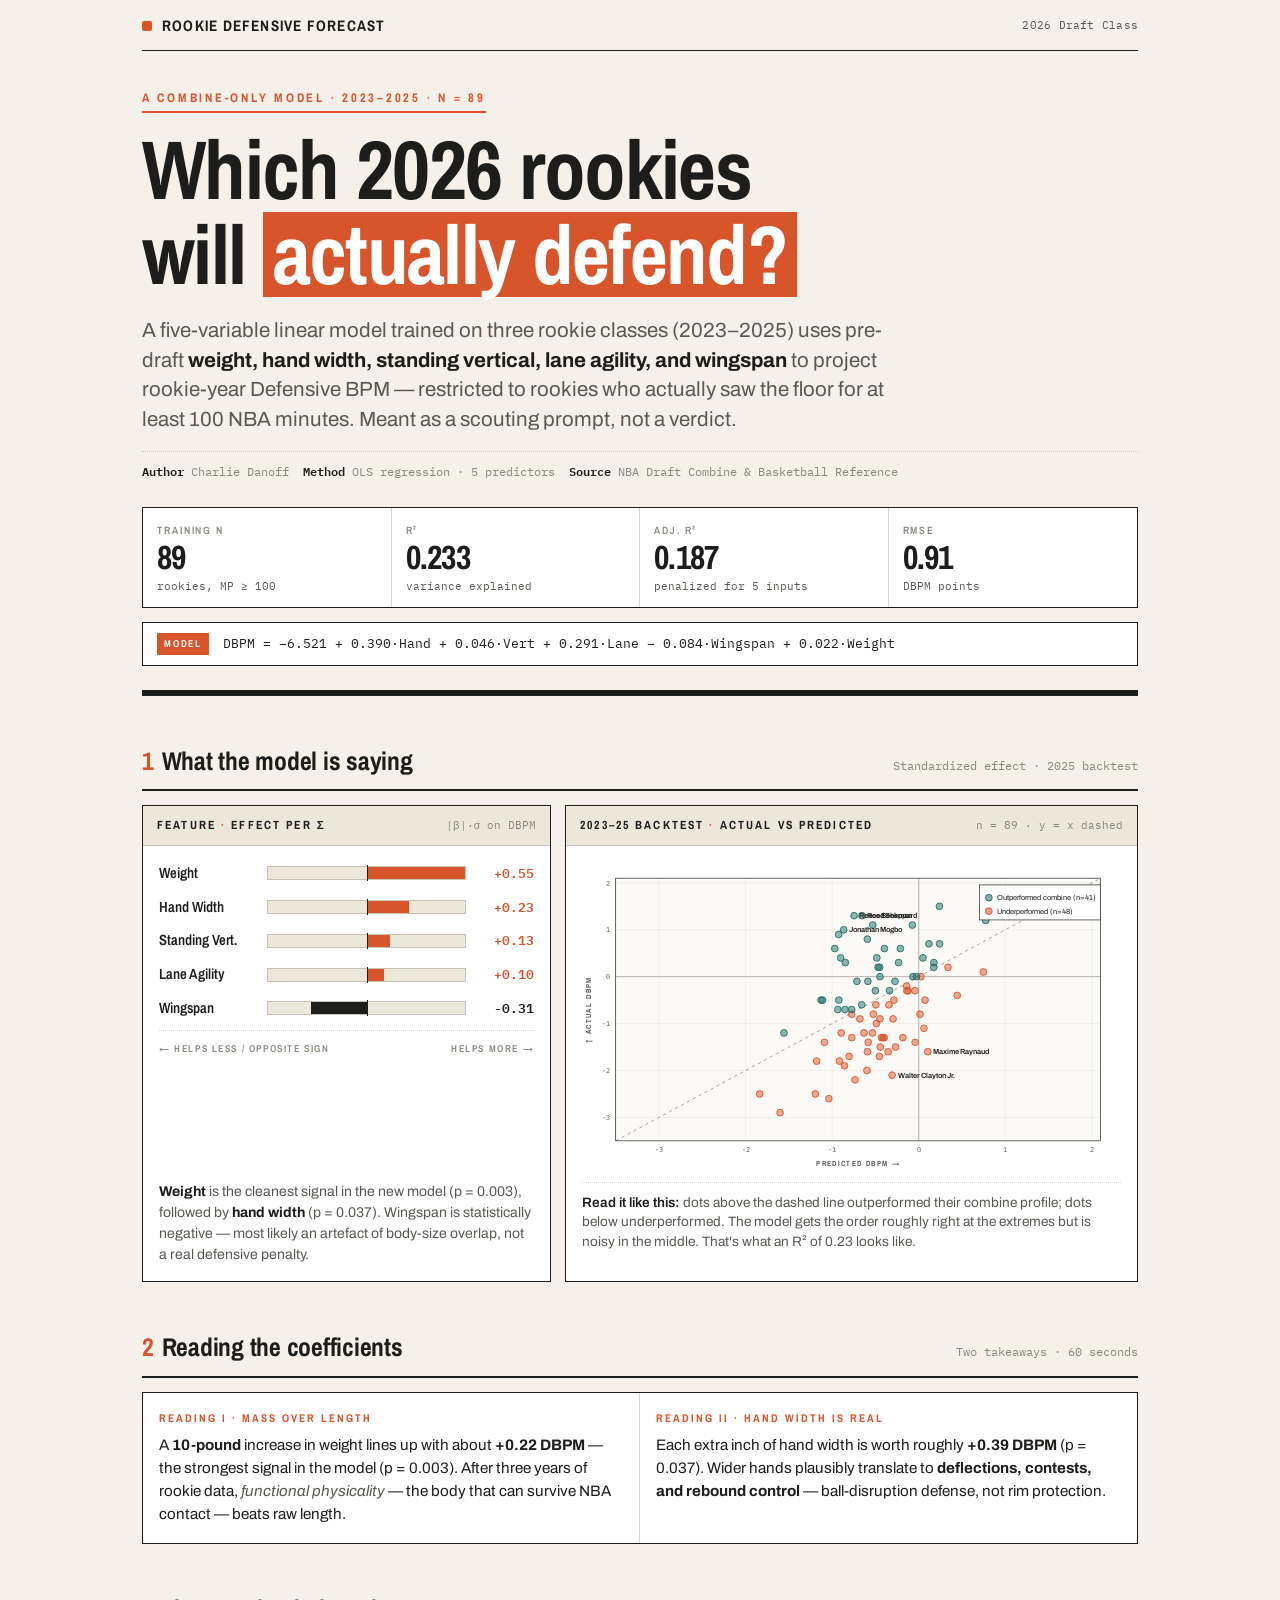
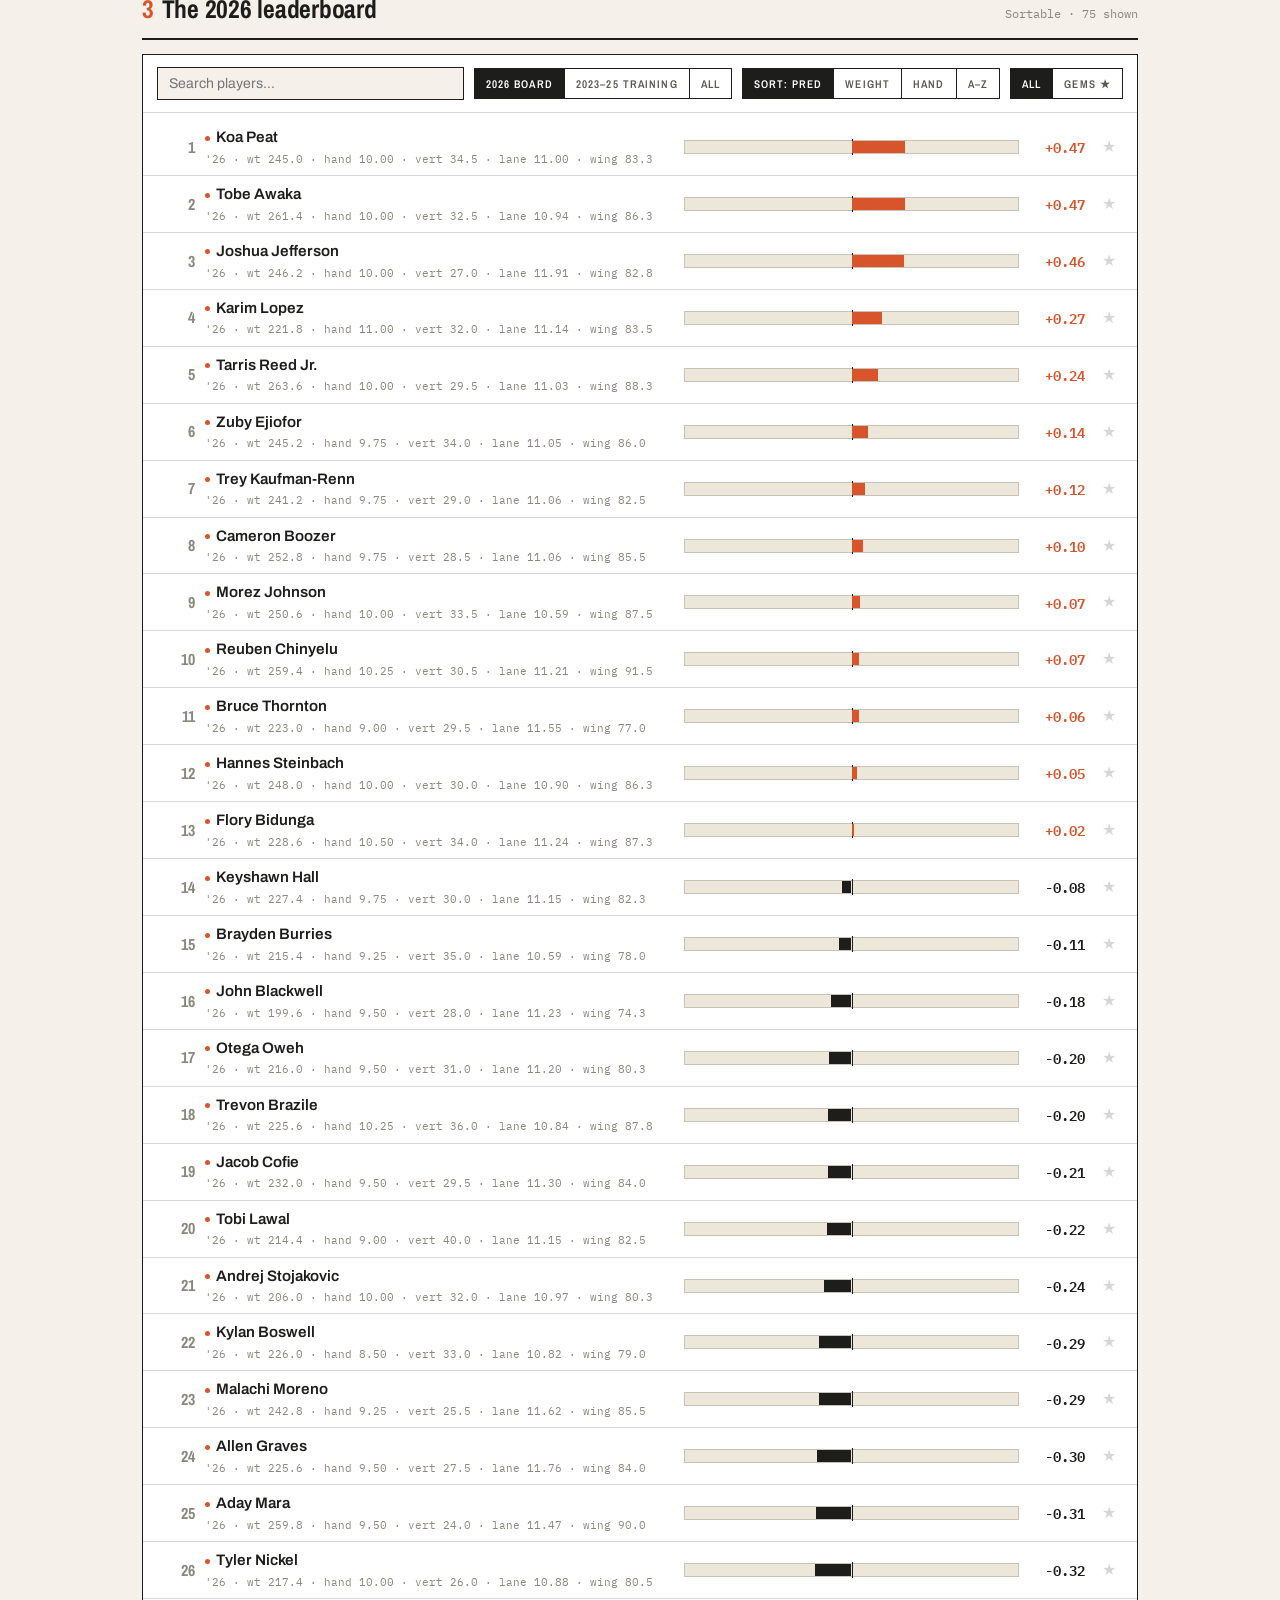
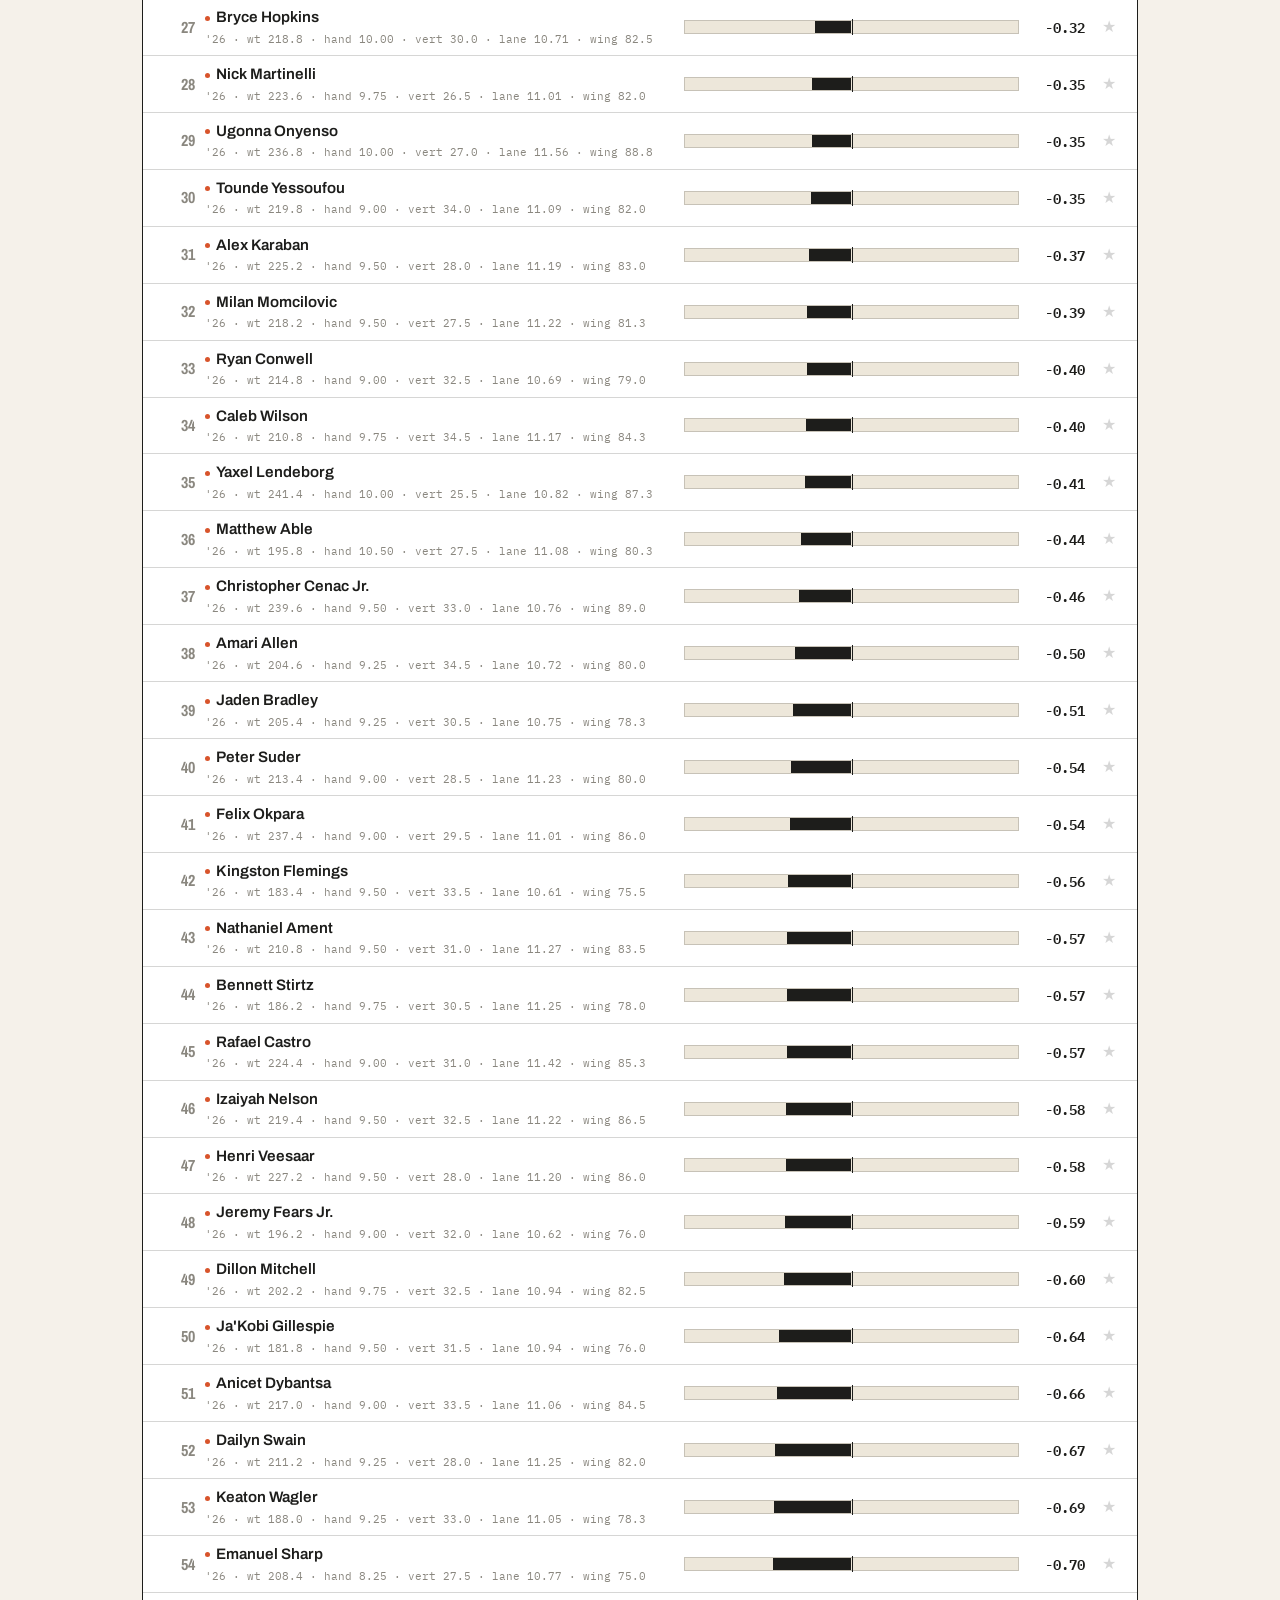
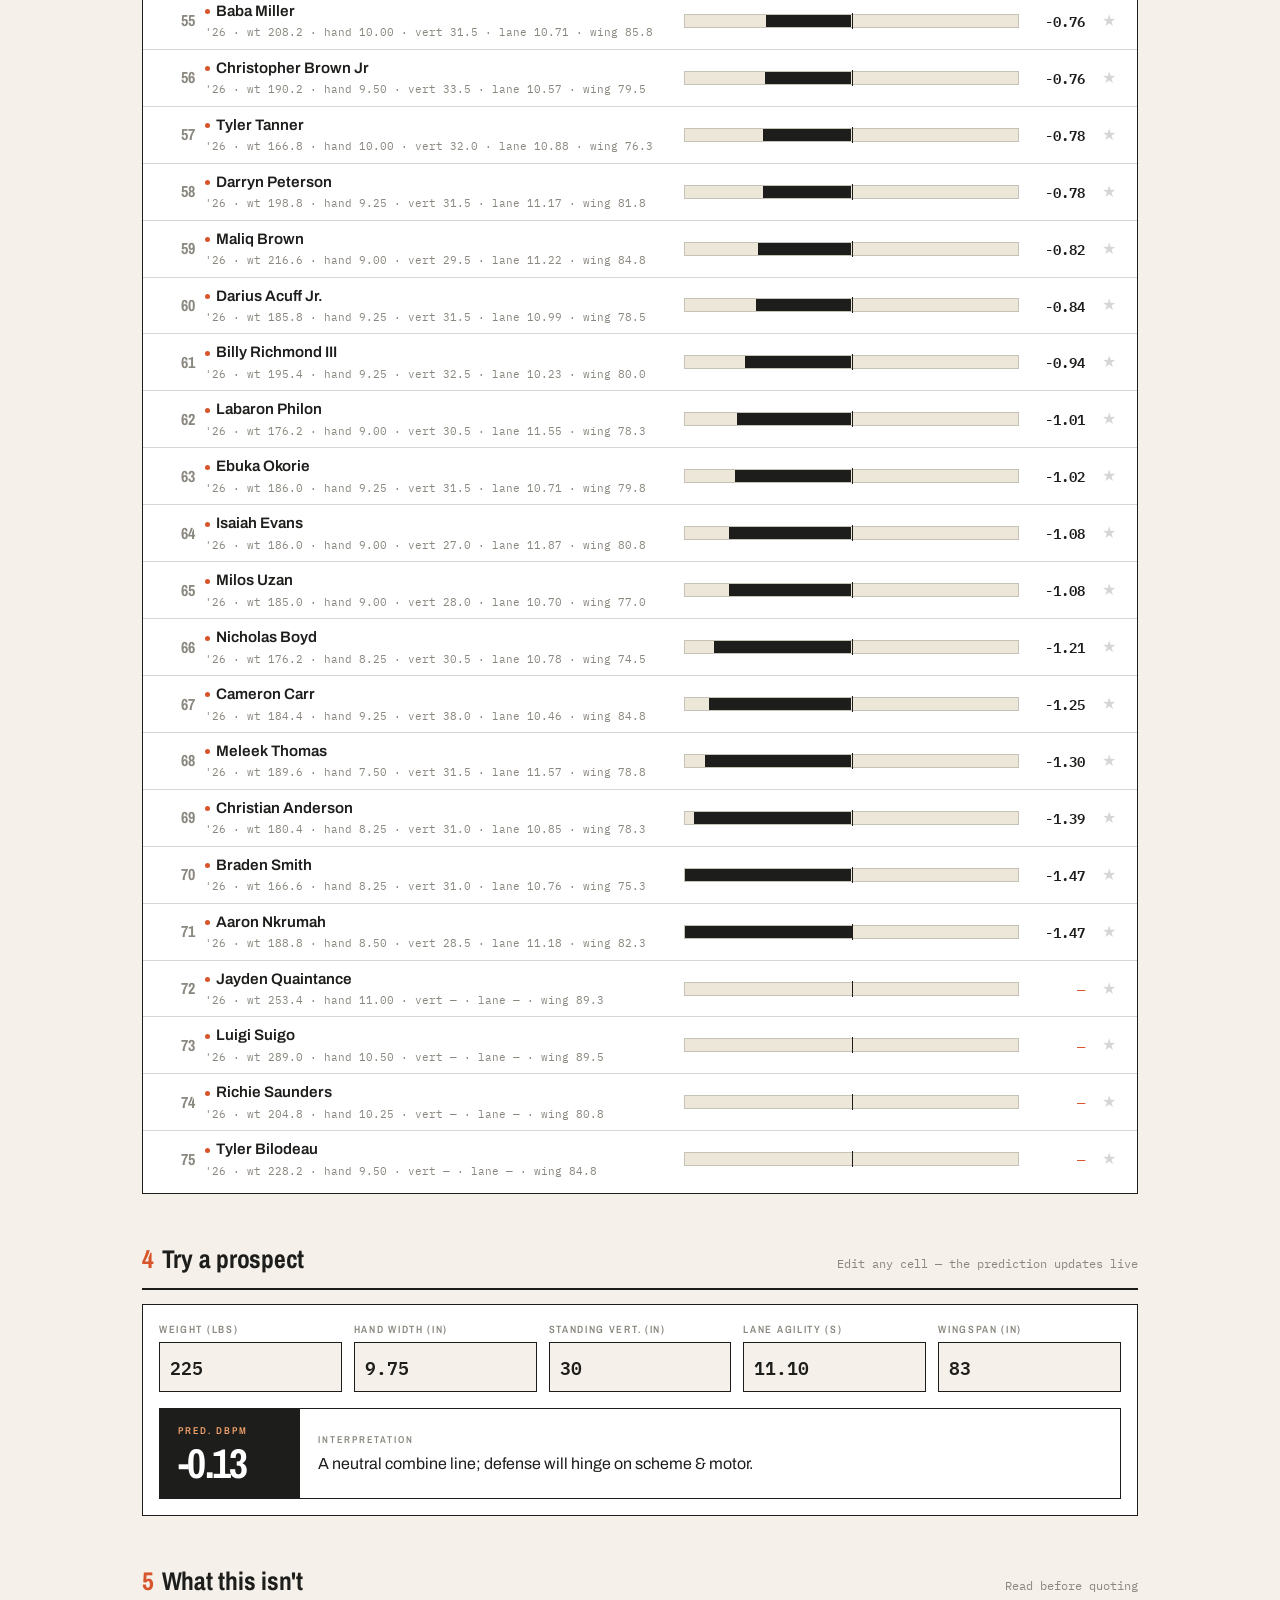
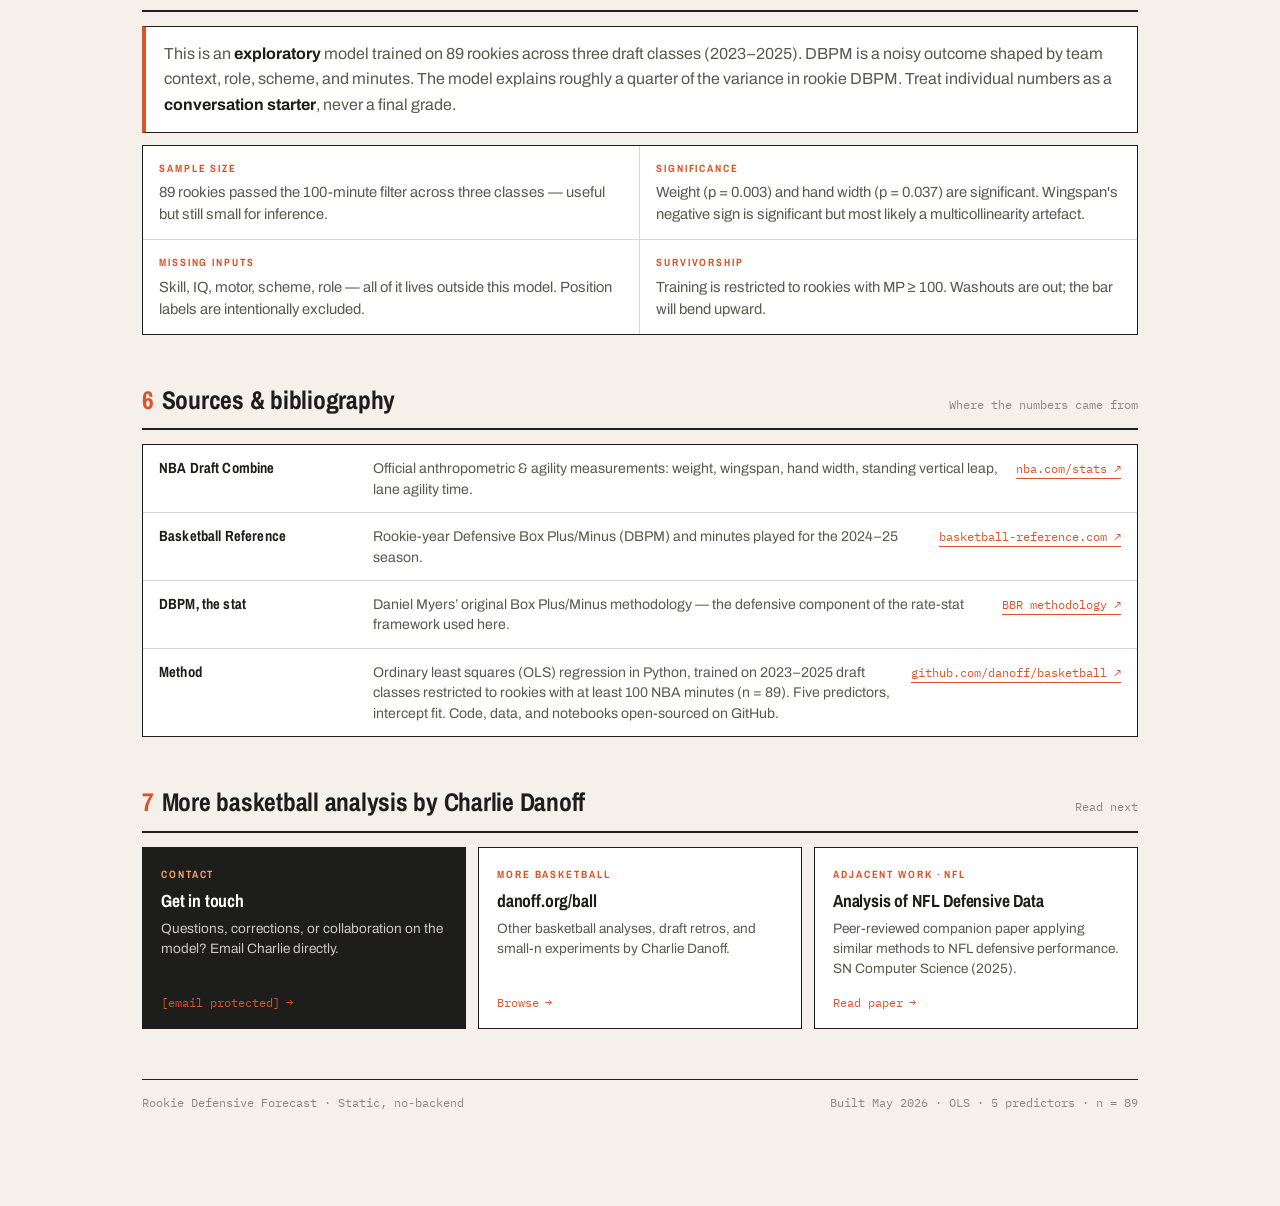
==== commit 82bb93f5: "used claude code to Wire section 6 + 7 links" ====
--- a/index.html
+++ b/index.html
@@ -639,8 +639,8 @@
     </div>
     <div class="src-row">
       <div class="src-name">Method</div>
-      <div class="src-desc">Ordinary least squares (OLS) regression in Python, trained on 2023–2025 draft classes restricted to rookies with at least 100 NBA minutes (n = 89). Five predictors, intercept fit.</div>
-      <a class="src-link" href="#" target="_blank" rel="noopener">Notebook (TBD) ↗</a>
+      <div class="src-desc">Ordinary least squares (OLS) regression in Python, trained on 2023–2025 draft classes restricted to rookies with at least 100 NBA minutes (n = 89). Five predictors, intercept fit. Code, data, and notebooks open-sourced on GitHub.</div>
+      <a class="src-link" href="https://github.com/danoff/basketball" target="_blank" rel="noopener">github.com/danoff/basketball ↗</a>
     </div>
   </div>
 
@@ -650,23 +650,23 @@
     <div class="meta">Read next</div>
   </div>
   <div class="more-grid">
-    <a class="more-card featured" href="#" target="_blank" rel="noopener">
-      <div class="kic">Newsletter</div>
-      <div class="ttl">Subscribe on Substack</div>
-      <div class="desc">Get the next combine model, board, and post-draft retrospective in your inbox.</div>
-      <div class="go">Subscribe</div>
+    <a class="more-card featured" href="/cdn-cgi/l/email-protection#197a76776d787a6d59746b377d7877767f7f37766b7e">
+      <div class="kic">Contact</div>
+      <div class="ttl">Get in touch</div>
+      <div class="desc">Questions, corrections, or collaboration on the model? Email Charlie directly.</div>
+      <div class="go"><span class="__cf_email__" data-cfemail="0e6d61607a6f6d7a4e637c206a6f6061686820617c69">[email&#160;protected]</span></div>
     </a>
-    <a class="more-card" href="#" target="_blank" rel="noopener">
-      <div class="kic">Companion piece</div>
-      <div class="ttl">How I built the DBPM model</div>
-      <div class="desc">A walkthrough of the data pull, why these four variables made the cut, and what got dropped.</div>
-      <div class="go">Read</div>
+    <a class="more-card" href="https://danoff.org/ball" target="_blank" rel="noopener">
+      <div class="kic">More basketball</div>
+      <div class="ttl">danoff.org/ball</div>
+      <div class="desc">Other basketball analyses, draft retros, and small-n experiments by Charlie Danoff.</div>
+      <div class="go">Browse</div>
     </a>
-    <a class="more-card" href="#" target="_blank" rel="noopener">
-      <div class="kic">Archive</div>
-      <div class="ttl">All basketball posts</div>
-      <div class="desc">Combine deep-dives, draft retros, and other small-n basketball experiments.</div>
-      <div class="go">Browse</div>
+    <a class="more-card" href="https://doi.org/10.1007/s42979-025-04161-4" target="_blank" rel="noopener">
+      <div class="kic">Adjacent work · NFL</div>
+      <div class="ttl">Analysis of NFL Defensive Data</div>
+      <div class="desc">Peer-reviewed companion paper applying similar methods to NFL defensive performance. SN Computer Science (2025).</div>
+      <div class="go">Read paper</div>
     </a>
   </div>
 
@@ -676,7 +676,7 @@
   </footer>
 </div>
 
-<script src="data.js"></script>
+<script data-cfasync="false" src="/cdn-cgi/scripts/5c5dd728/cloudflare-static/email-decode.min.js"></script><script src="data.js"></script>
 <script>
 (() => {
   const M = window.DBPM_MODEL;
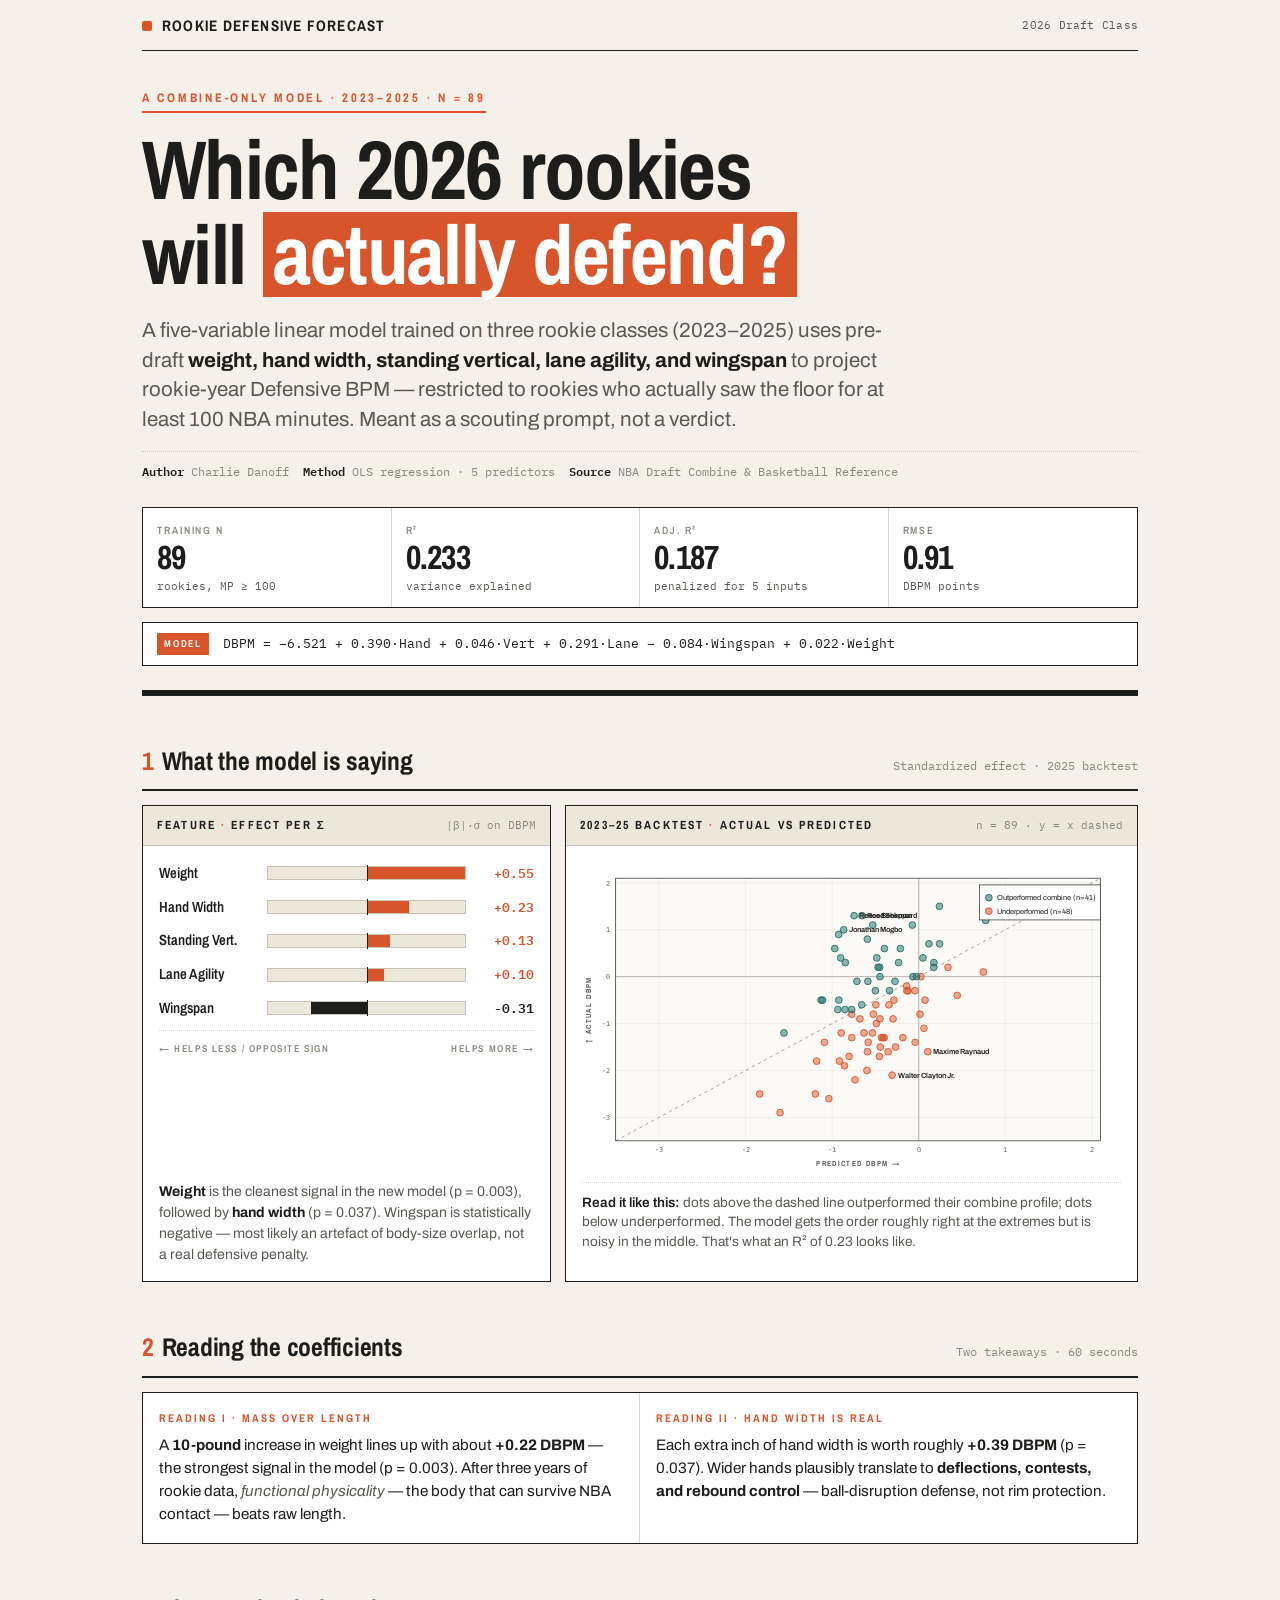
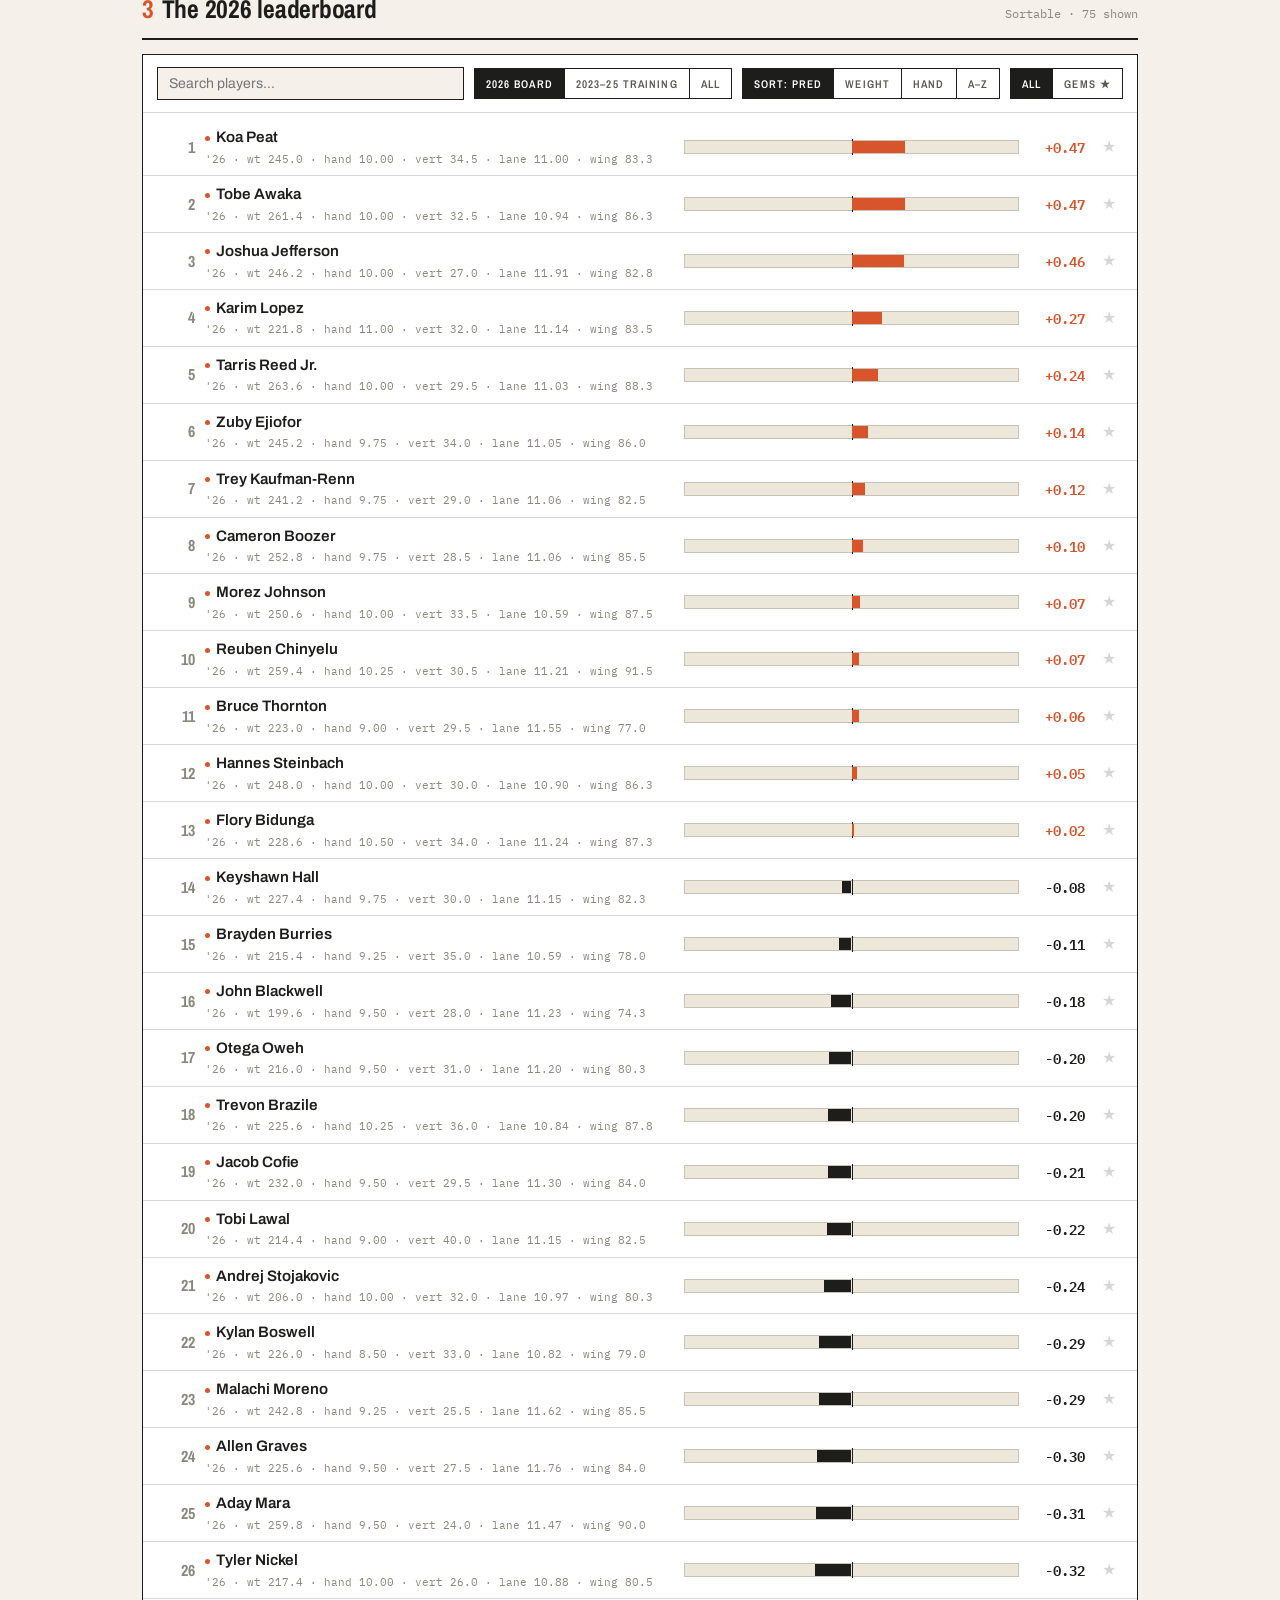
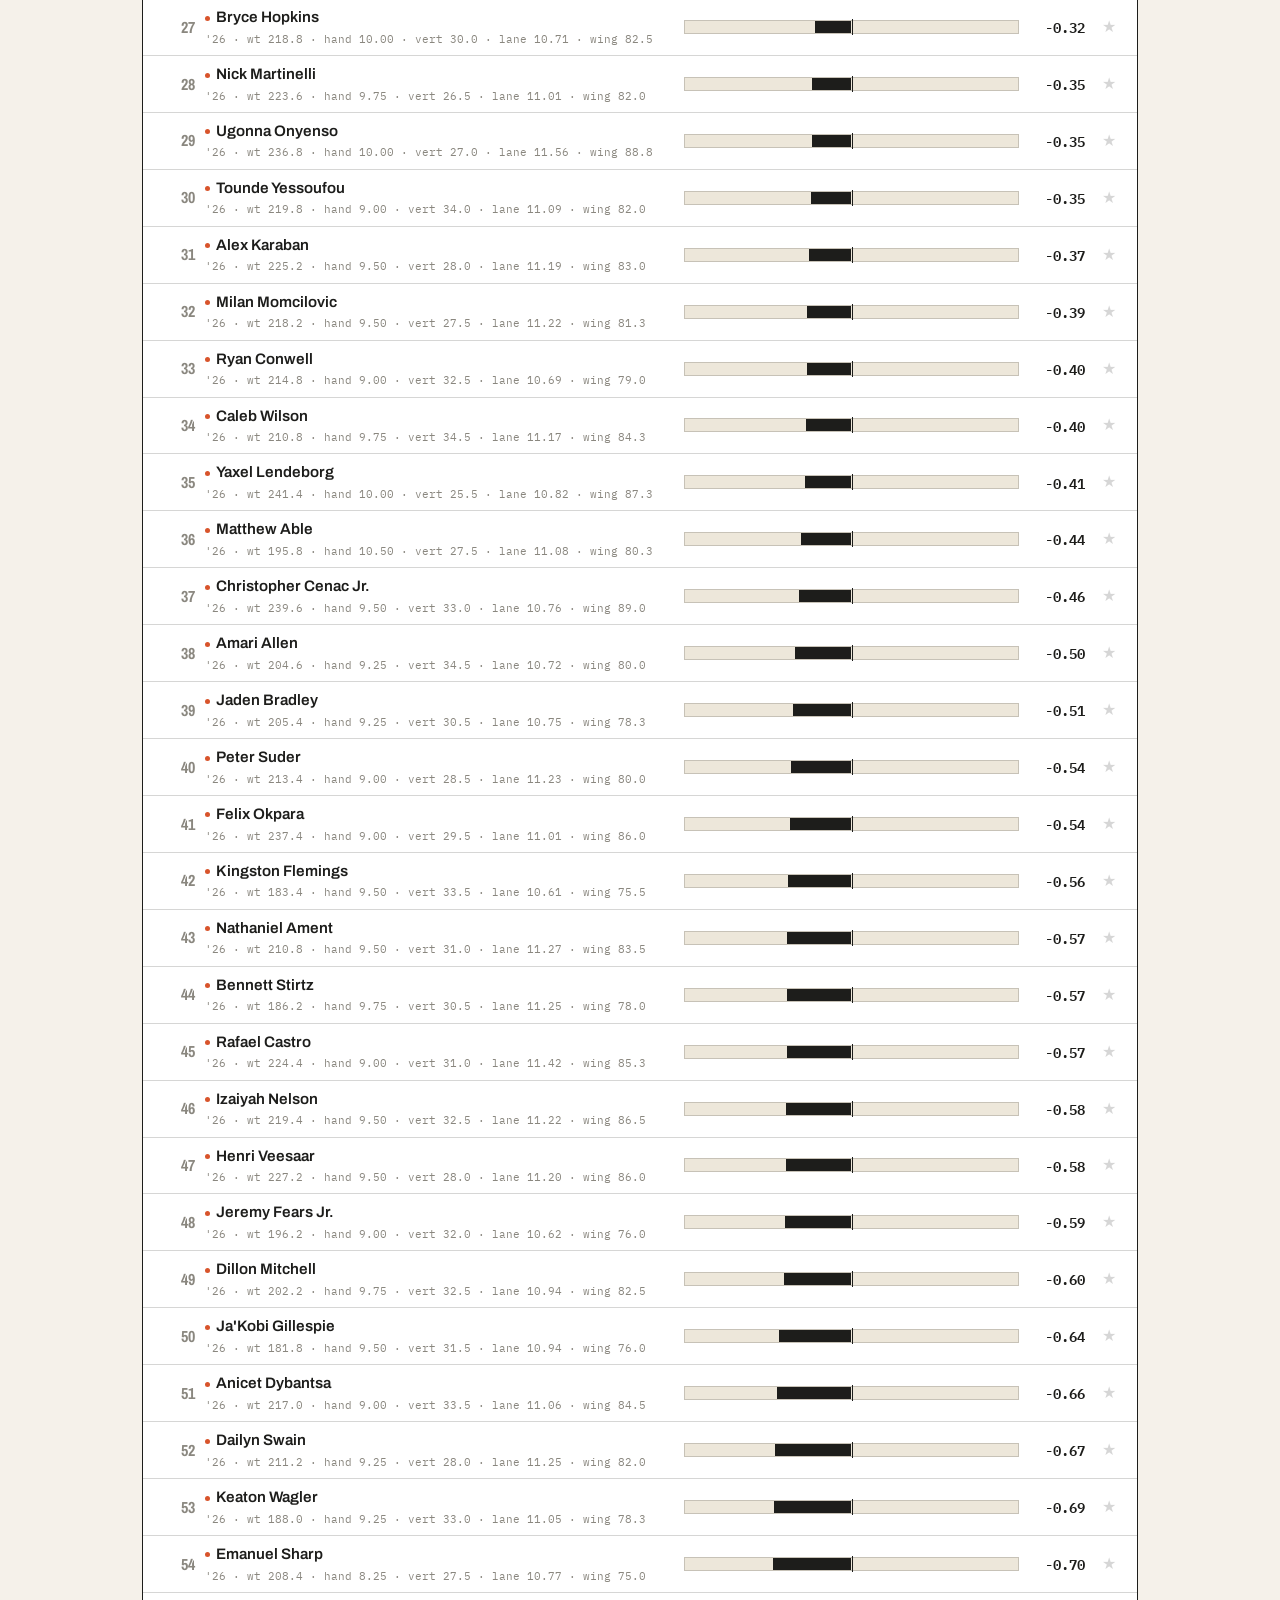
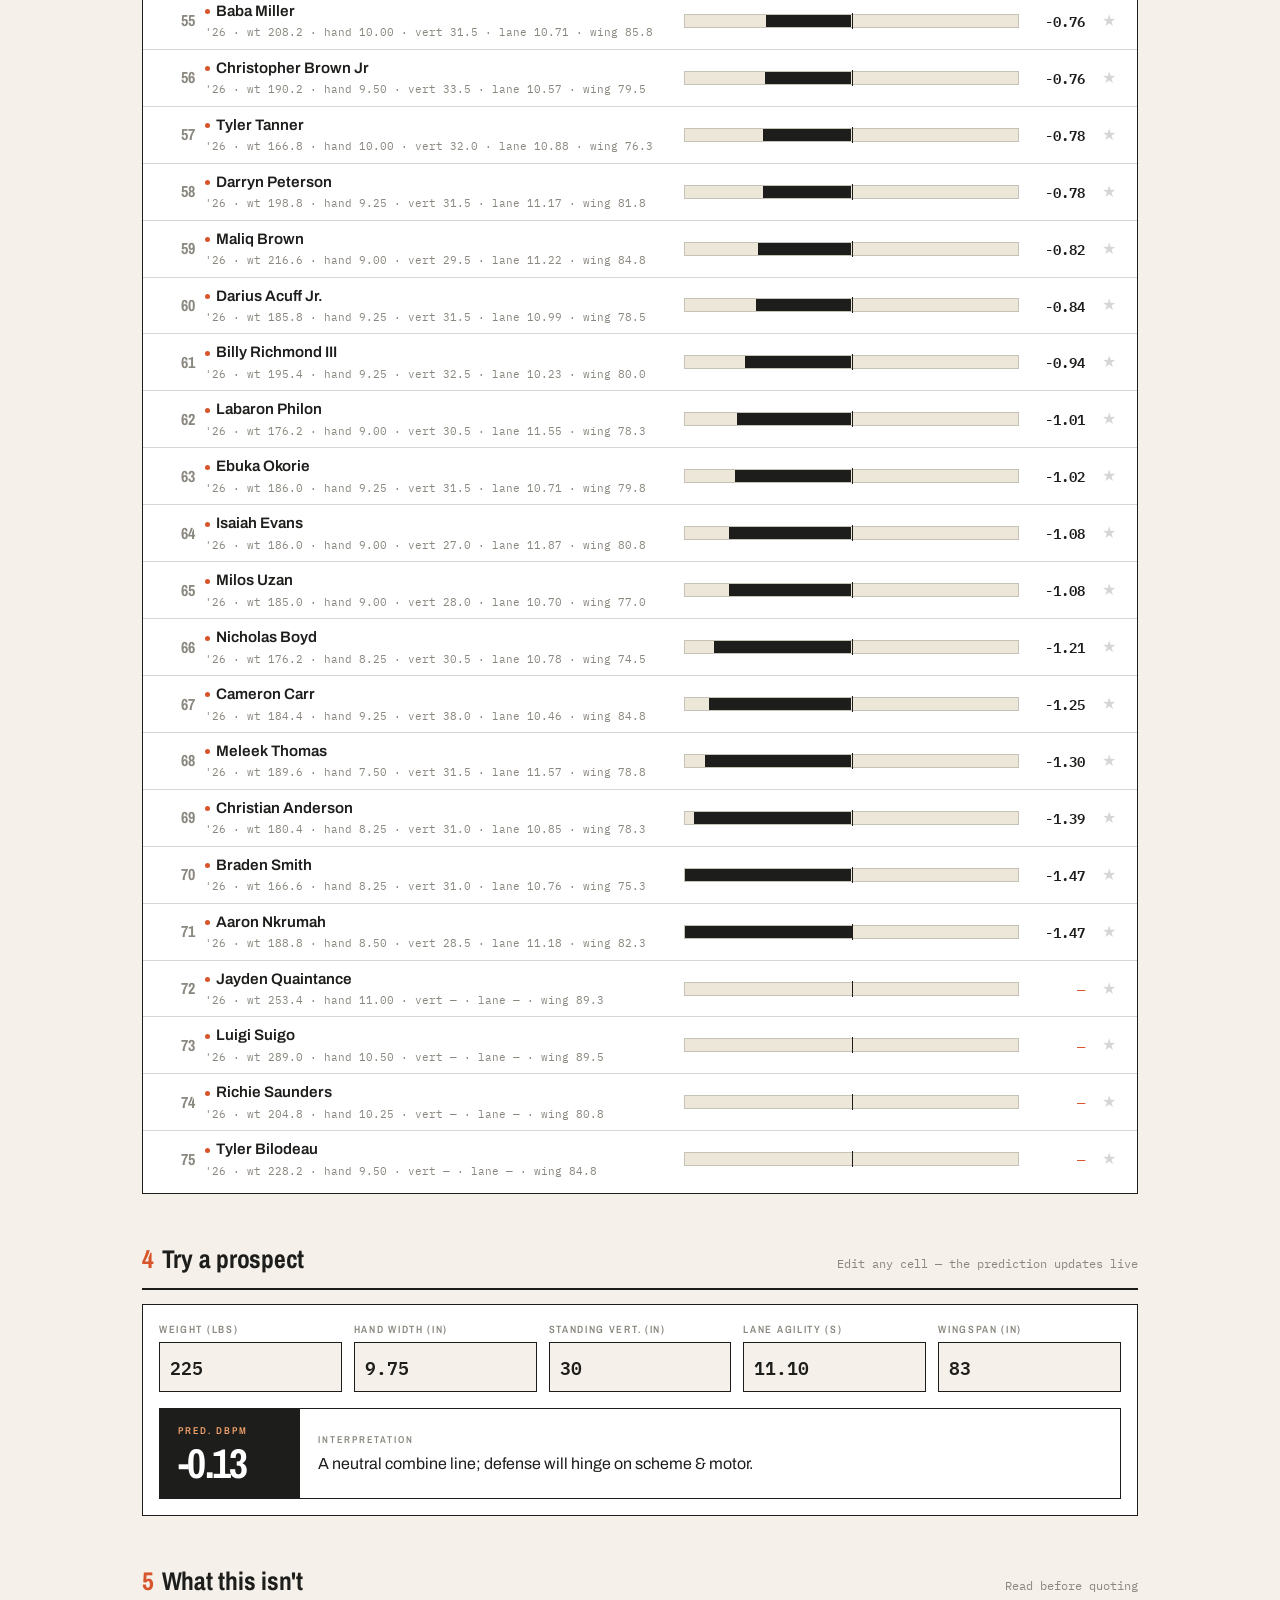
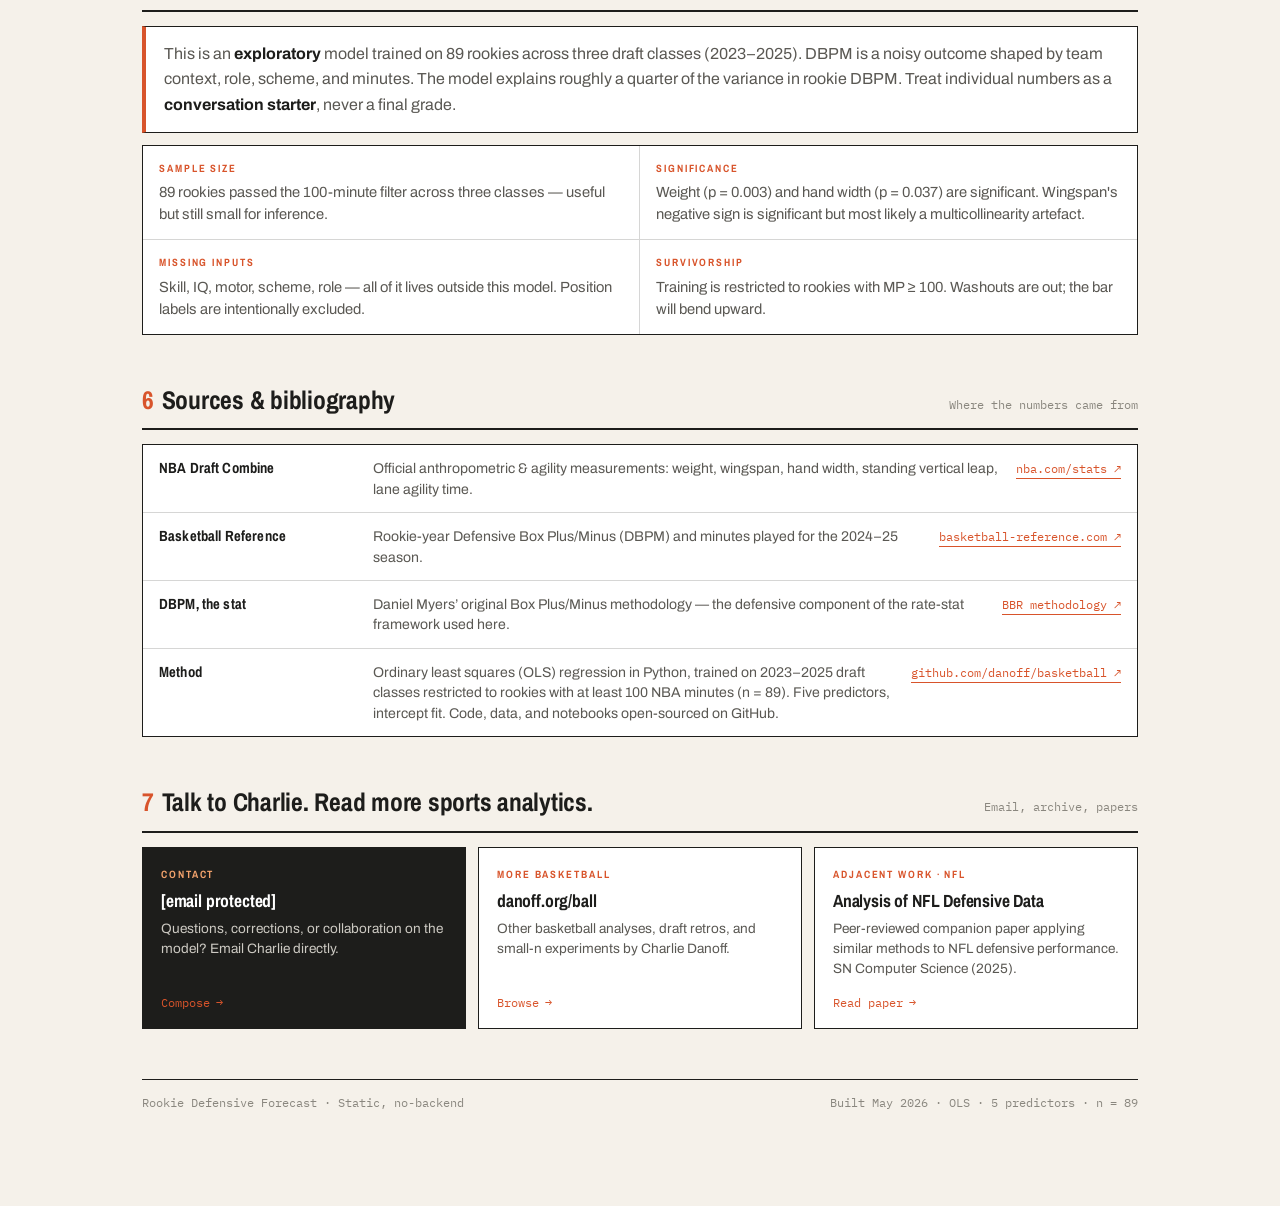
==== commit 598c4c6b: "used claude design Section 7 retitle + visible email" ====
--- a/index.html
+++ b/index.html
@@ -644,17 +644,17 @@
     </div>
   </div>
 
-  <!-- 7 · More by Charlie Danoff -->
+  <!-- 7 · Contact + more by Charlie Danoff -->
   <div class="section-head">
-    <h2><span class="num">7</span>More basketball analysis by Charlie Danoff</h2>
-    <div class="meta">Read next</div>
+    <h2><span class="num">7</span>Talk to Charlie. Read more sports analytics.</h2>
+    <div class="meta">Email, archive, papers</div>
   </div>
   <div class="more-grid">
-    <a class="more-card featured" href="/cdn-cgi/l/email-protection#197a76776d787a6d59746b377d7877767f7f37766b7e">
+    <a class="more-card featured" href="/cdn-cgi/l/email-protection#12717d7c66737166527f603c76737c7d74743c7d6075">
       <div class="kic">Contact</div>
-      <div class="ttl">Get in touch</div>
+      <div class="ttl"><span class="__cf_email__" data-cfemail="81e2eeeff5e0e2f5c1ccf3afe5e0efeee7e7afeef3e6">[email&#160;protected]</span></div>
       <div class="desc">Questions, corrections, or collaboration on the model? Email Charlie directly.</div>
-      <div class="go"><span class="__cf_email__" data-cfemail="0e6d61607a6f6d7a4e637c206a6f6061686820617c69">[email&#160;protected]</span></div>
+      <div class="go">Compose</div>
     </a>
     <a class="more-card" href="https://danoff.org/ball" target="_blank" rel="noopener">
       <div class="kic">More basketball</div>
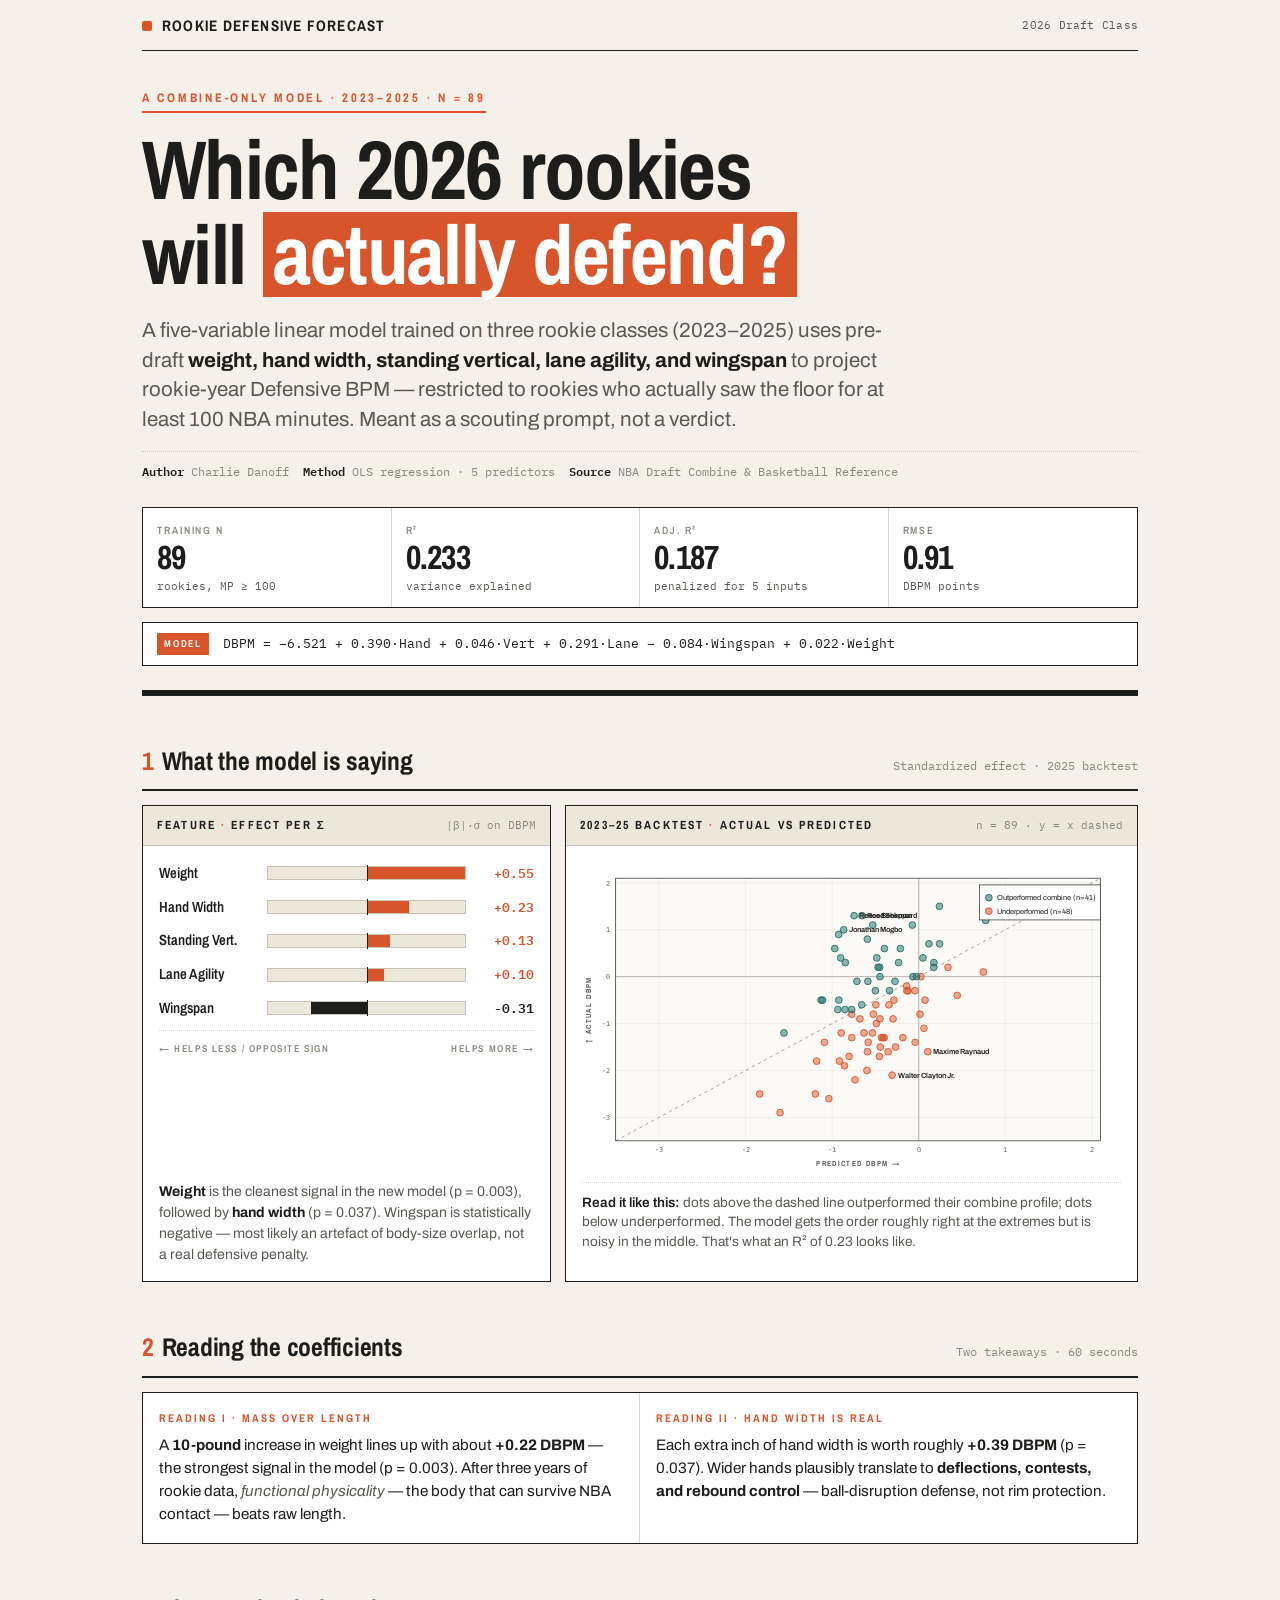
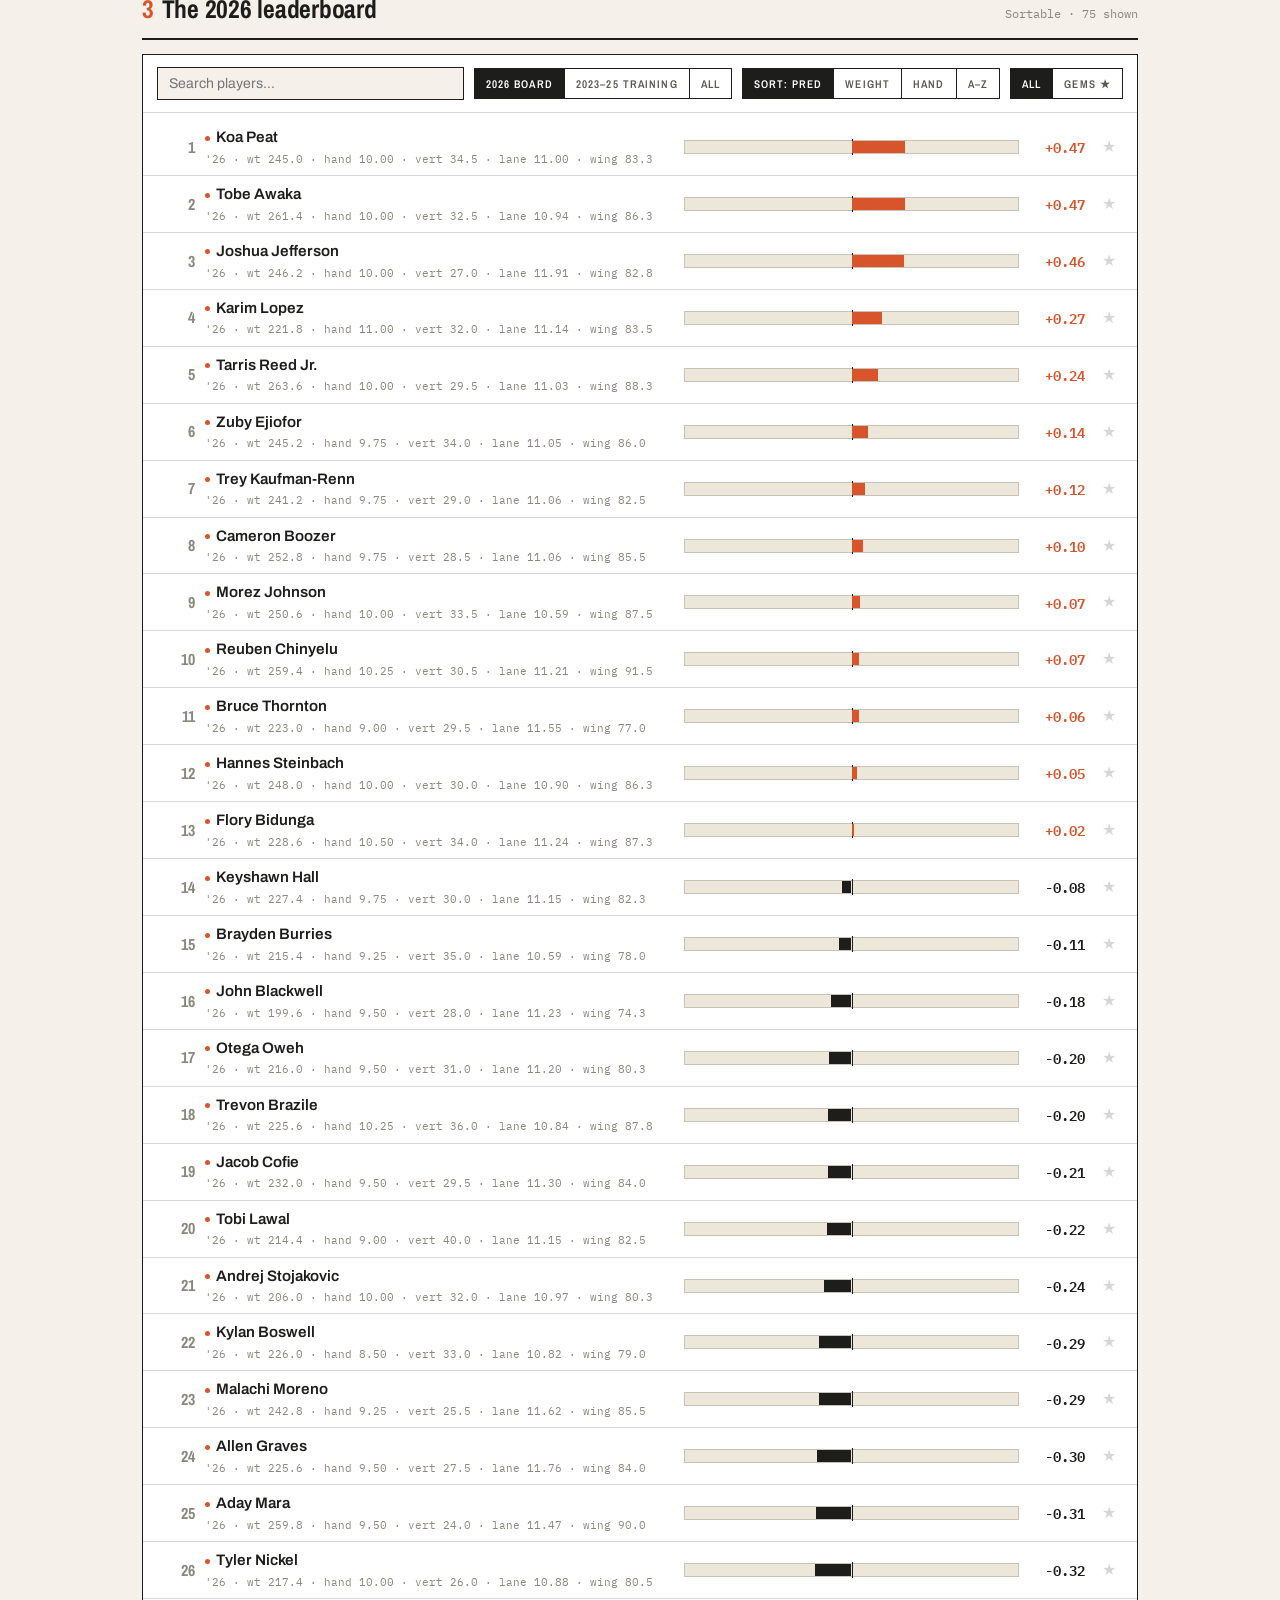
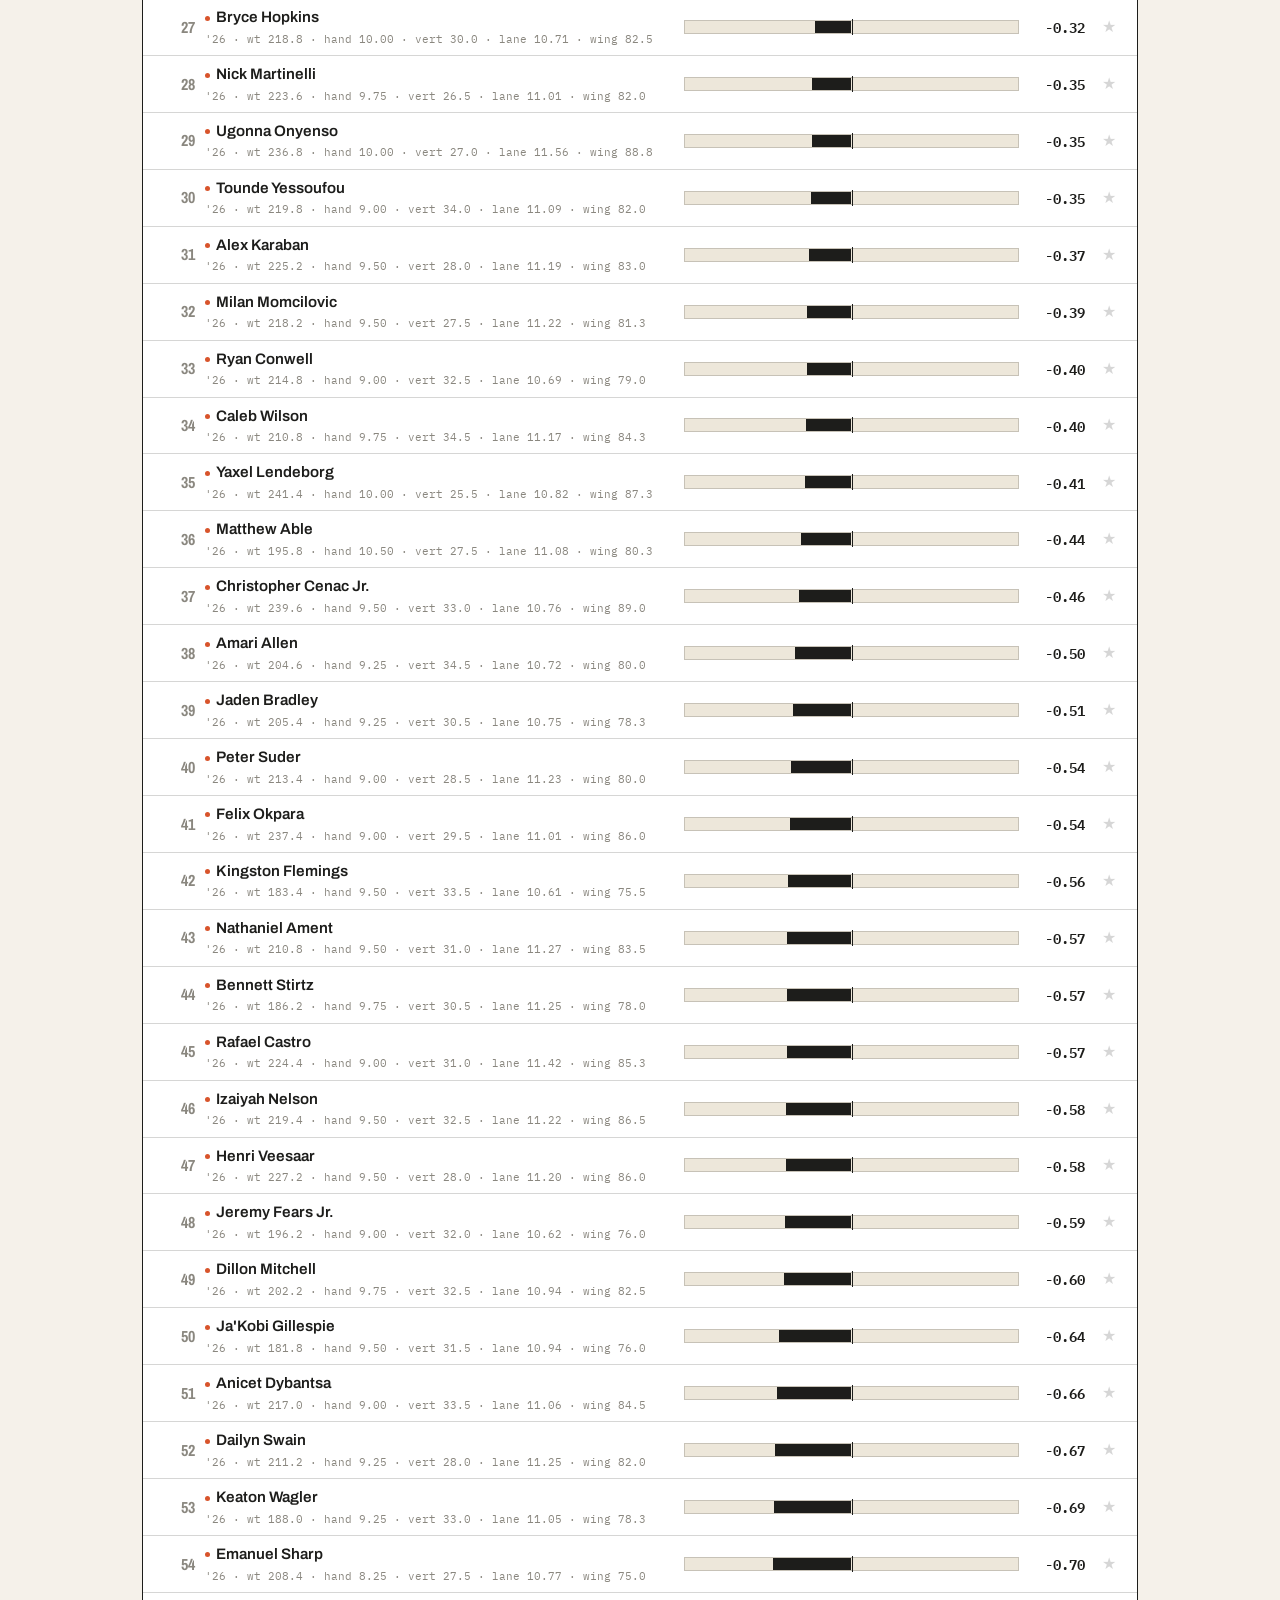
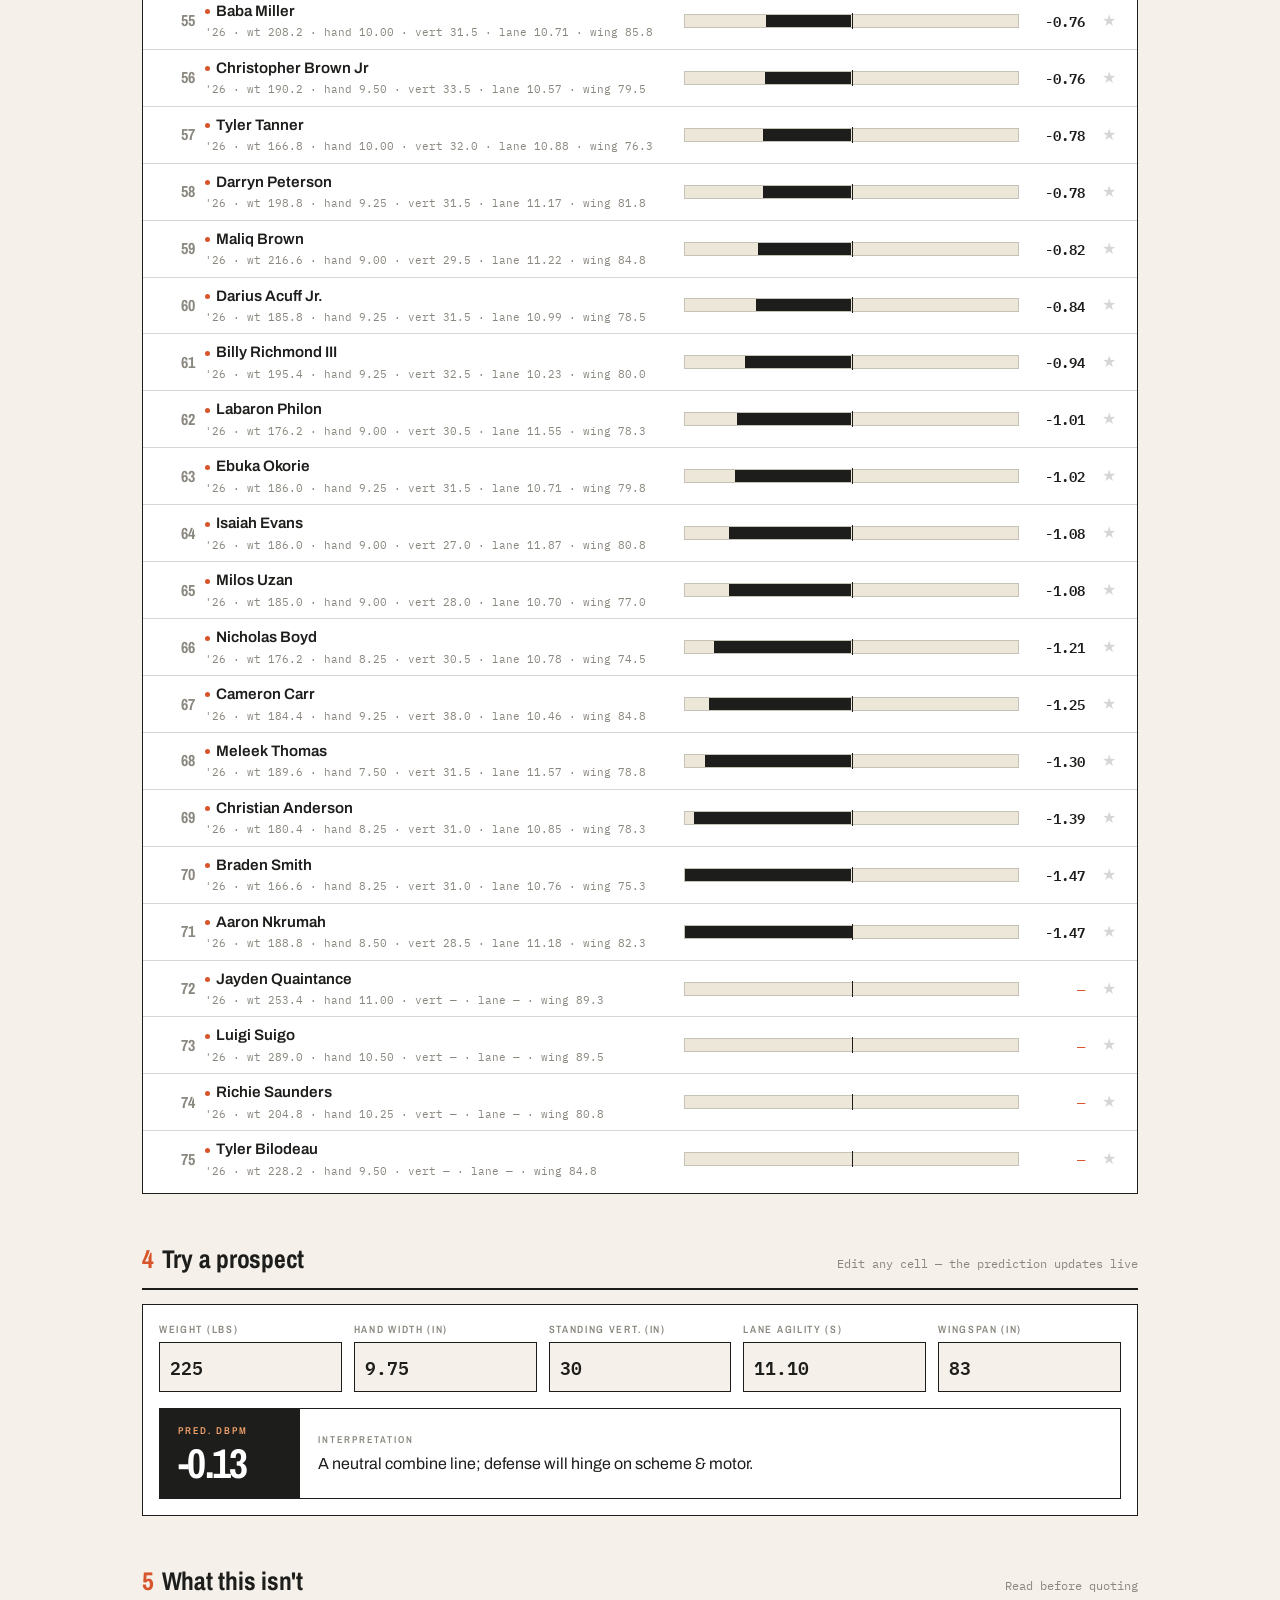
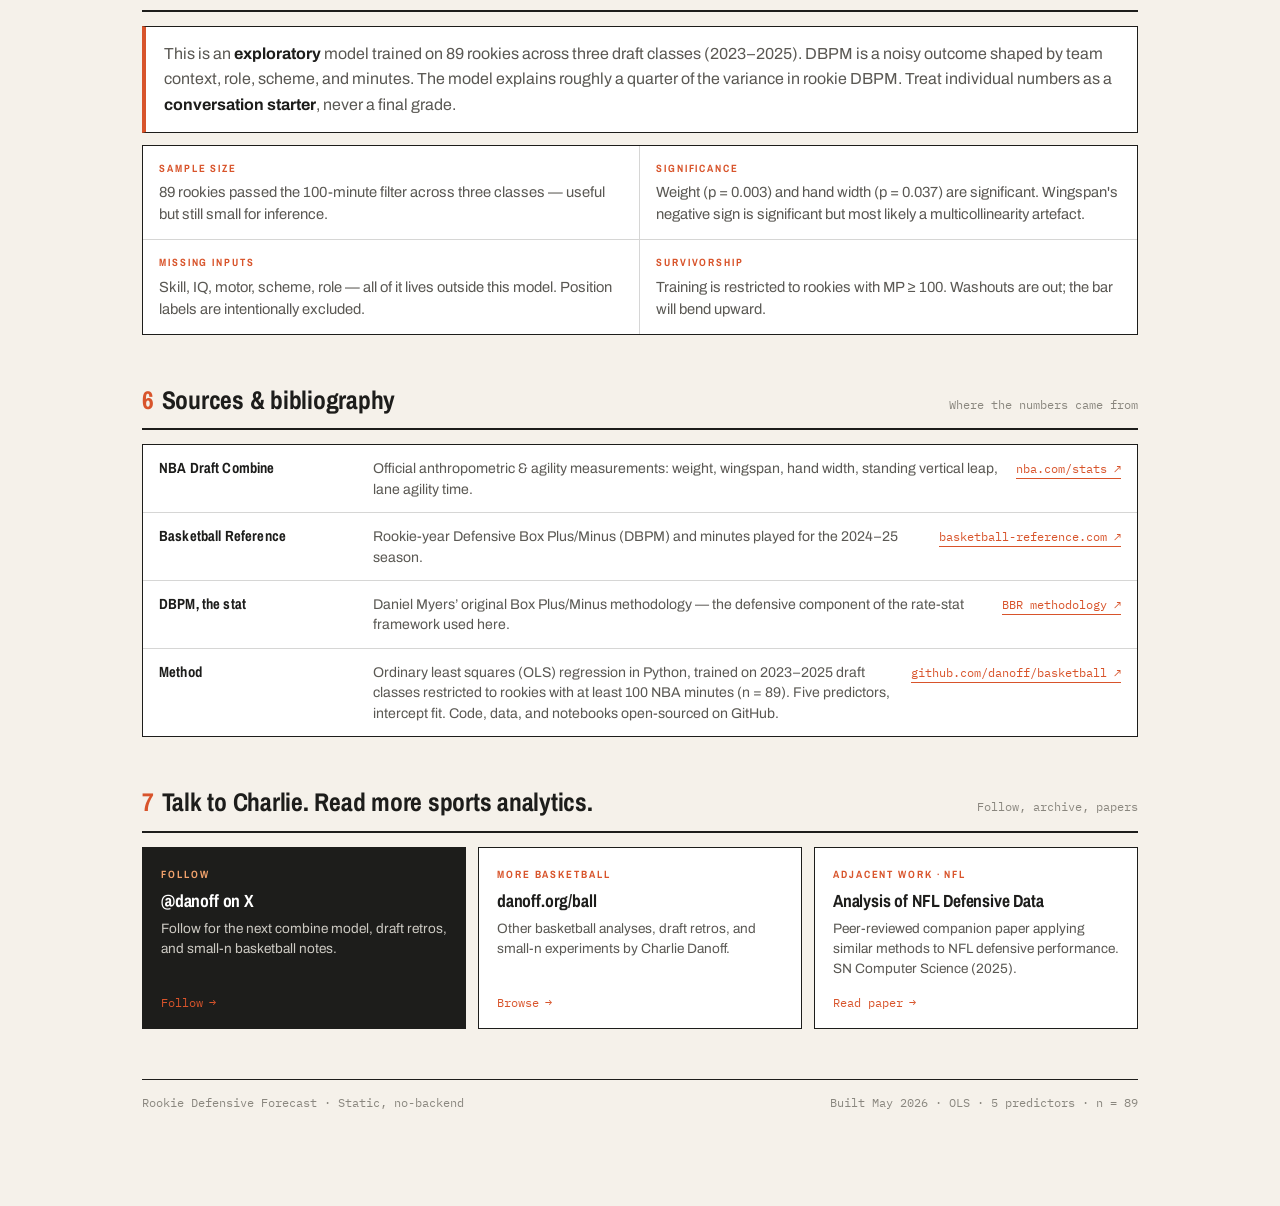
==== commit 3bf61ba4: "Swap email for X follow" ====
--- a/index.html
+++ b/index.html
@@ -647,14 +647,14 @@
   <!-- 7 · Contact + more by Charlie Danoff -->
   <div class="section-head">
     <h2><span class="num">7</span>Talk to Charlie. Read more sports analytics.</h2>
-    <div class="meta">Email, archive, papers</div>
+    <div class="meta">Follow, archive, papers</div>
   </div>
   <div class="more-grid">
-    <a class="more-card featured" href="/cdn-cgi/l/email-protection#12717d7c66737166527f603c76737c7d74743c7d6075">
-      <div class="kic">Contact</div>
-      <div class="ttl"><span class="__cf_email__" data-cfemail="81e2eeeff5e0e2f5c1ccf3afe5e0efeee7e7afeef3e6">[email&#160;protected]</span></div>
-      <div class="desc">Questions, corrections, or collaboration on the model? Email Charlie directly.</div>
-      <div class="go">Compose</div>
+    <a class="more-card featured" href="https://x.com/danoff" target="_blank" rel="noopener">
+      <div class="kic">Follow</div>
+      <div class="ttl">@danoff on X</div>
+      <div class="desc">Follow for the next combine model, draft retros, and small-n basketball notes.</div>
+      <div class="go">Follow</div>
     </a>
     <a class="more-card" href="https://danoff.org/ball" target="_blank" rel="noopener">
       <div class="kic">More basketball</div>
@@ -676,7 +676,7 @@
   </footer>
 </div>
 
-<script data-cfasync="false" src="/cdn-cgi/scripts/5c5dd728/cloudflare-static/email-decode.min.js"></script><script src="data.js"></script>
+<script src="data.js"></script>
 <script>
 (() => {
   const M = window.DBPM_MODEL;
